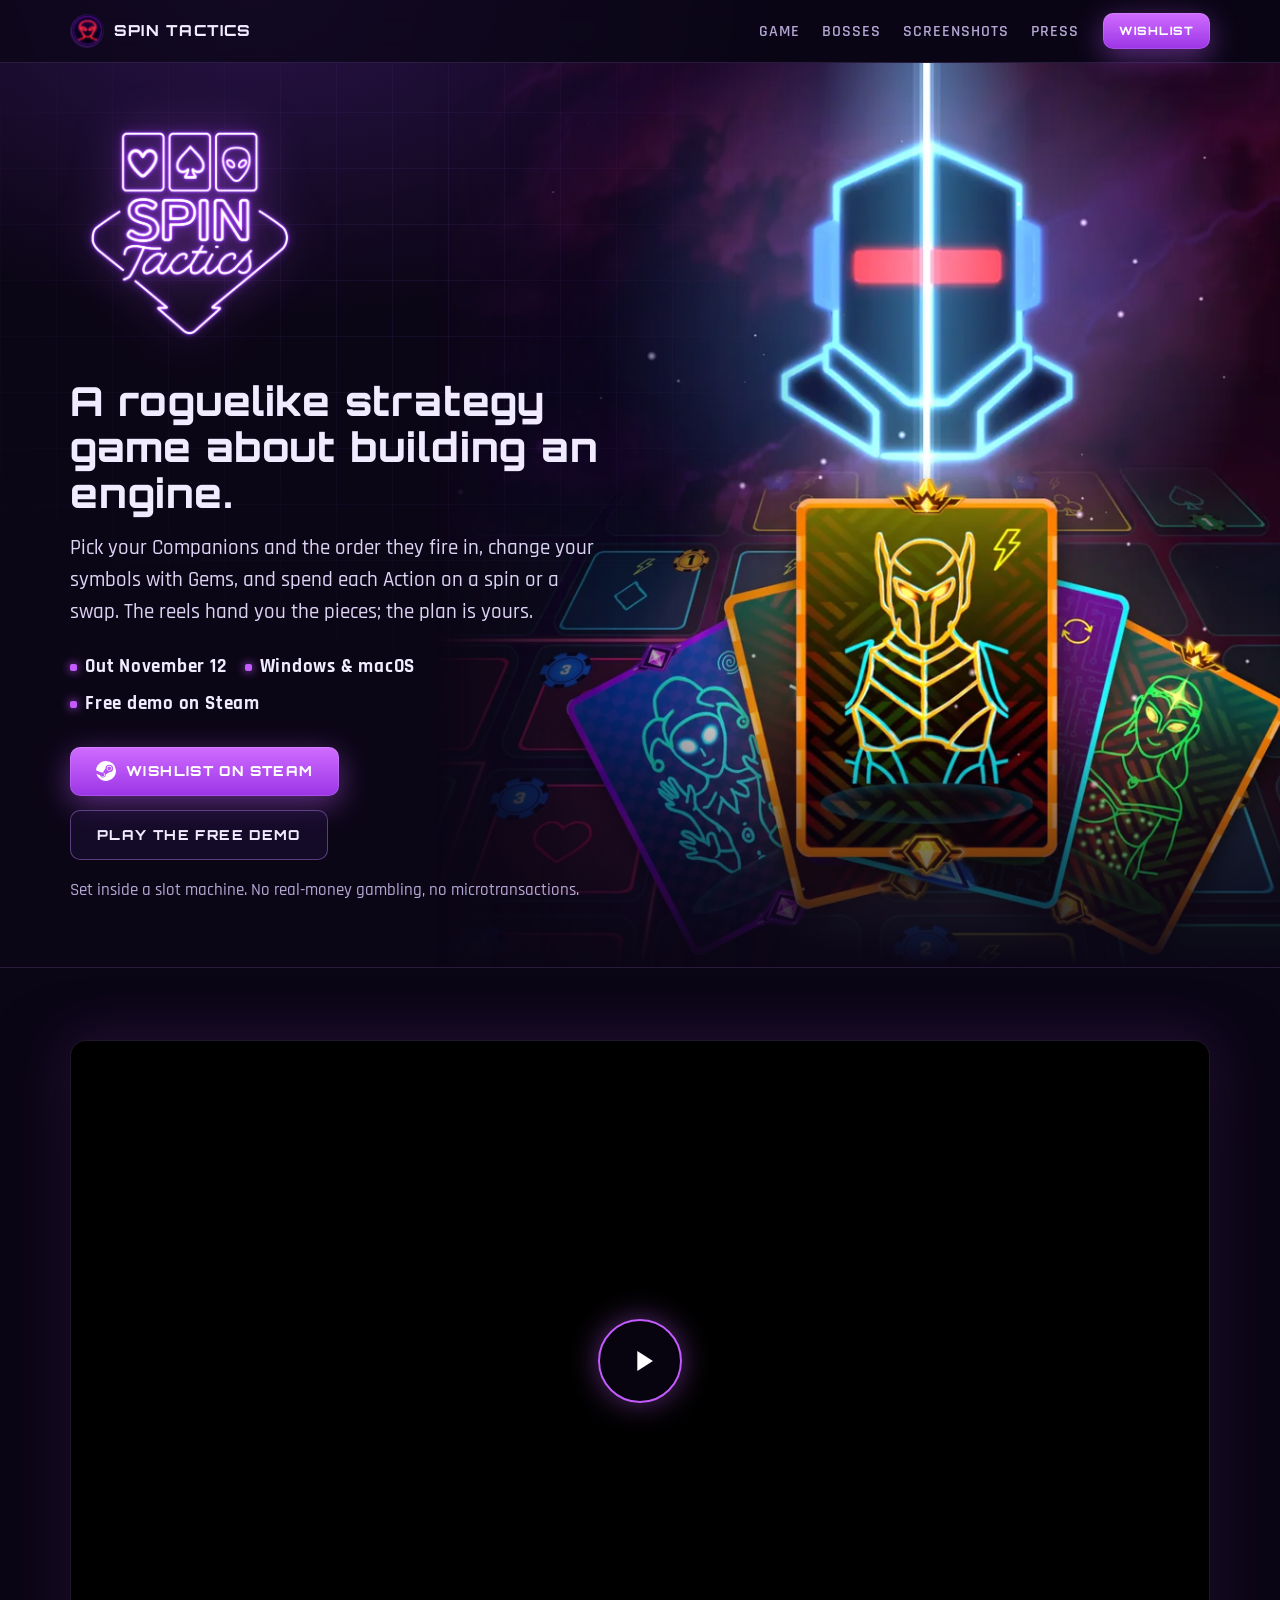
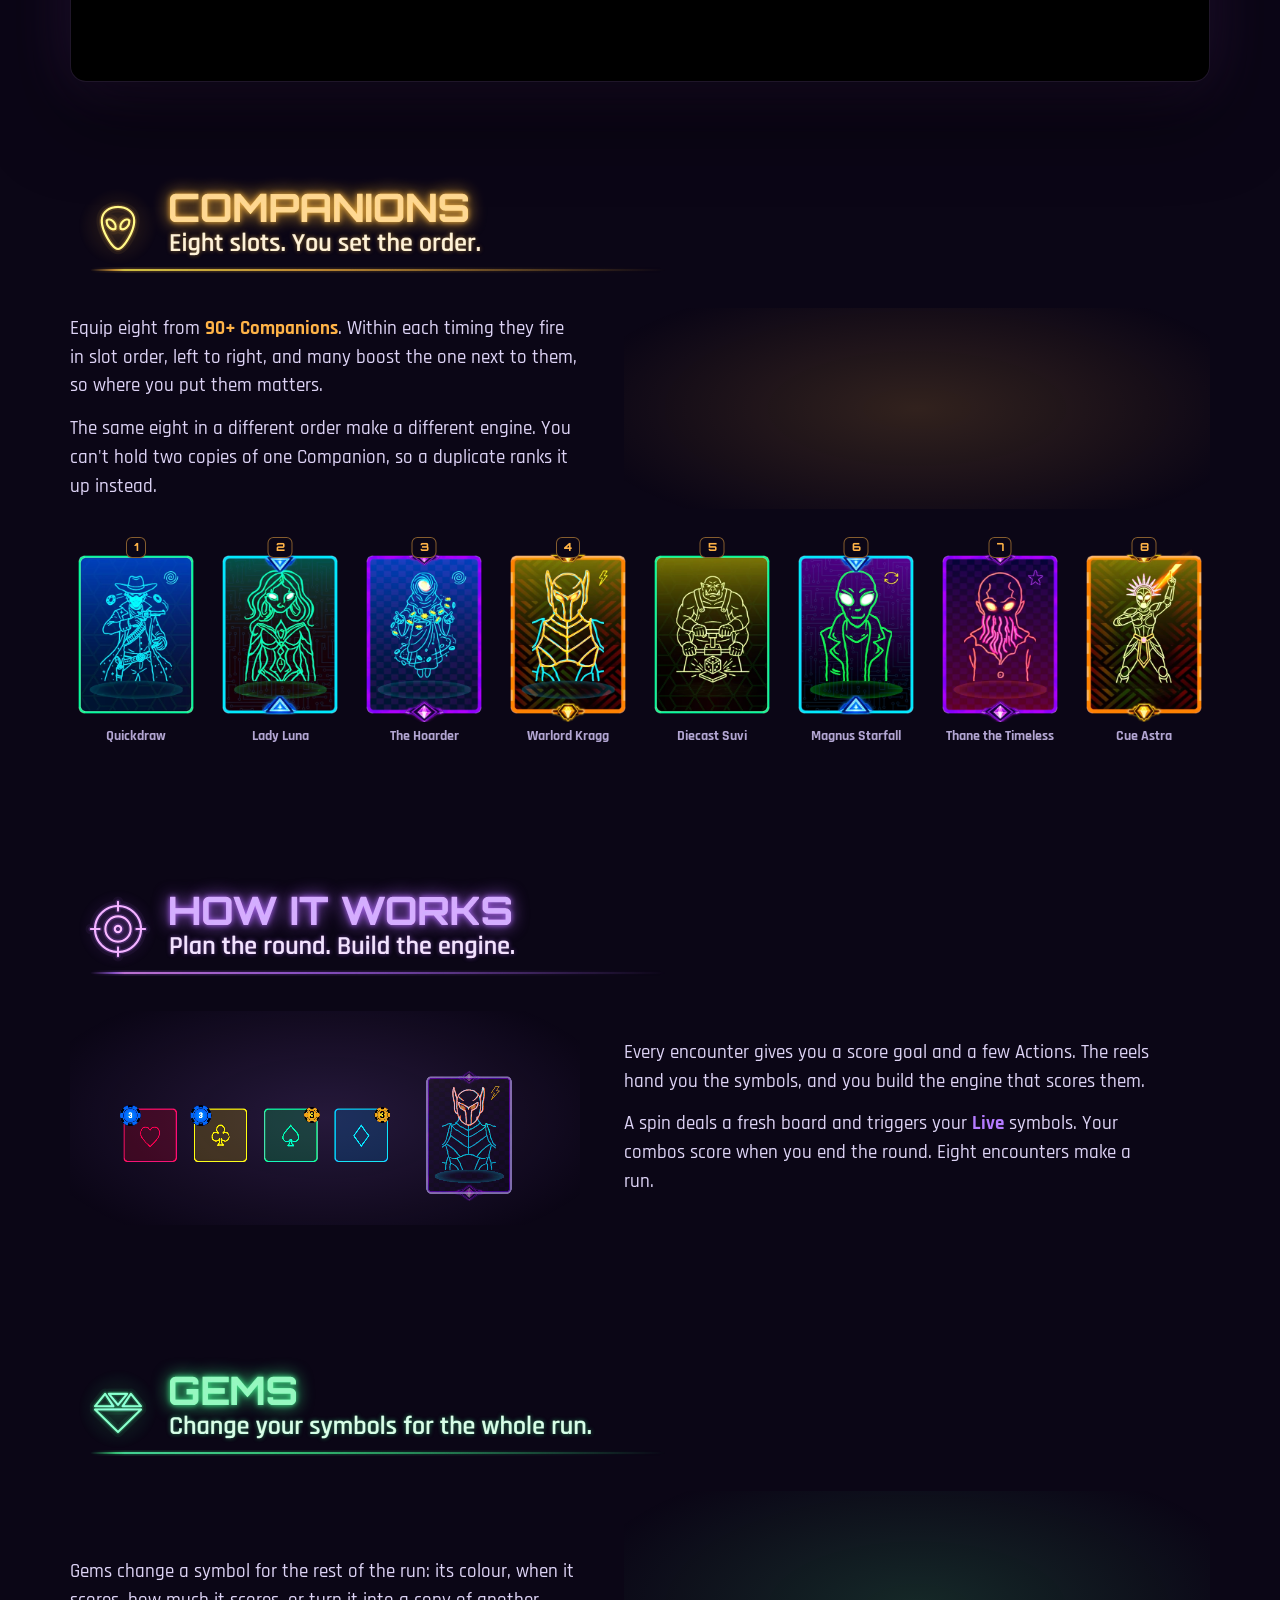
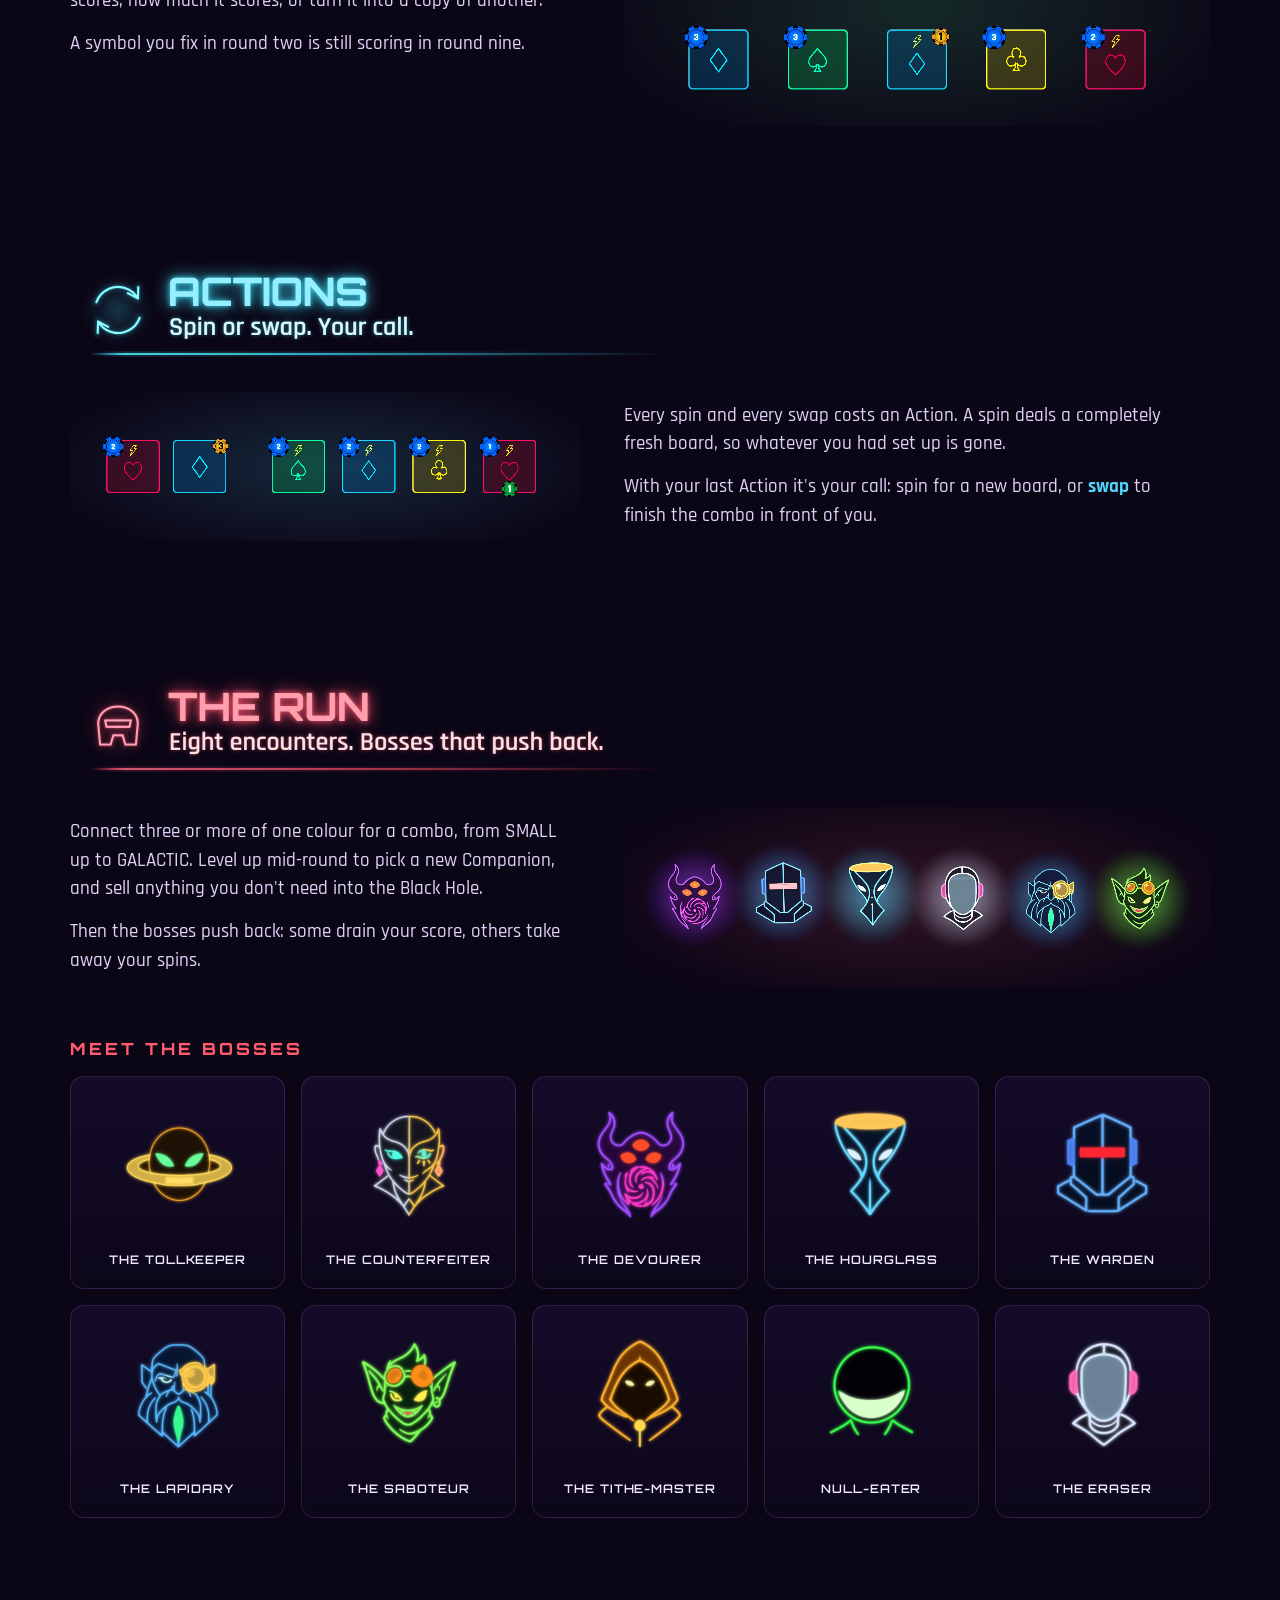
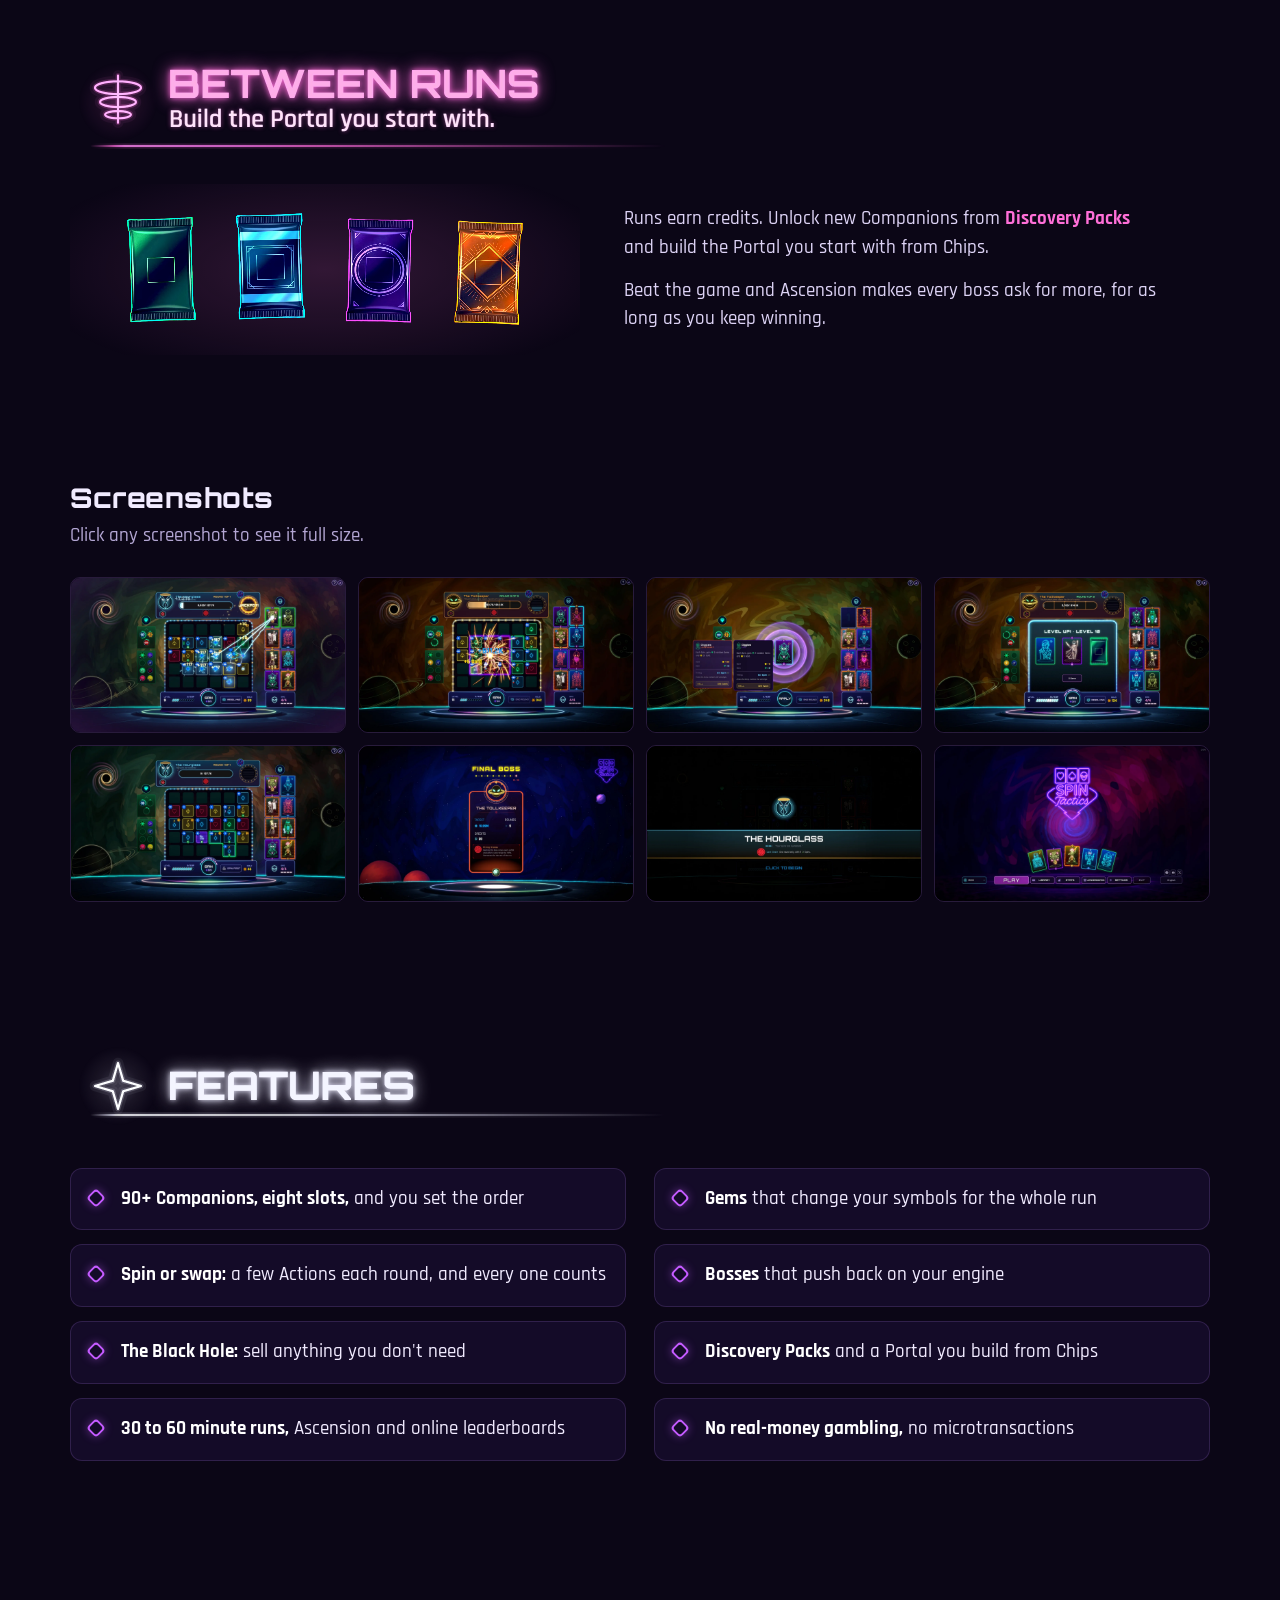
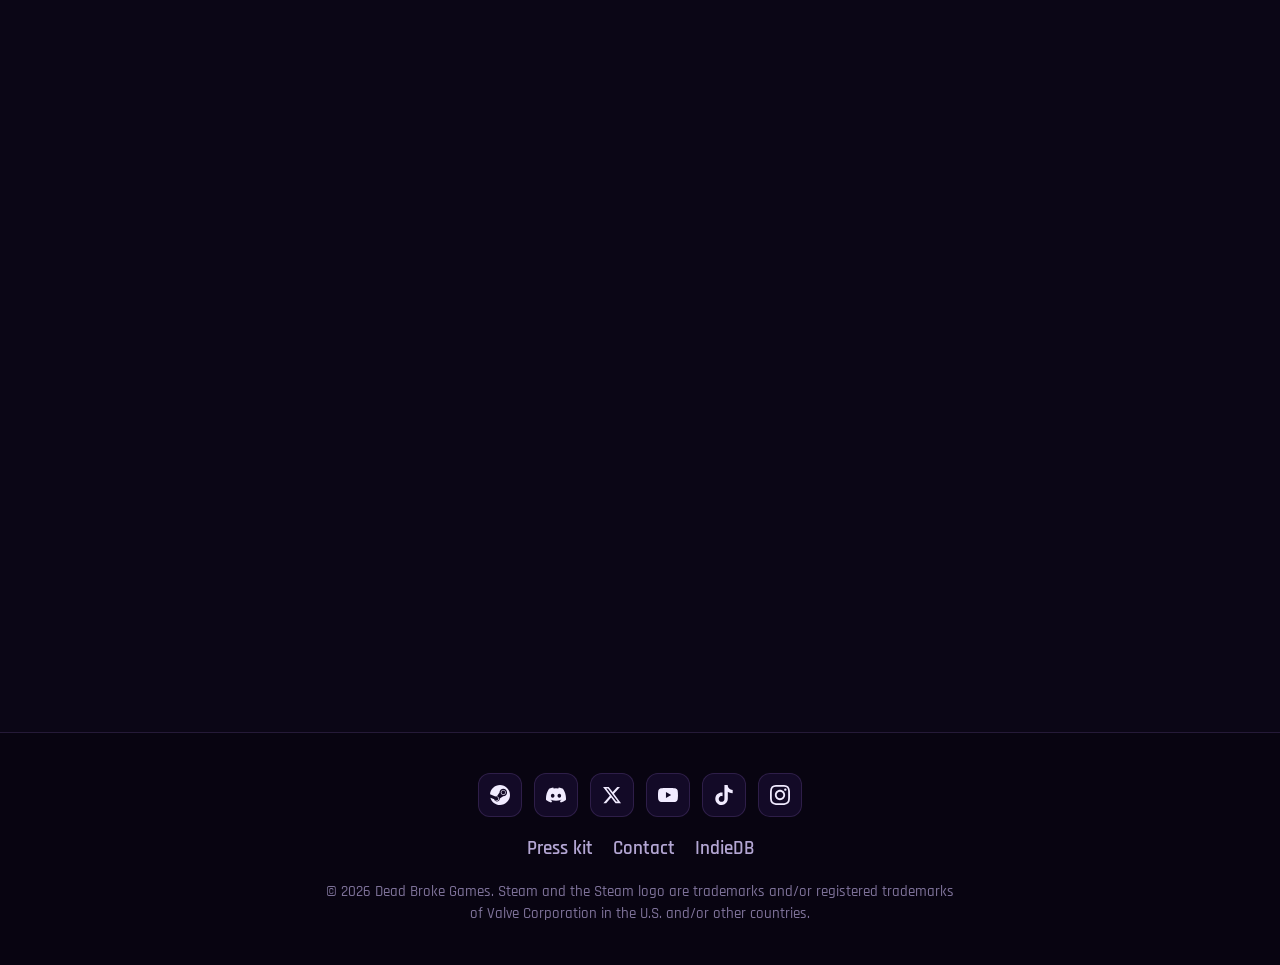
==== index.html @ 2beeb16e "Site v2: strategy-first copy, new art, boss gallery, rebuilt press kit - Home: new copy from the pub" ====
<!DOCTYPE html>
<html lang="en">
<head>
  <meta charset="UTF-8">
  <meta name="viewport" content="width=device-width, initial-scale=1.0">
  <title>Spin Tactics | A roguelike strategy game about building an engine</title>
  <meta name="description" content="A roguelike strategy game about building an engine. Pick your Companions and the order they fire in, change your symbols with Gems, and spend each Action on a spin or a swap. Out November 12 on Steam. Free demo now.">
  <meta property="og:title" content="Spin Tactics">
  <meta property="og:description" content="A roguelike strategy game about building an engine. Out November 12 on Steam. Free demo now.">
  <meta property="og:image" content="https://playspintactics.com/assets/og-image.jpg">
  <meta property="og:image:width" content="920">
  <meta property="og:image:height" content="430">
  <meta property="og:url" content="https://playspintactics.com">
  <meta property="og:type" content="website">
  <meta name="twitter:card" content="summary_large_image">
  <meta name="twitter:site" content="@PlaySpinTactics">
  <meta name="twitter:title" content="Spin Tactics">
  <meta name="twitter:description" content="A roguelike strategy game about building an engine. Out November 12 on Steam. Free demo now.">
  <meta name="twitter:image" content="https://playspintactics.com/assets/og-image.jpg">
  <meta name="twitter:image:alt" content="Spin Tactics logo next to Warlord Kragg and other Companion cards on a neon board">
  <meta name="theme-color" content="#0b0616">
  <link rel="icon" href="favicon.ico" sizes="any">
  <link rel="icon" type="image/png" sizes="32x32" href="assets/favicon-32.png">
  <link rel="apple-touch-icon" href="assets/apple-touch-icon.png">
  <link rel="preconnect" href="https://fonts.googleapis.com">
  <link rel="preconnect" href="https://fonts.gstatic.com" crossorigin>
  <link href="https://fonts.googleapis.com/css2?family=Orbitron:wght@600;800;900&family=Rajdhani:wght@500;600;700&display=swap" rel="stylesheet">
  <link rel="preload" as="image" href="assets/keyart/hero-kragg.webp">
  <style>
    *, *::before, *::after { box-sizing: border-box; margin: 0; padding: 0; }

    :root {
      --bg: #0b0616;
      --bg-2: #120a24;
      --panel: rgba(30, 17, 58, 0.55);
      --line: rgba(190, 140, 255, 0.16);
      --text: #f1ebff;
      --muted: #b3a6d3;
      --neon: #c45bff;
      --neon-glow: rgba(196, 91, 255, 0.45);
      --steam: #1b6bd6;
      --maxw: 1140px;
      /* section accents, taken from the store heading art */
      --how: #b47bff;
      --comp: #ffb347;
      --gems: #4ee08a;
      --act: #4fd8ff;
      --run: #ff5a6e;
      --between: #ff6fd8;
      --feat: #e9e4ff;
    }

    html { scroll-behavior: smooth; }
    body {
      background: var(--bg);
      color: var(--text);
      font-family: 'Rajdhani', system-ui, sans-serif;
      font-weight: 500;
      font-size: 1.2rem;
      line-height: 1.5;
      overflow-x: hidden;
      -webkit-font-smoothing: antialiased;
    }
    /* faint grid that fades out, with a soft purple glow on top */
    body::before {
      content: ""; position: fixed; inset: 0; z-index: -2; pointer-events: none;
      background-image:
        linear-gradient(rgba(170, 120, 255, 0.07) 1px, transparent 1px),
        linear-gradient(90deg, rgba(170, 120, 255, 0.07) 1px, transparent 1px);
      background-size: 56px 56px;
      -webkit-mask-image: radial-gradient(ellipse 90% 70% at 50% 30%, #000 20%, transparent 75%);
              mask-image: radial-gradient(ellipse 90% 70% at 50% 30%, #000 20%, transparent 75%);
    }
    body::after {
      content: ""; position: fixed; inset: 0; z-index: -3; pointer-events: none;
      background:
        radial-gradient(60% 50% at 20% 0%, rgba(120, 50, 200, 0.28), transparent 70%),
        radial-gradient(50% 40% at 90% 60%, rgba(90, 40, 170, 0.18), transparent 70%),
        var(--bg);
    }

    img, video { max-width: 100%; height: auto; display: block; }
    a { color: inherit; }
    h1, h2, h3 { font-family: 'Orbitron', sans-serif; font-weight: 800; letter-spacing: 0.02em; line-height: 1.15; }
    .wrap { width: min(var(--maxw), calc(100% - 32px)); margin-inline: auto; }
    .sr { position: absolute; width: 1px; height: 1px; overflow: hidden; clip: rect(0 0 0 0); white-space: nowrap; }

    /* ---------- nav ---------- */
    .nav {
      position: sticky; top: 0; z-index: 50;
      background: rgba(11, 6, 22, 0.72);
      backdrop-filter: blur(12px); -webkit-backdrop-filter: blur(12px);
      border-bottom: 1px solid var(--line);
    }
    .nav .wrap { display: flex; align-items: center; gap: 24px; height: 62px; }
    .nav-logo { display: flex; align-items: center; gap: 10px; text-decoration: none; font-family: 'Orbitron', sans-serif; font-weight: 800; font-size: 0.95rem; letter-spacing: 0.08em; }
    .nav-logo img { width: 34px; height: 34px; }
    .nav-links { display: flex; gap: 22px; margin-left: auto; list-style: none; }
    .nav-links a { text-decoration: none; color: var(--muted); font-weight: 600; font-size: 1.02rem; letter-spacing: 0.06em; text-transform: uppercase; transition: color .2s; }
    .nav-links a:hover { color: var(--text); }

    /* ---------- buttons ---------- */
    .btn {
      display: inline-flex; align-items: center; justify-content: center; gap: 10px;
      padding: 14px 26px; border-radius: 10px; text-decoration: none;
      font-family: 'Orbitron', sans-serif; font-weight: 800; font-size: 0.86rem; letter-spacing: 0.1em; text-transform: uppercase;
      transition: transform .15s, box-shadow .2s, background .2s;
    }
    .btn svg { width: 20px; height: 20px; fill: currentColor; }
    .btn-primary { background: linear-gradient(180deg, #d06cff, #9b35e6); color: #fff; box-shadow: 0 0 0 1px rgba(255,255,255,.12) inset, 0 8px 30px var(--neon-glow); }
    .btn-primary:hover { transform: translateY(-2px); box-shadow: 0 0 0 1px rgba(255,255,255,.2) inset, 0 10px 40px rgba(196, 91, 255, 0.7); }
    .btn-ghost { border: 1px solid rgba(190, 140, 255, 0.4); color: var(--text); background: rgba(30, 17, 58, 0.5); }
    .btn-ghost:hover { border-color: var(--neon); transform: translateY(-2px); }
    .btn-sm { padding: 9px 16px; font-size: 0.72rem; }

    /* ---------- hero ---------- */
    .hero { position: relative; overflow: hidden; border-bottom: 1px solid var(--line); }
    .hero-art {
      position: absolute; top: 0; right: 0; bottom: 0; width: 66%; z-index: -1;
      background: url("assets/keyart/hero-kragg.webp") 50% 40% / cover no-repeat;
      -webkit-mask-image: linear-gradient(90deg, transparent 0%, rgba(0,0,0,.6) 22%, #000 45%);
              mask-image: linear-gradient(90deg, transparent 0%, rgba(0,0,0,.6) 22%, #000 45%);
    }
    .hero-art::after { content: ""; position: absolute; inset: 0; background: linear-gradient(180deg, transparent 72%, var(--bg)); }
    .hero .wrap { min-height: min(82vh, 720px); display: flex; flex-direction: column; justify-content: center; padding-block: 48px 64px; }
    .hero-copy { max-width: 540px; }
    .hero-logo { width: min(240px, 60%); margin-bottom: 22px; filter: drop-shadow(0 0 24px rgba(196, 91, 255, 0.45)); }
    .hero h1 { font-size: clamp(1.7rem, 3.4vw, 2.5rem); margin-bottom: 16px; }
    .hero p.lede { color: #ddd3f5; font-size: 1.32rem; margin-bottom: 26px; }
    .hero-meta { display: flex; flex-wrap: wrap; gap: 8px 18px; margin-bottom: 28px; font-weight: 700; letter-spacing: 0.04em; }
    .hero-meta span { display: inline-flex; align-items: center; gap: 8px; }
    .hero-meta span::before { content: ""; width: 7px; height: 7px; border-radius: 2px; background: var(--neon); box-shadow: 0 0 10px var(--neon); }
    .cta-row { display: flex; flex-wrap: wrap; gap: 14px; }
    .hero-note { margin-top: 18px; color: var(--muted); font-size: 1.05rem; }

    /* ---------- trailer ---------- */
    .trailer { padding-block: 72px 24px; }
    .video-frame {
      position: relative; aspect-ratio: 16 / 9; border-radius: 16px; overflow: hidden;
      border: 1px solid var(--line); background: #000 center / cover no-repeat;
      box-shadow: 0 30px 80px rgba(0,0,0,.55), 0 0 60px rgba(196, 91, 255, 0.18);
    }
    .video-frame button {
      position: absolute; inset: 0; width: 100%; border: 0; cursor: pointer; background: transparent;
      display: grid; place-items: center;
    }
    .video-frame button span {
      width: 84px; height: 84px; border-radius: 50%; display: grid; place-items: center;
      background: rgba(11, 6, 22, 0.7); border: 2px solid var(--neon); box-shadow: 0 0 30px var(--neon-glow);
      transition: transform .2s;
    }
    .video-frame button:hover span { transform: scale(1.08); }
    .video-frame button svg { width: 34px; height: 34px; fill: #fff; margin-left: 5px; }
    .video-frame iframe { position: absolute; inset: 0; width: 100%; height: 100%; border: 0; }

    /* ---------- feature sections ---------- */
    .feature { --accent: var(--neon); padding-block: 64px; }
    .feature .heading { width: min(616px, 100%); height: auto; margin-bottom: 26px; }
    .split { display: grid; grid-template-columns: 1fr 1.15fr; gap: 44px; align-items: center; }
    .split.flip > :first-child { order: 2; }
    .copy p { color: #ddd3f5; margin-bottom: 14px; max-width: 54ch; }
    .copy p:last-child { margin-bottom: 0; }
    .copy strong { color: var(--accent); font-weight: 700; }
    .clip-box {
      position: relative; border-radius: 16px; padding: 18px;
      background: radial-gradient(80% 90% at 50% 50%, color-mix(in srgb, var(--accent) 16%, transparent), transparent 75%);
    }
    .clip-box video, .clip-box img { width: 100%; height: auto; }

    .how { --accent: var(--how); }
    .comp { --accent: var(--comp); }
    .gems { --accent: var(--gems); }
    .act { --accent: var(--act); }
    .run { --accent: var(--run); }
    .between { --accent: var(--between); }
    .feat { --accent: var(--feat); }

    /* companion cards: eight slots, eight cards */
    .cards { display: grid; grid-template-columns: repeat(8, 1fr); gap: 12px; margin-top: 38px; }
    .cards figure { position: relative; }
    .cards img { width: 100%; height: auto; transition: transform .25s, filter .25s; }
    .cards figure:hover img { transform: translateY(-8px) scale(1.04); filter: drop-shadow(0 12px 22px rgba(0,0,0,.5)); }
    .cards figcaption { text-align: center; font-size: 0.9rem; font-weight: 700; color: var(--muted); margin-top: 6px; line-height: 1.2; }
    .slot-no { position: absolute; top: -10px; left: 50%; transform: translateX(-50%); font-family: 'Orbitron', sans-serif; font-size: 0.7rem; font-weight: 800; color: var(--comp); background: var(--bg); border: 1px solid color-mix(in srgb, var(--comp) 50%, transparent); border-radius: 6px; padding: 1px 7px; z-index: 1; }

    /* bosses */
    .bosses-title { font-size: 1.05rem; letter-spacing: 0.18em; text-transform: uppercase; color: var(--run); margin: 52px 0 18px; }
    .bosses { display: grid; grid-template-columns: repeat(5, 1fr); gap: 16px; }
    .boss {
      border: 1px solid var(--line); border-radius: 14px; padding: 18px 12px 14px; text-align: center;
      background: linear-gradient(180deg, rgba(30, 17, 58, 0.55), rgba(15, 8, 30, 0.55));
      transition: border-color .25s, transform .25s;
    }
    .boss:hover { border-color: color-mix(in srgb, var(--run) 55%, transparent); transform: translateY(-4px); }
    .boss img { width: 74%; margin: 0 auto 10px; aspect-ratio: 1; object-fit: contain; }
    .boss span { font-family: 'Orbitron', sans-serif; font-weight: 600; font-size: 0.74rem; letter-spacing: 0.08em; text-transform: uppercase; }

    /* features list */
    .feature-list { list-style: none; display: grid; grid-template-columns: repeat(2, 1fr); gap: 14px 28px; }
    .feature-list li { position: relative; padding: 16px 18px 16px 50px; border: 1px solid var(--line); border-radius: 12px; background: var(--panel); }
    .feature-list li::before {
      content: ""; position: absolute; left: 18px; top: 22px; width: 14px; height: 14px; border-radius: 4px;
      border: 2px solid var(--neon); box-shadow: 0 0 10px var(--neon-glow); transform: rotate(45deg);
    }
    .feature-list b { font-weight: 700; color: #fff; }

    .dev-note {
      margin-top: 40px; display: flex; gap: 22px; align-items: center;
      padding: 24px 26px; border-radius: 16px; border: 1px solid var(--line);
      background: linear-gradient(90deg, rgba(196, 91, 255, 0.12), rgba(30, 17, 58, 0.4));
    }
    .dev-note img { width: 64px; height: 64px; flex: none; }
    .dev-note p { color: #e8e0fb; font-size: 1.25rem; }
    .dev-note p span { display: block; color: var(--muted); font-size: 1.05rem; margin-top: 4px; }

    /* screenshots */
    .shots-section { padding-block: 64px; }
    .section-label { font-family: 'Orbitron', sans-serif; font-size: clamp(1.3rem, 2.4vw, 1.7rem); margin-bottom: 8px; }
    .section-sub { color: var(--muted); margin-bottom: 26px; }
    .shots { display: grid; grid-template-columns: repeat(4, 1fr); gap: 12px; }
    .shots a { border-radius: 10px; overflow: hidden; border: 1px solid var(--line); transition: transform .2s, border-color .2s; }
    .shots a:hover { transform: translateY(-3px); border-color: var(--neon); }
    .shots img { width: 100%; height: 100%; object-fit: cover; aspect-ratio: 16 / 9; }

    .lightbox { position: fixed; inset: 0; z-index: 100; background: rgba(5, 2, 12, 0.92); display: none; place-items: center; padding: 16px; cursor: zoom-out; }
    .lightbox.open { display: grid; }
    .lightbox img { max-height: 90vh; border-radius: 10px; box-shadow: 0 0 60px rgba(196, 91, 255, 0.25); }

    /* closing CTA */
    .closing { text-align: center; padding-block: 80px 90px; }
    .closing img { width: min(300px, 70%); margin: 0 auto 22px; filter: drop-shadow(0 0 24px rgba(196, 91, 255, 0.45)); }
    .closing h2 { font-size: clamp(1.4rem, 3vw, 2rem); margin-bottom: 12px; }
    .closing p { color: var(--muted); margin-bottom: 26px; }
    .closing .cta-row { justify-content: center; }

    /* footer */
    footer { border-top: 1px solid var(--line); padding-block: 40px; background: rgba(8, 4, 16, 0.6); }
    .footer-inner { display: flex; flex-direction: column; align-items: center; gap: 18px; text-align: center; }
    .social-row { display: flex; flex-wrap: wrap; justify-content: center; gap: 12px; }
    .social-icon { width: 44px; height: 44px; border-radius: 12px; display: grid; place-items: center; border: 1px solid var(--line); background: var(--panel); transition: border-color .2s, transform .2s; }
    .social-icon:hover { border-color: var(--neon); transform: translateY(-2px); }
    .social-icon svg { width: 20px; height: 20px; fill: var(--text); }
    .footer-links { display: flex; gap: 20px; font-weight: 600; }
    .footer-links a { color: var(--muted); text-decoration: none; }
    .footer-links a:hover { color: var(--text); }
    .footer-meta { color: #7e7299; font-size: 0.92rem; max-width: 640px; }

    /* reveal on scroll */
    .reveal { opacity: 0; transform: translateY(18px); transition: opacity .7s ease, transform .7s ease; }
    .reveal.in { opacity: 1; transform: none; }
    @media (prefers-reduced-motion: reduce) { .reveal { opacity: 1; transform: none; transition: none; } html { scroll-behavior: auto; } }

    /* ---------- responsive ---------- */
    @media (max-width: 960px) {
      .split { grid-template-columns: 1fr; gap: 22px; }
      .split.flip > :first-child { order: 0; }
      .cards { grid-template-columns: repeat(4, 1fr); gap: 18px 10px; }
      .bosses { grid-template-columns: repeat(3, 1fr); }
      .shots { grid-template-columns: repeat(2, 1fr); }
      .feature-list { grid-template-columns: 1fr; }
    }
    @media (max-width: 720px) {
      .nav-links { display: none; }
      .nav .btn-sm { margin-left: auto; }
      .hero-art { width: 100%; bottom: auto; height: 62vw; background-position: 50% 30%; -webkit-mask-image: linear-gradient(180deg, #000 55%, transparent 100%); mask-image: linear-gradient(180deg, #000 55%, transparent 100%); }
      .hero .wrap { min-height: 0; padding-top: 50vw; }
      .hero-logo { width: 170px; }
      .hero p.lede { font-size: 1.18rem; }
      .feature, .shots-section { padding-block: 44px; }
      .bosses { grid-template-columns: repeat(3, 1fr); gap: 10px; }
      .boss { padding: 12px 6px 10px; }
      .boss span { font-size: 0.56rem; letter-spacing: 0.04em; }
      .dev-note { flex-direction: column; text-align: center; }
      .btn { width: 100%; }
      .nav .btn { width: auto; }
    }
  </style>
</head>
<body>

  <header class="nav">
    <div class="wrap">
      <a class="nav-logo" href="#top"><img src="assets/favicon-32.png" alt="" width="34" height="34">SPIN TACTICS</a>
      <ul class="nav-links">
        <li><a href="#companions">Game</a></li>
        <li><a href="#the-run">Bosses</a></li>
        <li><a href="#screenshots">Screenshots</a></li>
        <li><a href="press/">Press</a></li>
      </ul>
      <a class="btn btn-primary btn-sm" href="https://store.steampowered.com/app/3856990/Spin_Tactics/?utm_source=website&amp;utm_campaign=nav" target="_blank" rel="noopener">Wishlist</a>
    </div>
  </header>

  <main id="top">

    <section class="hero">
      <div class="hero-art" role="img" aria-label="Warlord Kragg and other Companion cards on a neon board, under a boss portrait"></div>
      <div class="wrap">
        <div class="hero-copy">
          <img class="hero-logo" src="assets/logo-glow.webp" alt="Spin Tactics" width="1000" height="1022">
          <h1>A roguelike strategy game about building an engine.</h1>
          <p class="lede">Pick your Companions and the order they fire in, change your symbols with Gems, and spend each Action on a spin or a swap. The reels hand you the pieces; the plan is yours.</p>
          <div class="hero-meta"><span>Out November 12</span><span>Windows &amp; macOS</span><span>Free demo on Steam</span></div>
          <div class="cta-row">
            <a class="btn btn-primary" href="https://store.steampowered.com/app/3856990/Spin_Tactics/?utm_source=website&amp;utm_campaign=hero" target="_blank" rel="noopener">
              <svg viewBox="0 0 24 24" aria-hidden="true"><path d="M11.98 0C5.68 0 .51 4.86.02 11.04l6.43 2.66a3.4 3.4 0 0 1 2.1-.58l2.86-4.14V8.9a4.53 4.53 0 1 1 4.52 4.53h-.1l-4.08 2.91v.16a3.39 3.39 0 0 1-6.72.67L.44 15.27A12 12 0 1 0 11.98 0Zm-4.44 18.2-1.47-.6a2.55 2.55 0 0 0 4.65-.13 2.54 2.54 0 0 0-1.37-3.33 2.53 2.53 0 0 0-1.88-.03l1.52.63a1.87 1.87 0 0 1-1.45 3.46Zm11.42-9.3a3.02 3.02 0 1 0-6.03 0 3.02 3.02 0 0 0 6.03 0Zm-5.28 0a2.27 2.27 0 1 1 4.53 0 2.27 2.27 0 0 1-4.53 0Z"/></svg>
              Wishlist on Steam
            </a>
            <a class="btn btn-ghost" href="https://store.steampowered.com/app/3856990/Spin_Tactics/?utm_source=website&amp;utm_campaign=demo#game_area_purchase" target="_blank" rel="noopener">Play the free demo</a>
          </div>
          <p class="hero-note">Set inside a slot machine. No real-money gambling, no microtransactions.</p>
        </div>
      </div>
    </section>

    <section class="trailer wrap reveal" aria-label="Trailer">
      <div class="video-frame" id="trailer" style="background-image:url('https://i.ytimg.com/vi/ti62crWbHZc/maxresdefault.jpg')">
        <button type="button" aria-label="Play the Spin Tactics trailer"><span><svg viewBox="0 0 24 24" aria-hidden="true"><path d="M8 5v14l11-7z"/></svg></span></button>
      </div>
    </section>

    <section class="feature comp wrap" id="companions">
      <img class="heading reveal" src="assets/headings/02-companions.webp" alt="Companions: eight slots. You set the order." width="1232" height="224" loading="lazy">
      <div class="split">
        <div class="copy reveal">
          <p>Equip eight from <strong>90+ Companions</strong>. Within each timing they fire in slot order, left to right, and many boost the one next to them, so where you put them matters.</p>
          <p>The same eight in a different order make a different engine. You can't hold two copies of one Companion, so a duplicate ranks it up instead.</p>
        </div>
        <div class="clip-box reveal"><video class="clip" muted loop playsinline preload="none" width="1000" height="300" poster="assets/clips/companion_row.webp" data-src="assets/clips/companion_row.webm" aria-label="A row of Companions firing in order"></video></div>
      </div>
      <div class="cards reveal">
        <figure><span class="slot-no">1</span><img src="assets/cards/quickdraw-common.webp" alt="Quickdraw, Common Companion" width="360" height="477" loading="lazy"><figcaption>Quickdraw</figcaption></figure>
        <figure><span class="slot-no">2</span><img src="assets/cards/lady-luna-rare.webp" alt="Lady Luna, Rare Companion" width="360" height="477" loading="lazy"><figcaption>Lady Luna</figcaption></figure>
        <figure><span class="slot-no">3</span><img src="assets/cards/the-hoarder-epic.webp" alt="The Hoarder, Epic Companion" width="360" height="477" loading="lazy"><figcaption>The Hoarder</figcaption></figure>
        <figure><span class="slot-no">4</span><img src="assets/cards/warlord-kragg-legendary.webp" alt="Warlord Kragg, Legendary Companion" width="360" height="477" loading="lazy"><figcaption>Warlord Kragg</figcaption></figure>
        <figure><span class="slot-no">5</span><img src="assets/cards/diecast-suvi-common.webp" alt="Diecast Suvi, Common Companion" width="360" height="477" loading="lazy"><figcaption>Diecast Suvi</figcaption></figure>
        <figure><span class="slot-no">6</span><img src="assets/cards/magnus-starfall-rare.webp" alt="Magnus Starfall, Rare Companion" width="360" height="477" loading="lazy"><figcaption>Magnus Starfall</figcaption></figure>
        <figure><span class="slot-no">7</span><img src="assets/cards/thane-the-timless-epic.webp" alt="Thane the Timeless, Epic Companion" width="360" height="477" loading="lazy"><figcaption>Thane the Timeless</figcaption></figure>
        <figure><span class="slot-no">8</span><img src="assets/cards/cue-astra-legendary.webp" alt="Cue Astra, Legendary Companion" width="360" height="477" loading="lazy"><figcaption>Cue Astra</figcaption></figure>
      </div>
    </section>

    <section class="feature how wrap" id="how-it-works">
      <img class="heading reveal" src="assets/headings/01-how-it-works.webp" alt="How it works: plan the round. Build the engine." width="1232" height="224" loading="lazy">
      <div class="split flip">
        <div class="copy reveal">
          <p>Every encounter gives you a score goal and a few Actions. The reels hand you the symbols, and you build the engine that scores them.</p>
          <p>A spin deals a fresh board and triggers your <strong>Live</strong> symbols. Your combos score when you end the round. Eight encounters make a run.</p>
        </div>
        <div class="clip-box reveal"><video class="clip" muted loop playsinline preload="none" width="1000" height="438" poster="assets/clips/kragg_live.webp" data-src="assets/clips/kragg_live.webm" aria-label="Warlord Kragg triggering on Live symbols during a spin"></video></div>
      </div>
    </section>

    <section class="feature gems wrap" id="gems">
      <img class="heading reveal" src="assets/headings/03-gems.webp" alt="Gems: change your symbols for the whole run." width="1232" height="224" loading="lazy">
      <div class="split">
        <div class="copy reveal">
          <p>Gems change a symbol for the rest of the run: its colour, when it scores, how much it scores, or turn it into a copy of another.</p>
          <p>A symbol you fix in round two is still scoring in round nine.</p>
        </div>
        <div class="clip-box reveal"><video class="clip" muted loop playsinline preload="none" width="1000" height="362" poster="assets/clips/gems.webp" data-src="assets/clips/gems.webm" aria-label="Gems changing symbols on the board"></video></div>
      </div>
    </section>

    <section class="feature act wrap" id="actions">
      <img class="heading reveal" src="assets/headings/04-actions.webp" alt="Actions: spin or swap. Your call." width="1232" height="224" loading="lazy">
      <div class="split flip">
        <div class="copy reveal">
          <p>Every spin and every swap costs an Action. A spin deals a completely fresh board, so whatever you had set up is gone.</p>
          <p>With your last Action it's your call: spin for a new board, or <strong>swap</strong> to finish the combo in front of you.</p>
        </div>
        <div class="clip-box reveal"><video class="clip" muted loop playsinline preload="none" width="1000" height="238" poster="assets/clips/spin_swap.webp" data-src="assets/clips/spin_swap.webm" aria-label="Choosing between spin and swap"></video></div>
      </div>
    </section>

    <section class="feature run wrap" id="the-run">
      <img class="heading reveal" src="assets/headings/05-the-run.webp" alt="The run: eight encounters. Bosses that push back." width="1232" height="224" loading="lazy">
      <div class="split">
        <div class="copy reveal">
          <p>Connect three or more of one colour for a combo, from SMALL up to GALACTIC. Level up mid-round to pick a new Companion, and sell anything you don't need into the Black Hole.</p>
          <p>Then the bosses push back: some drain your score, others take away your spins.</p>
        </div>
        <div class="clip-box reveal"><video class="clip" muted loop playsinline preload="none" width="1000" height="262" poster="assets/clips/boss_row.webp" data-src="assets/clips/boss_row.webm" aria-label="Boss portraits lighting up one by one"></video></div>
      </div>
      <h3 class="bosses-title reveal">Meet the bosses</h3>
      <div class="bosses reveal">
        <div class="boss"><img src="assets/bosses/the-tollkeeper.webp" alt="" width="420" height="420" loading="lazy"><span>The Tollkeeper</span></div>
        <div class="boss"><img src="assets/bosses/the-counterfeiter.webp" alt="" width="420" height="420" loading="lazy"><span>The Counterfeiter</span></div>
        <div class="boss"><img src="assets/bosses/the-devourer.webp" alt="" width="420" height="420" loading="lazy"><span>The Devourer</span></div>
        <div class="boss"><img src="assets/bosses/the-hourglass.webp" alt="" width="420" height="420" loading="lazy"><span>The Hourglass</span></div>
        <div class="boss"><img src="assets/bosses/the-warden.webp" alt="" width="420" height="420" loading="lazy"><span>The Warden</span></div>
        <div class="boss"><img src="assets/bosses/the-lapidary.webp" alt="" width="420" height="420" loading="lazy"><span>The Lapidary</span></div>
        <div class="boss"><img src="assets/bosses/the-saboteur.webp" alt="" width="420" height="420" loading="lazy"><span>The Saboteur</span></div>
        <div class="boss"><img src="assets/bosses/the-tithe-master.webp" alt="" width="420" height="420" loading="lazy"><span>The Tithe-Master</span></div>
        <div class="boss"><img src="assets/bosses/null-eater.webp" alt="" width="420" height="420" loading="lazy"><span>Null-Eater</span></div>
        <div class="boss"><img src="assets/bosses/the-eraser.webp" alt="" width="420" height="420" loading="lazy"><span>The Eraser</span></div>
      </div>
    </section>

    <section class="feature between wrap" id="between-runs">
      <img class="heading reveal" src="assets/headings/06-between-runs.webp" alt="Between runs: build the Portal you start with." width="1232" height="224" loading="lazy">
      <div class="split flip">
        <div class="copy reveal">
          <p>Runs earn credits. Unlock new Companions from <strong>Discovery Packs</strong> and build the Portal you start with from Chips.</p>
          <p>Beat the game and Ascension makes every boss ask for more, for as long as you keep winning.</p>
        </div>
        <div class="clip-box reveal"><video class="clip" muted loop playsinline preload="none" width="1000" height="400" poster="assets/clips/pack_row.webp" data-src="assets/clips/pack_row.webm" aria-label="Discovery Packs opening"></video></div>
      </div>
    </section>

    <section class="shots-section wrap" id="screenshots">
      <h2 class="section-label reveal">Screenshots</h2>
      <p class="section-sub reveal">Click any screenshot to see it full size.</p>
      <div class="shots reveal">
        <a href="assets/press/screenshots/01-spin.jpg"><img src="assets/shots/01-spin.webp" alt="A combo firing across the board while Companions trigger" width="1600" height="900" loading="lazy"></a>
        <a href="assets/press/screenshots/02-combo.jpg"><img src="assets/shots/02-combo.webp" alt="A big combo exploding on the board" width="1600" height="900" loading="lazy"></a>
        <a href="assets/press/screenshots/03-rankup.jpg"><img src="assets/shots/03-rankup.webp" alt="A Companion ranking up" width="1600" height="900" loading="lazy"></a>
        <a href="assets/press/screenshots/04-levelup.jpg"><img src="assets/shots/04-levelup.webp" alt="Level up: choose a new Companion" width="1600" height="900" loading="lazy"></a>
        <a href="assets/press/screenshots/05-slotmachine.jpg"><img src="assets/shots/05-slotmachine.webp" alt="A fresh board after a spin" width="1600" height="900" loading="lazy"></a>
        <a href="assets/press/screenshots/06-boss.jpg"><img src="assets/shots/06-boss.webp" alt="The final boss, The Tollkeeper" width="1600" height="900" loading="lazy"></a>
        <a href="assets/press/screenshots/07-encounter.jpg"><img src="assets/shots/07-encounter.webp" alt="The Hourglass encounter screen" width="1600" height="900" loading="lazy"></a>
        <a href="assets/press/screenshots/08-mainmenu.jpg"><img src="assets/shots/08-mainmenu.webp" alt="The Spin Tactics main menu" width="1600" height="900" loading="lazy"></a>
      </div>
    </section>

    <section class="feature feat wrap" id="features">
      <img class="heading reveal" src="assets/headings/07-features.webp" alt="Features" width="1232" height="224" loading="lazy">
      <ul class="feature-list reveal">
        <li><b>90+ Companions, eight slots,</b> and you set the order</li>
        <li><b>Gems</b> that change your symbols for the whole run</li>
        <li><b>Spin or swap:</b> a few Actions each round, and every one counts</li>
        <li><b>Bosses</b> that push back on your engine</li>
        <li><b>The Black Hole:</b> sell anything you don't need</li>
        <li><b>Discovery Packs</b> and a Portal you build from Chips</li>
        <li><b>30 to 60 minute runs,</b> Ascension and online leaderboards</li>
        <li><b>No real-money gambling,</b> no microtransactions</li>
      </ul>
      <div class="dev-note reveal">
        <img src="assets/icon-transparent.png" alt="" width="64" height="64" loading="lazy">
        <p>I've made Spin Tactics on my own over almost two years. If you try the demo, I'd love to hear what you think.<span>Ammon, Dead Broke Games · <a href="https://discord.gg/7kXTGyWjWc" target="_blank" rel="noopener">Come say hi on Discord</a></span></p>
      </div>
    </section>

    <section class="closing wrap reveal">
      <img src="assets/logo-glow.webp" alt="" width="1000" height="1022" loading="lazy">
      <h2>Out November 12 on Steam</h2>
      <p>Wishlist now and play the free demo today.</p>
      <div class="cta-row">
        <a class="btn btn-primary" href="https://store.steampowered.com/app/3856990/Spin_Tactics/?utm_source=website&amp;utm_campaign=bottom" target="_blank" rel="noopener">Wishlist on Steam</a>
        <a class="btn btn-ghost" href="press/">Press kit</a>
      </div>
    </section>
  </main>

  <footer>
    <div class="footer-inner wrap">
      <div class="social-row">
        <a href="https://store.steampowered.com/app/3856990/Spin_Tactics/" target="_blank" rel="noopener" class="social-icon" aria-label="Steam" title="Steam">
          <svg viewBox="0 0 24 24" xmlns="http://www.w3.org/2000/svg"><path d="M11.979 0C5.678 0 .511 4.86.022 11.037l6.432 2.658c.545-.371 1.203-.59 1.912-.59.063 0 .125.004.188.006l2.861-4.142V8.91c0-2.495 2.028-4.524 4.524-4.524 2.494 0 4.524 2.029 4.524 4.524s-2.03 4.525-4.524 4.525h-.105l-4.076 2.911c0 .052.004.105.004.159 0 1.875-1.515 3.396-3.39 3.396-1.635 0-3.016-1.173-3.331-2.727L.436 15.27C1.862 20.307 6.486 24 11.979 24c6.627 0 11.999-5.373 11.999-12S18.605 0 11.979 0zM7.54 18.21l-1.473-.61c.262.543.714.999 1.314 1.25 1.297.539 2.793-.076 3.332-1.375.263-.63.264-1.319.005-1.949s-.75-1.121-1.377-1.383c-.624-.26-1.29-.249-1.878-.03l1.523.63c.956.4 1.409 1.5 1.009 2.455-.397.957-1.497 1.41-2.454 1.012H7.54zm11.415-9.303c0-1.662-1.353-3.015-3.015-3.015-1.665 0-3.015 1.353-3.015 3.015 0 1.665 1.35 3.015 3.015 3.015 1.663 0 3.015-1.35 3.015-3.015zm-5.273-.005c0-1.252 1.013-2.266 2.265-2.266 1.249 0 2.266 1.014 2.266 2.266 0 1.251-1.017 2.265-2.266 2.265-1.252 0-2.265-1.014-2.265-2.265z"/></svg>
        </a>
        <a href="https://discord.gg/7kXTGyWjWc" target="_blank" rel="noopener" class="social-icon" aria-label="Discord" title="Discord">
          <svg viewBox="0 0 24 24" xmlns="http://www.w3.org/2000/svg"><path d="M20.317 4.37a19.791 19.791 0 0 0-4.885-1.515.074.074 0 0 0-.079.037c-.21.375-.444.864-.608 1.25a18.27 18.27 0 0 0-5.487 0 12.64 12.64 0 0 0-.617-1.25.077.077 0 0 0-.079-.037A19.736 19.736 0 0 0 3.677 4.37a.07.07 0 0 0-.032.027C.533 9.046-.32 13.58.099 18.057a.082.082 0 0 0 .031.057 19.9 19.9 0 0 0 5.993 3.03.078.078 0 0 0 .084-.028c.462-.63.874-1.295 1.226-1.994a.076.076 0 0 0-.041-.106 13.107 13.107 0 0 1-1.872-.892.077.077 0 0 1-.008-.128 10.2 10.2 0 0 0 .372-.292.074.074 0 0 1 .077-.01c3.928 1.793 8.18 1.793 12.062 0a.074.074 0 0 1 .078.01c.12.098.246.198.373.292a.077.077 0 0 1-.006.127 12.299 12.299 0 0 1-1.873.892.077.077 0 0 0-.041.107c.36.698.772 1.362 1.225 1.993a.076.076 0 0 0 .084.028 19.839 19.839 0 0 0 6.002-3.03.077.077 0 0 0 .032-.054c.5-5.177-.838-9.674-3.549-13.66a.061.061 0 0 0-.031-.03zM8.02 15.33c-1.183 0-2.157-1.085-2.157-2.419 0-1.333.956-2.419 2.157-2.419 1.21 0 2.176 1.096 2.157 2.42 0 1.333-.956 2.418-2.157 2.418zm7.975 0c-1.183 0-2.157-1.085-2.157-2.419 0-1.333.955-2.419 2.157-2.419 1.21 0 2.176 1.096 2.157 2.42 0 1.333-.946 2.418-2.157 2.418z"/></svg>
        </a>
        <a href="https://x.com/PlaySpinTactics" target="_blank" rel="noopener" class="social-icon" aria-label="X (Twitter)" title="X">
          <svg viewBox="0 0 24 24" xmlns="http://www.w3.org/2000/svg"><path d="M18.244 2.25h3.308l-7.227 8.26 8.502 11.24H16.17l-5.214-6.817L4.99 21.75H1.68l7.73-8.835L1.254 2.25H8.08l4.713 6.231 5.451-6.231zm-1.161 17.52h1.833L7.084 4.126H5.117l11.966 15.644z"/></svg>
        </a>
        <a href="https://www.youtube.com/channel/UC9TVGazYX4suPV6o6mBnn6w" target="_blank" rel="noopener" class="social-icon" aria-label="YouTube" title="YouTube">
          <svg viewBox="0 0 24 24" xmlns="http://www.w3.org/2000/svg"><path d="M23.498 6.186a3.016 3.016 0 0 0-2.122-2.136C19.505 3.545 12 3.545 12 3.545s-7.505 0-9.377.505A3.017 3.017 0 0 0 .502 6.186C0 8.07 0 12 0 12s0 3.93.502 5.814a3.016 3.016 0 0 0 2.122 2.136c1.871.505 9.376.505 9.376.505s7.505 0 9.377-.505a3.015 3.015 0 0 0 2.122-2.136C24 15.93 24 12 24 12s0-3.93-.502-5.814zM9.545 15.568V8.432L15.818 12l-6.273 3.568z"/></svg>
        </a>
        <a href="https://www.tiktok.com/@spin.tactics" target="_blank" rel="noopener" class="social-icon" aria-label="TikTok" title="TikTok">
          <svg viewBox="0 0 24 24" xmlns="http://www.w3.org/2000/svg"><path d="M12.525.02c1.31-.02 2.61-.01 3.91-.02.08 1.53.63 3.09 1.75 4.17 1.12 1.11 2.7 1.62 4.24 1.79v4.03c-1.44-.05-2.89-.35-4.2-.97-.57-.26-1.1-.59-1.62-.93-.01 2.92.01 5.84-.02 8.75-.08 1.4-.54 2.79-1.35 3.94-1.31 1.92-3.58 3.17-5.91 3.21-1.43.08-2.86-.31-4.08-1.03-2.02-1.19-3.44-3.37-3.65-5.71-.02-.5-.03-1-.01-1.49.18-1.9 1.12-3.72 2.58-4.96 1.66-1.44 3.98-2.13 6.15-1.72.02 1.48-.04 2.96-.04 4.44-.99-.32-2.15-.23-3.02.37-.63.41-1.11 1.04-1.36 1.75-.21.51-.15 1.07-.14 1.61.24 1.64 1.82 3.02 3.5 2.87 1.12-.01 2.19-.66 2.77-1.61.19-.33.4-.67.41-1.06.1-1.79.06-3.57.07-5.36.01-4.03-.01-8.05.02-12.07z"/></svg>
        </a>
        <a href="https://www.instagram.com/spin.tactics" target="_blank" rel="noopener" class="social-icon" aria-label="Instagram" title="Instagram">
          <svg viewBox="0 0 24 24" xmlns="http://www.w3.org/2000/svg"><path d="M12 2.163c3.204 0 3.584.012 4.85.07 3.252.148 4.771 1.691 4.919 4.919.058 1.265.069 1.645.069 4.849 0 3.205-.012 3.584-.069 4.849-.149 3.225-1.664 4.771-4.919 4.919-1.266.058-1.644.07-4.85.07-3.204 0-3.584-.012-4.849-.07-3.26-.149-4.771-1.699-4.919-4.92-.058-1.265-.07-1.644-.07-4.849 0-3.204.013-3.583.07-4.849.149-3.227 1.664-4.771 4.919-4.919 1.266-.057 1.645-.069 4.849-.069zm0-2.163c-3.259 0-3.667.014-4.947.072-4.358.2-6.78 2.618-6.98 6.98-.059 1.281-.073 1.689-.073 4.948 0 3.259.014 3.668.072 4.948.2 4.358 2.618 6.78 6.98 6.98 1.281.058 1.689.072 4.948.072 3.259 0 3.668-.014 4.948-.072 4.354-.2 6.782-2.618 6.979-6.98.059-1.28.073-1.689.073-4.948 0-3.259-.014-3.667-.072-4.947-.196-4.354-2.617-6.78-6.979-6.98-1.281-.059-1.69-.073-4.949-.073zm0 5.838c-3.403 0-6.162 2.759-6.162 6.162s2.759 6.163 6.162 6.163 6.162-2.759 6.162-6.163c0-3.403-2.759-6.162-6.162-6.162zm0 10.162c-2.209 0-4-1.79-4-4 0-2.209 1.791-4 4-4s4 1.791 4 4c0 2.21-1.791 4-4 4zm6.406-11.845c-.796 0-1.441.645-1.441 1.44s.645 1.44 1.441 1.44c.795 0 1.439-.645 1.439-1.44s-.644-1.44-1.439-1.44z"/></svg>
        </a>
      </div>
      <div class="footer-links"><a href="press/">Press kit</a><a href="mailto:spintactics2d@gmail.com">Contact</a><a href="https://www.indiedb.com/games/spin-tactics" target="_blank" rel="noopener">IndieDB</a></div>
      <p class="footer-meta">© 2026 Dead Broke Games. Steam and the Steam logo are trademarks and/or registered trademarks of Valve Corporation in the U.S. and/or other countries.</p>
    </div>
  </footer>

  <div class="lightbox" id="lightbox" aria-hidden="true"><img alt=""></div>

  <script>
    // Trailer: load YouTube only when asked
    document.querySelector('#trailer button').addEventListener('click', function () {
      const f = document.createElement('iframe');
      f.src = 'https://www.youtube-nocookie.com/embed/ti62crWbHZc?autoplay=1&rel=0';
      f.title = 'Spin Tactics trailer';
      f.allow = 'autoplay; encrypted-media; picture-in-picture; fullscreen';
      f.allowFullscreen = true;
      this.parentElement.appendChild(f);
      this.remove();
    });

    // Clips: transparent WebM. Safari can't show WebM transparency, so it keeps the still frame.
    const isSafari = /^((?!chrome|android|crios|fxios).)*safari/i.test(navigator.userAgent);
    const reduce = window.matchMedia('(prefers-reduced-motion: reduce)').matches;
    document.querySelectorAll('video.clip').forEach(function (v) {
      if (isSafari || reduce) {
        const img = document.createElement('img');
        img.src = v.poster; img.alt = v.getAttribute('aria-label') || ''; img.loading = 'lazy';
        v.replaceWith(img);
      }
    });
    const clipObs = new IntersectionObserver(function (entries) {
      entries.forEach(function (e) {
        const v = e.target;
        if (e.isIntersecting) {
          if (!v.src) v.src = v.dataset.src;
          v.play().catch(function () {});
        } else if (v.src) {
          v.pause();
        }
      });
    }, { rootMargin: '200px 0px' });
    document.querySelectorAll('video.clip').forEach(function (v) { clipObs.observe(v); });

    // Reveal on scroll
    const revObs = new IntersectionObserver(function (entries) {
      entries.forEach(function (e) { if (e.isIntersecting) { e.target.classList.add('in'); revObs.unobserve(e.target); } });
    }, { threshold: 0.12 });
    document.querySelectorAll('.reveal').forEach(function (el) { revObs.observe(el); });

    // Screenshot lightbox
    const lb = document.getElementById('lightbox');
    document.querySelectorAll('.shots a').forEach(function (a) {
      a.addEventListener('click', function (ev) {
        ev.preventDefault();
        lb.querySelector('img').src = a.href;
        lb.querySelector('img').alt = a.querySelector('img').alt;
        lb.classList.add('open'); lb.setAttribute('aria-hidden', 'false');
      });
    });
    lb.addEventListener('click', function () { lb.classList.remove('open'); lb.setAttribute('aria-hidden', 'true'); });
    document.addEventListener('keydown', function (e) { if (e.key === 'Escape') lb.click(); });
  </script>
</body>
</html>
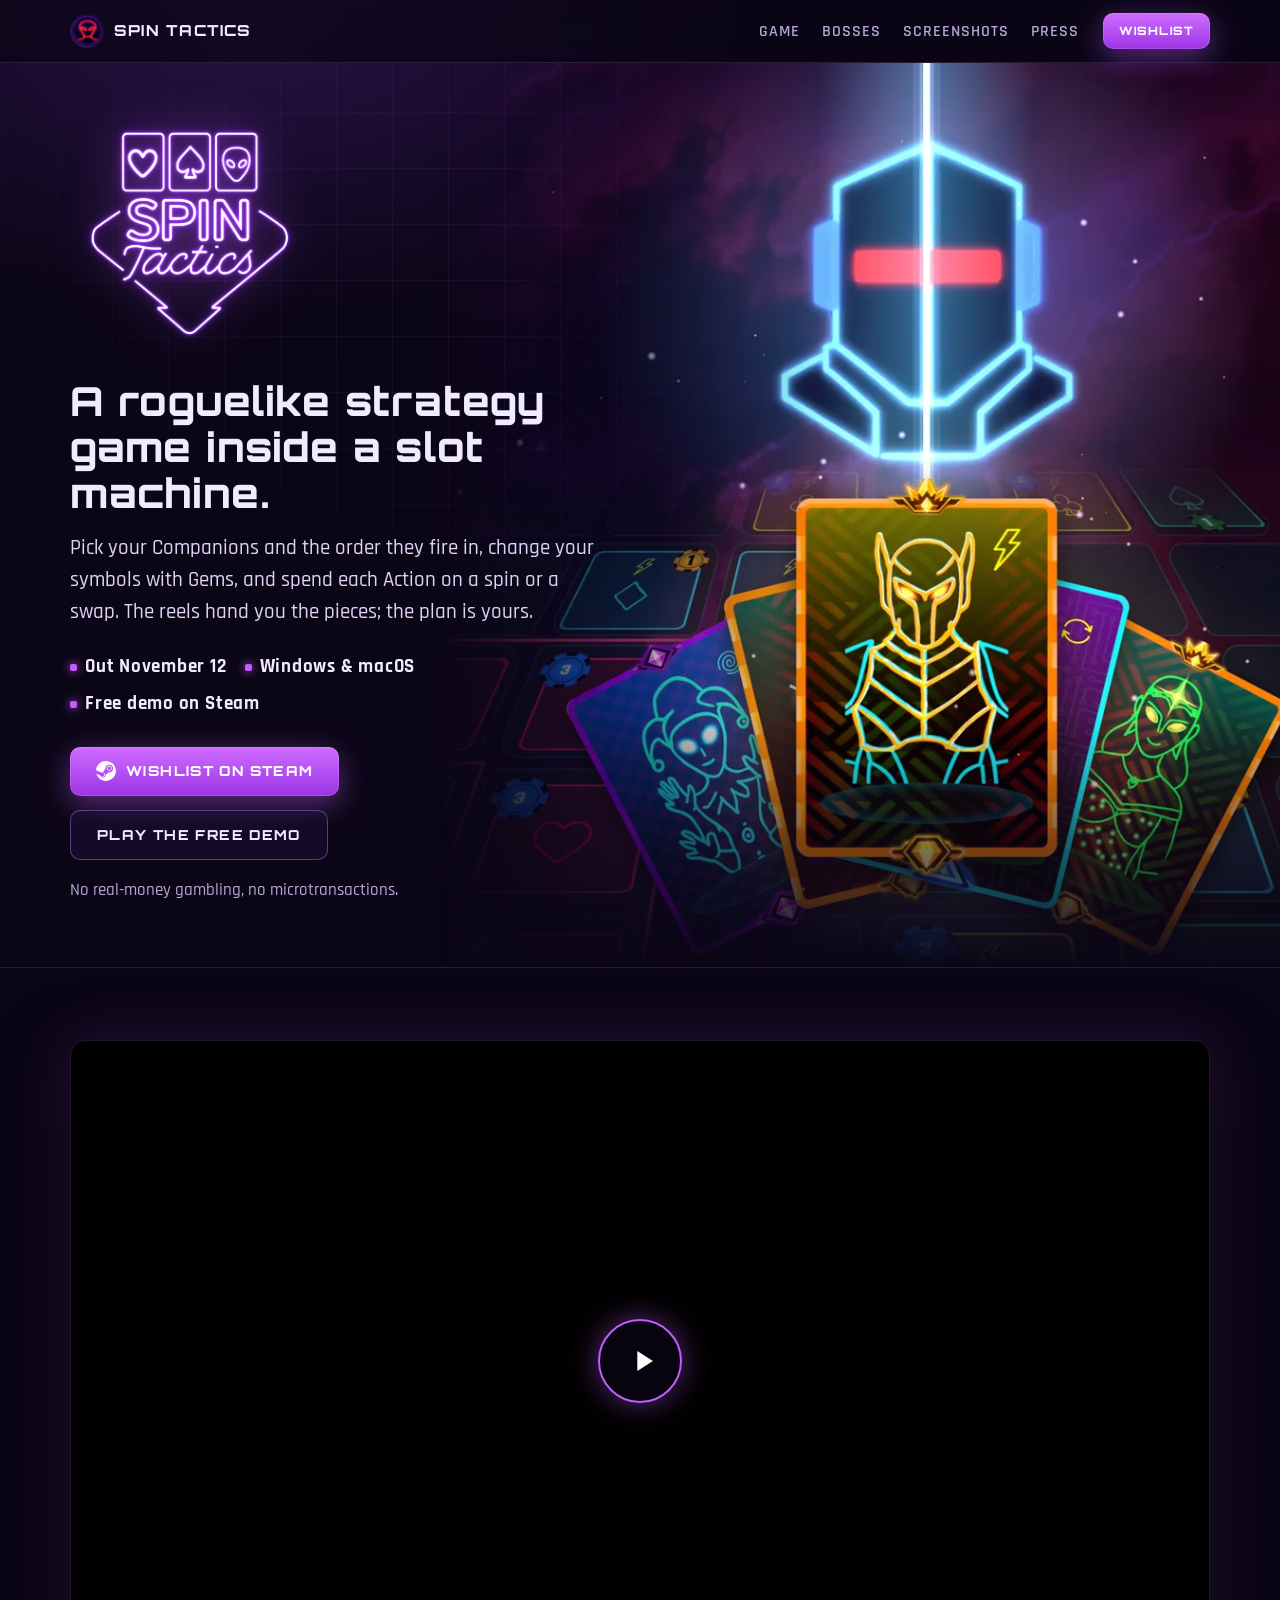
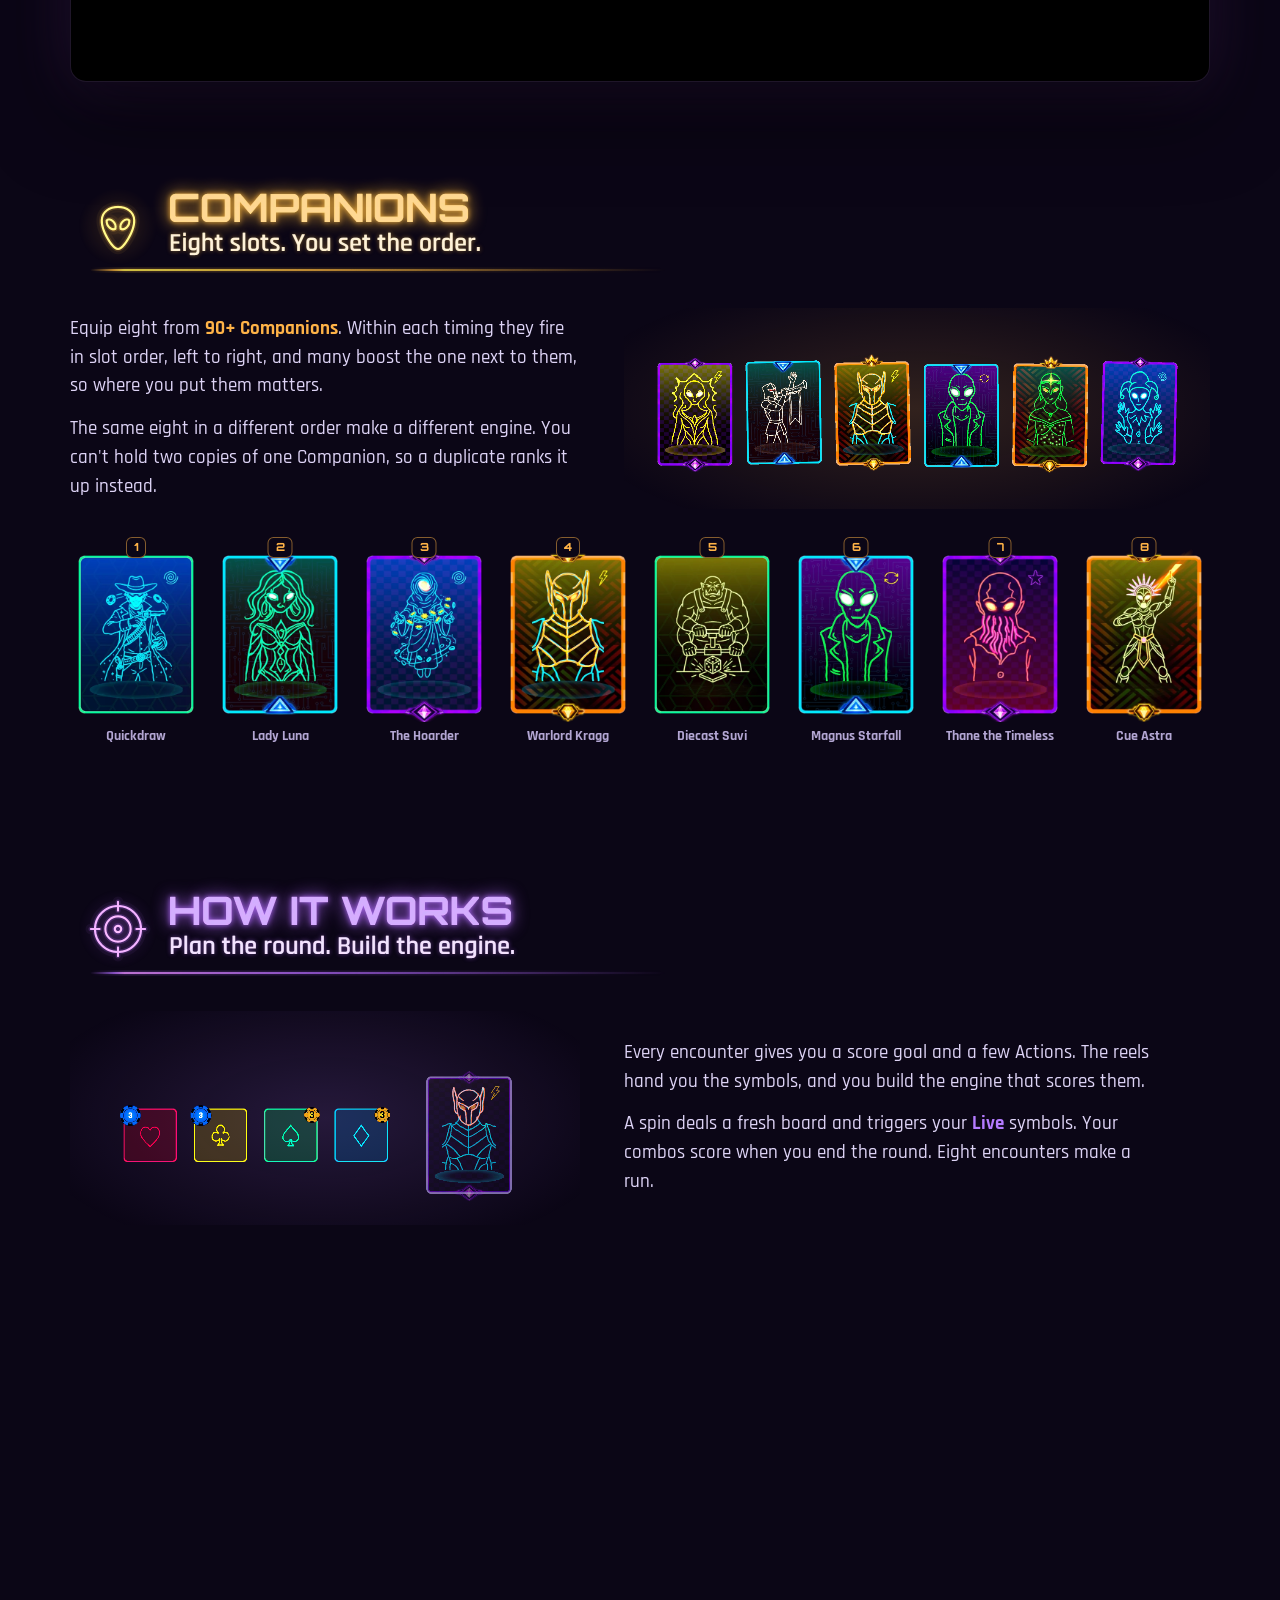
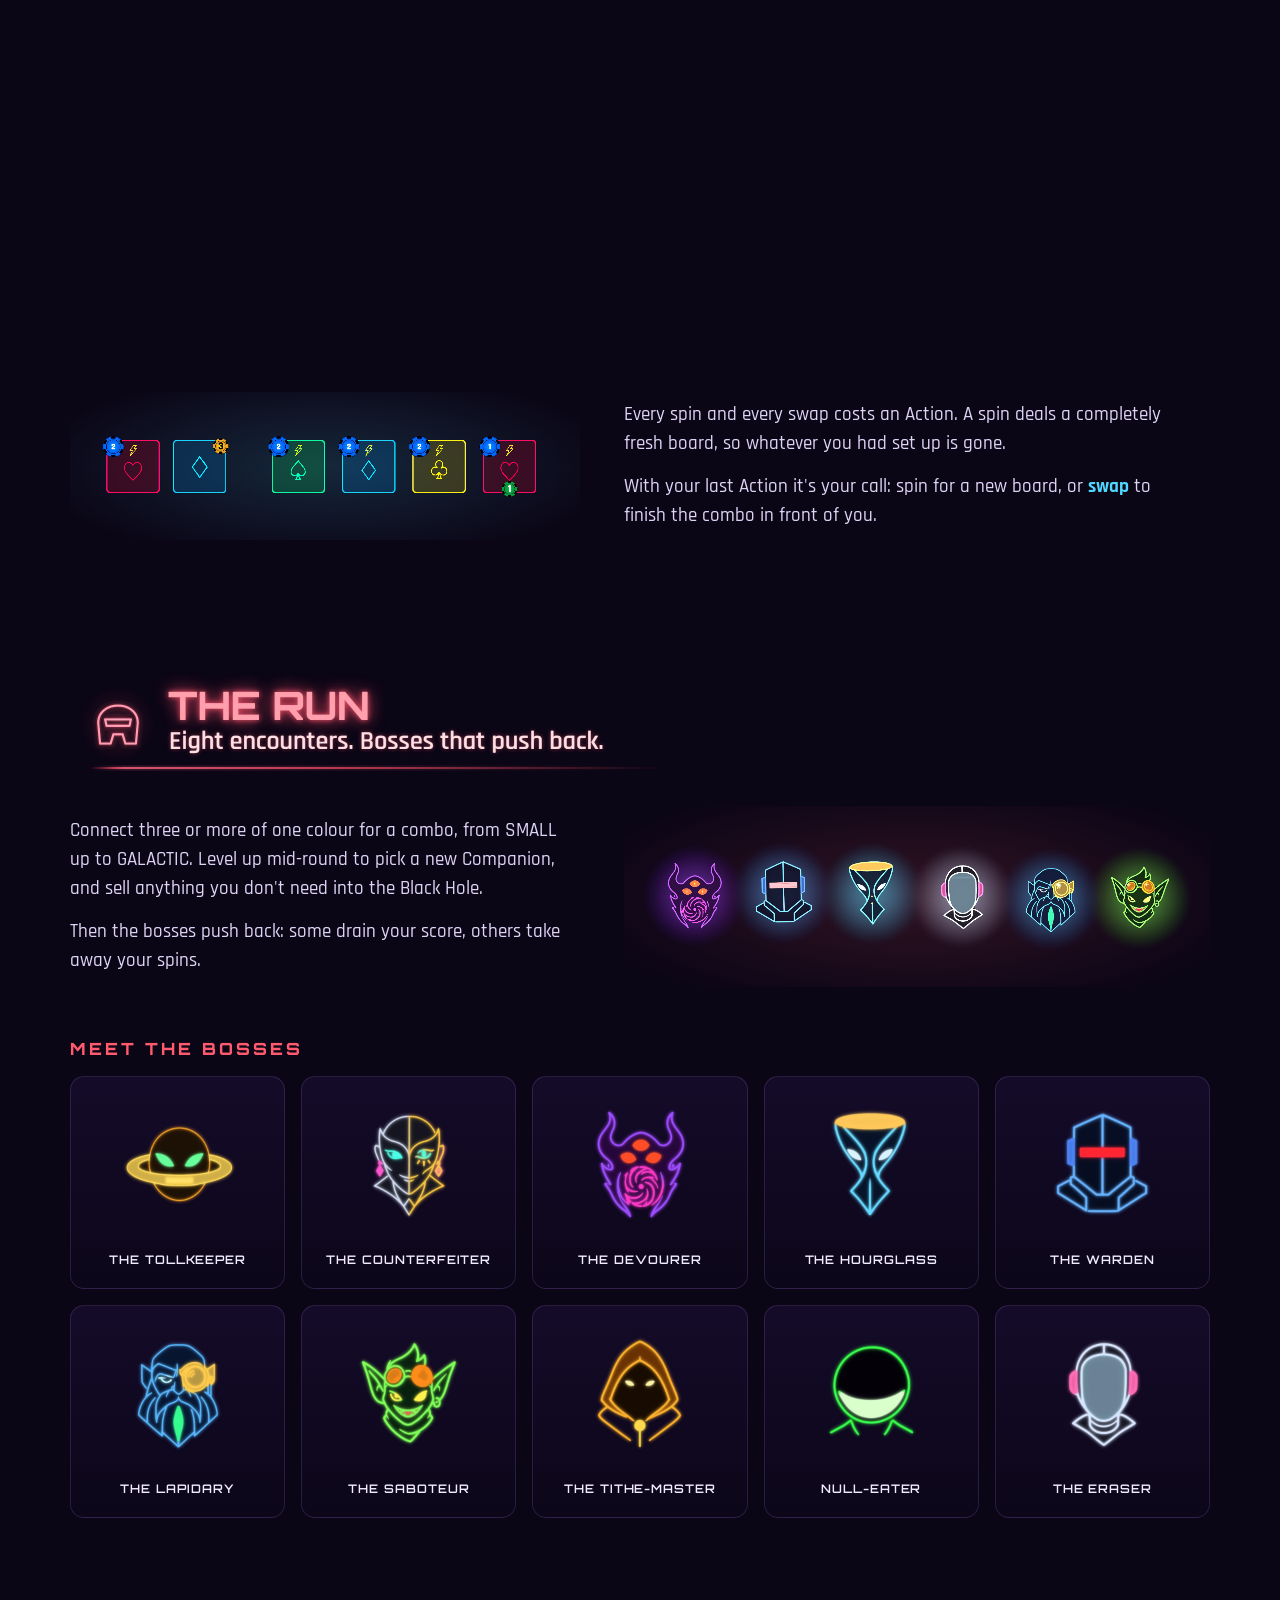
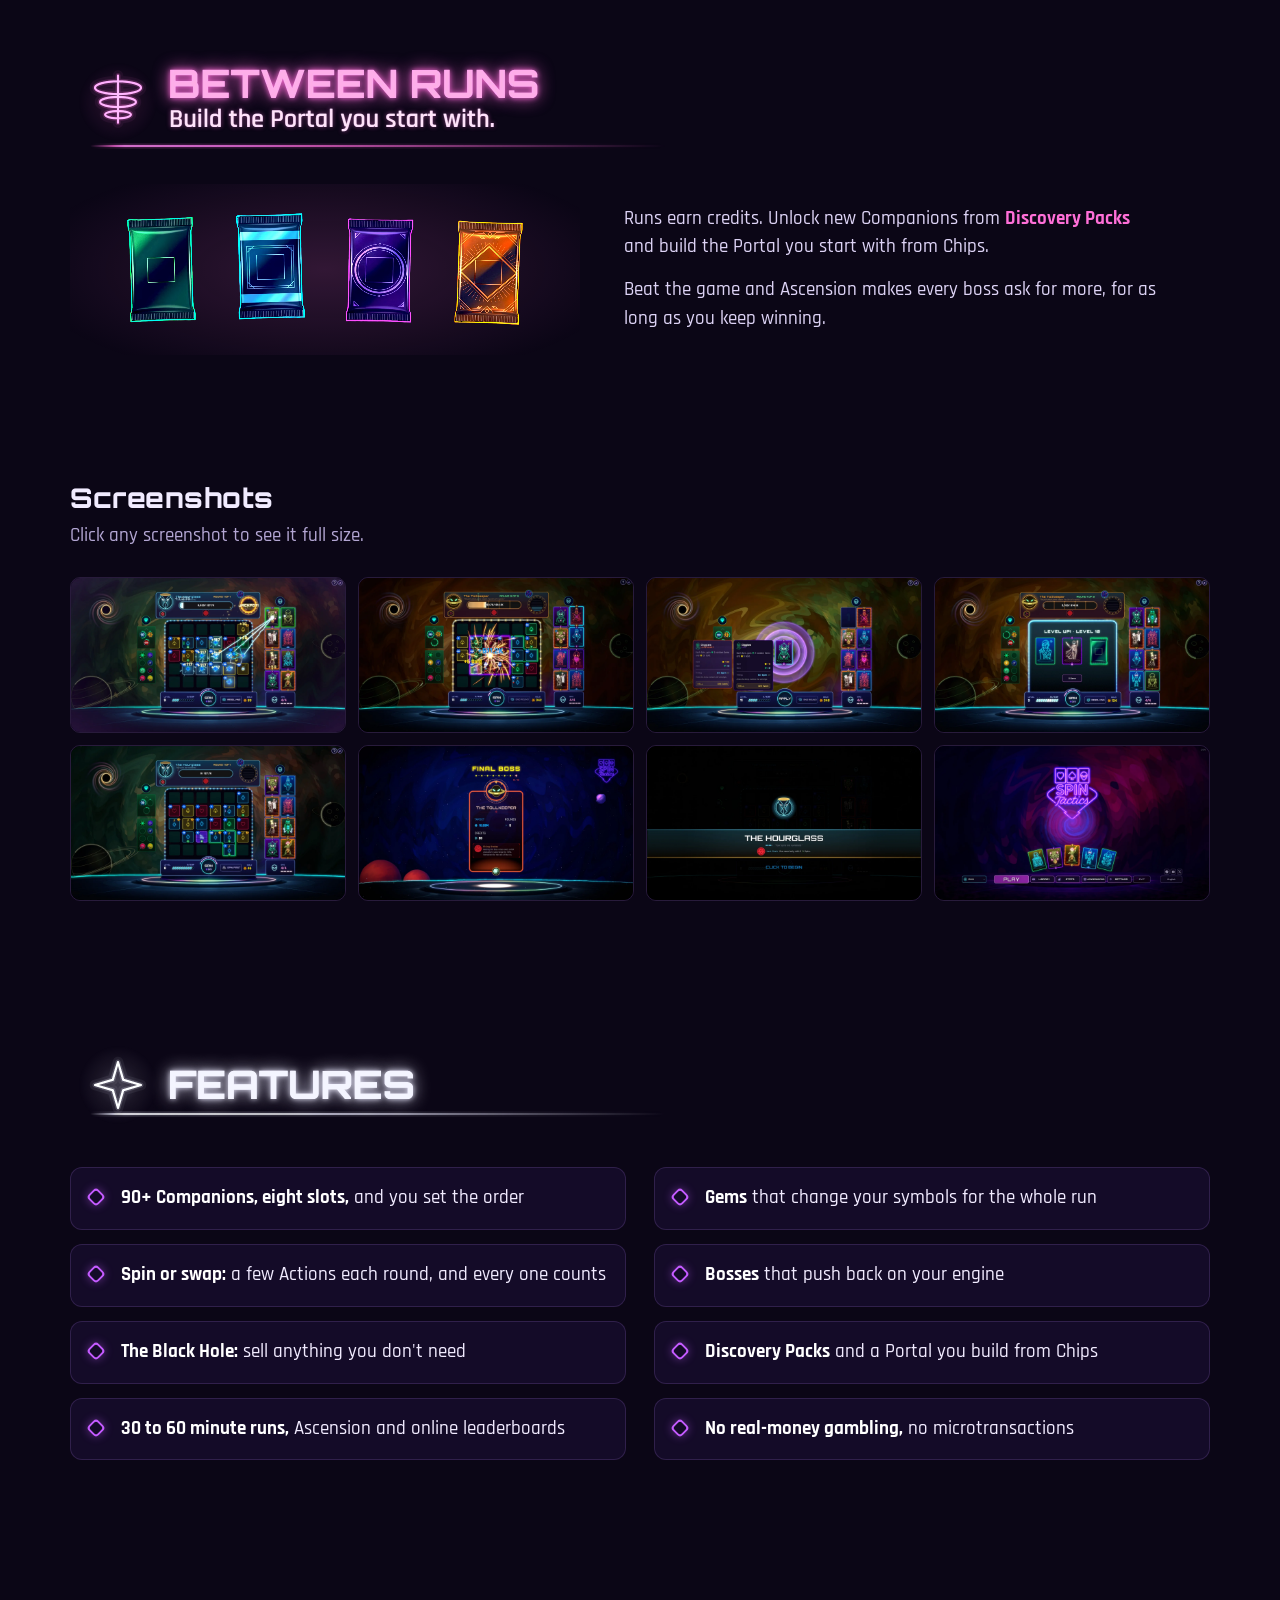
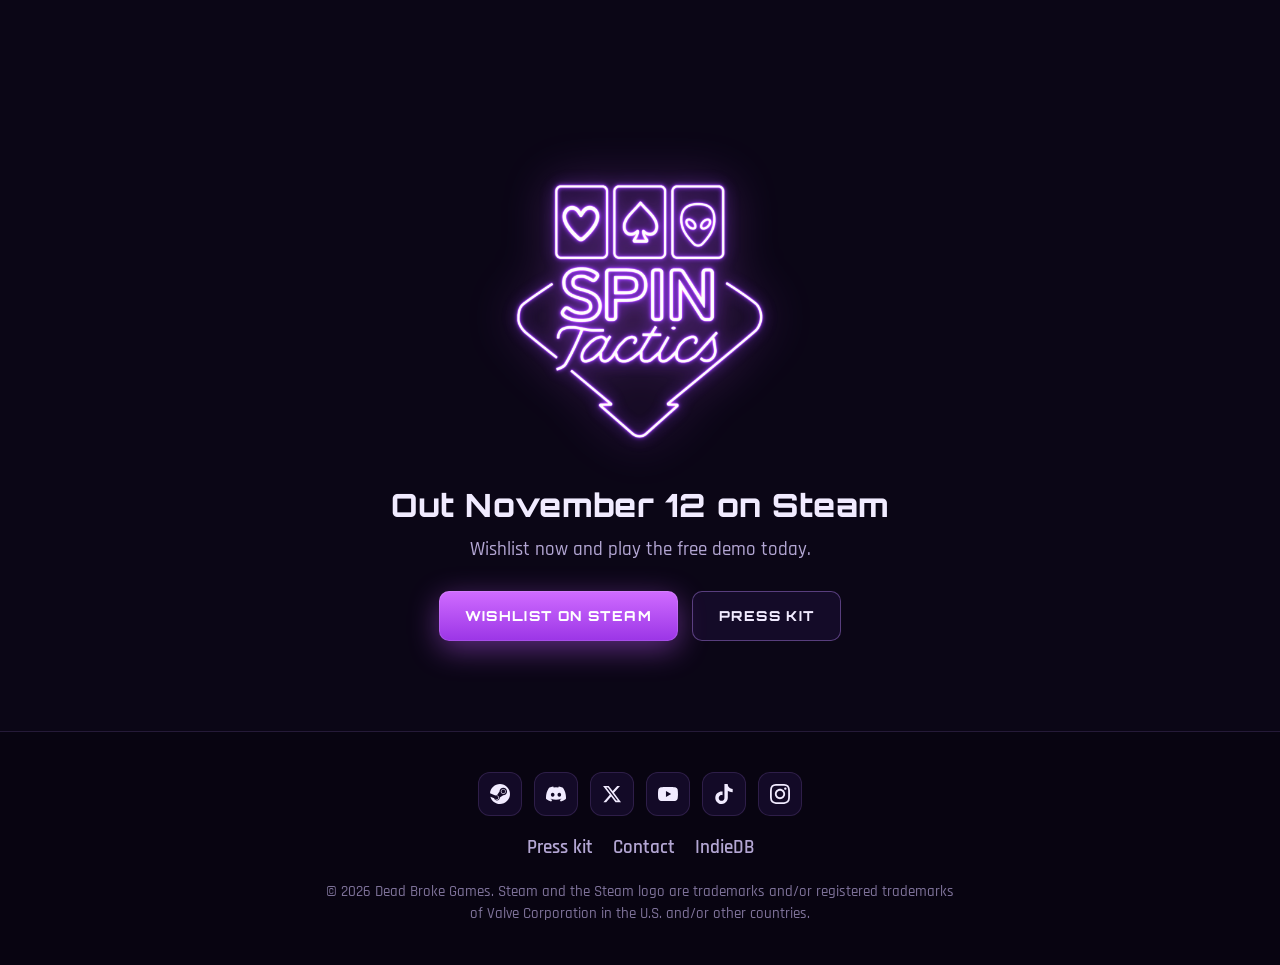
==== commit ffb3ad0f: "Homepage: lead with the slot machine in the headline and previews Co-Authored-By: Claude Opus 5.5 <n" ====
--- a/index.html
+++ b/index.html
@@ -3,10 +3,10 @@
 <head>
   <meta charset="UTF-8">
   <meta name="viewport" content="width=device-width, initial-scale=1.0">
-  <title>Spin Tactics | A roguelike strategy game about building an engine</title>
-  <meta name="description" content="A roguelike strategy game about building an engine. Pick your Companions and the order they fire in, change your symbols with Gems, and spend each Action on a spin or a swap. Out November 12 on Steam. Free demo now.">
+  <title>Spin Tactics | A roguelike strategy game inside a slot machine</title>
+  <meta name="description" content="A roguelike strategy game inside a slot machine. Pick your Companions and the order they fire in, change your symbols with Gems, and spend each Action on a spin or a swap. Out November 12 on Steam. Free demo now.">
   <meta property="og:title" content="Spin Tactics">
-  <meta property="og:description" content="A roguelike strategy game about building an engine. Out November 12 on Steam. Free demo now.">
+  <meta property="og:description" content="A roguelike strategy game inside a slot machine. Out November 12 on Steam. Free demo now.">
   <meta property="og:image" content="https://playspintactics.com/assets/og-image.jpg">
   <meta property="og:image:width" content="920">
   <meta property="og:image:height" content="430">
@@ -15,7 +15,7 @@
   <meta name="twitter:card" content="summary_large_image">
   <meta name="twitter:site" content="@PlaySpinTactics">
   <meta name="twitter:title" content="Spin Tactics">
-  <meta name="twitter:description" content="A roguelike strategy game about building an engine. Out November 12 on Steam. Free demo now.">
+  <meta name="twitter:description" content="A roguelike strategy game inside a slot machine. Out November 12 on Steam. Free demo now.">
   <meta name="twitter:image" content="https://playspintactics.com/assets/og-image.jpg">
   <meta name="twitter:image:alt" content="Spin Tactics logo next to Warlord Kragg and other Companion cards on a neon board">
   <meta name="theme-color" content="#0b0616">
@@ -298,7 +298,7 @@
       <div class="wrap">
         <div class="hero-copy">
           <img class="hero-logo" src="assets/logo-glow.webp" alt="Spin Tactics" width="1000" height="1022">
-          <h1>A roguelike strategy game about building an engine.</h1>
+          <h1>A roguelike strategy game inside a slot machine.</h1>
           <p class="lede">Pick your Companions and the order they fire in, change your symbols with Gems, and spend each Action on a spin or a swap. The reels hand you the pieces; the plan is yours.</p>
           <div class="hero-meta"><span>Out November 12</span><span>Windows &amp; macOS</span><span>Free demo on Steam</span></div>
           <div class="cta-row">
@@ -308,7 +308,7 @@
             </a>
             <a class="btn btn-ghost" href="https://store.steampowered.com/app/3856990/Spin_Tactics/?utm_source=website&amp;utm_campaign=demo#game_area_purchase" target="_blank" rel="noopener">Play the free demo</a>
           </div>
-          <p class="hero-note">Set inside a slot machine. No real-money gambling, no microtransactions.</p>
+          <p class="hero-note">No real-money gambling, no microtransactions.</p>
         </div>
       </div>
     </section>
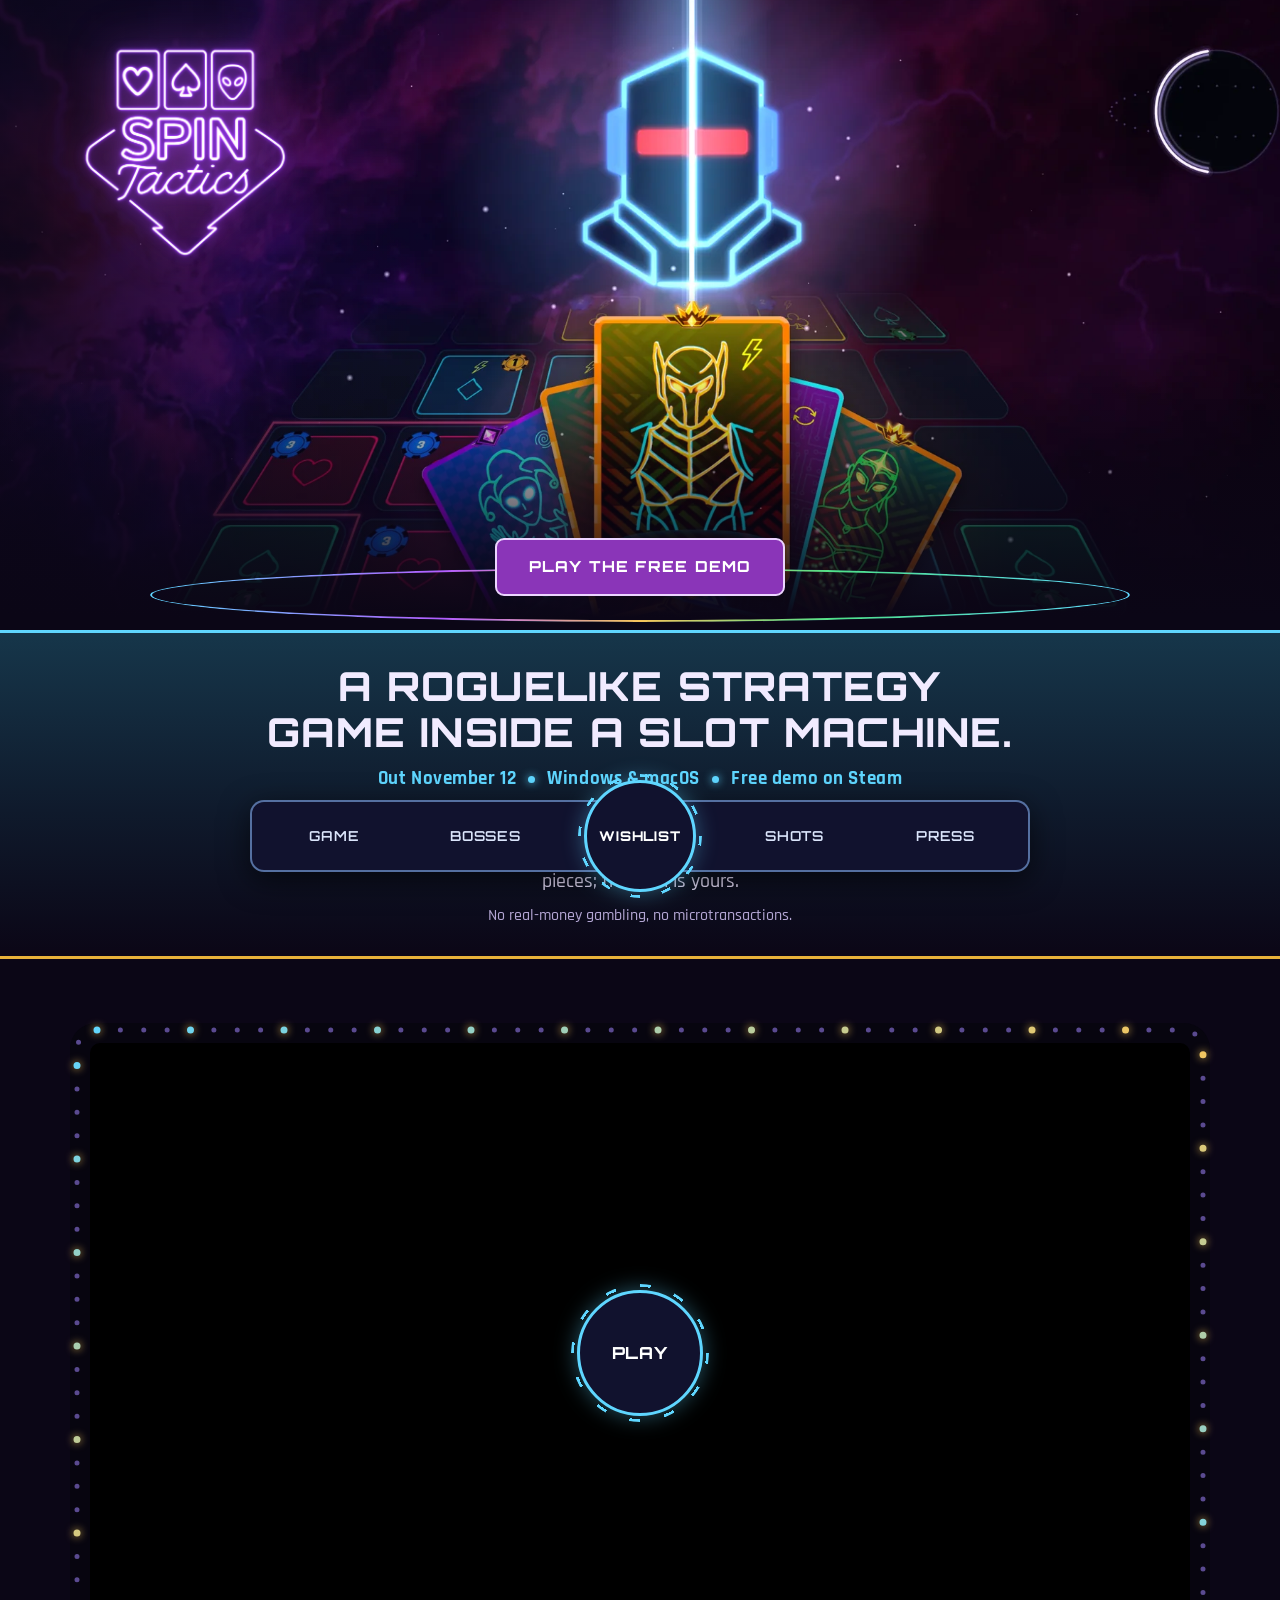
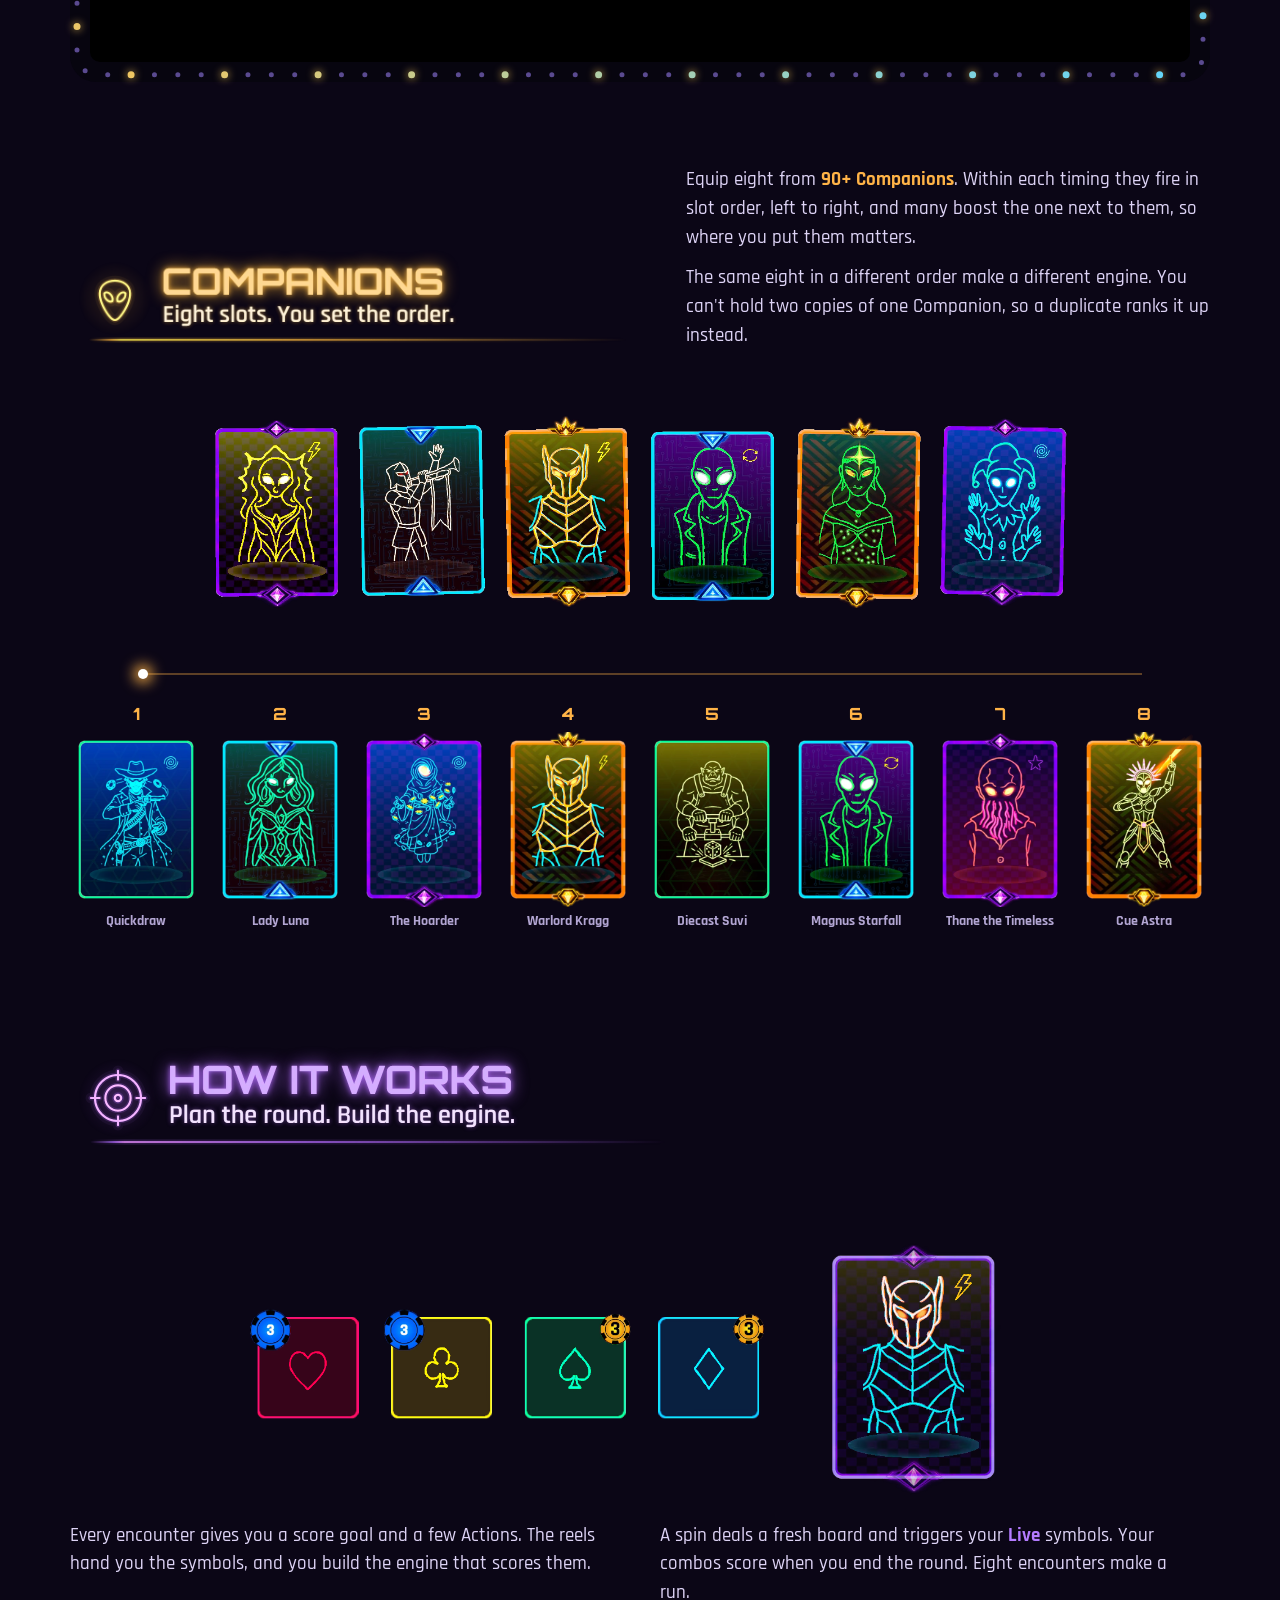
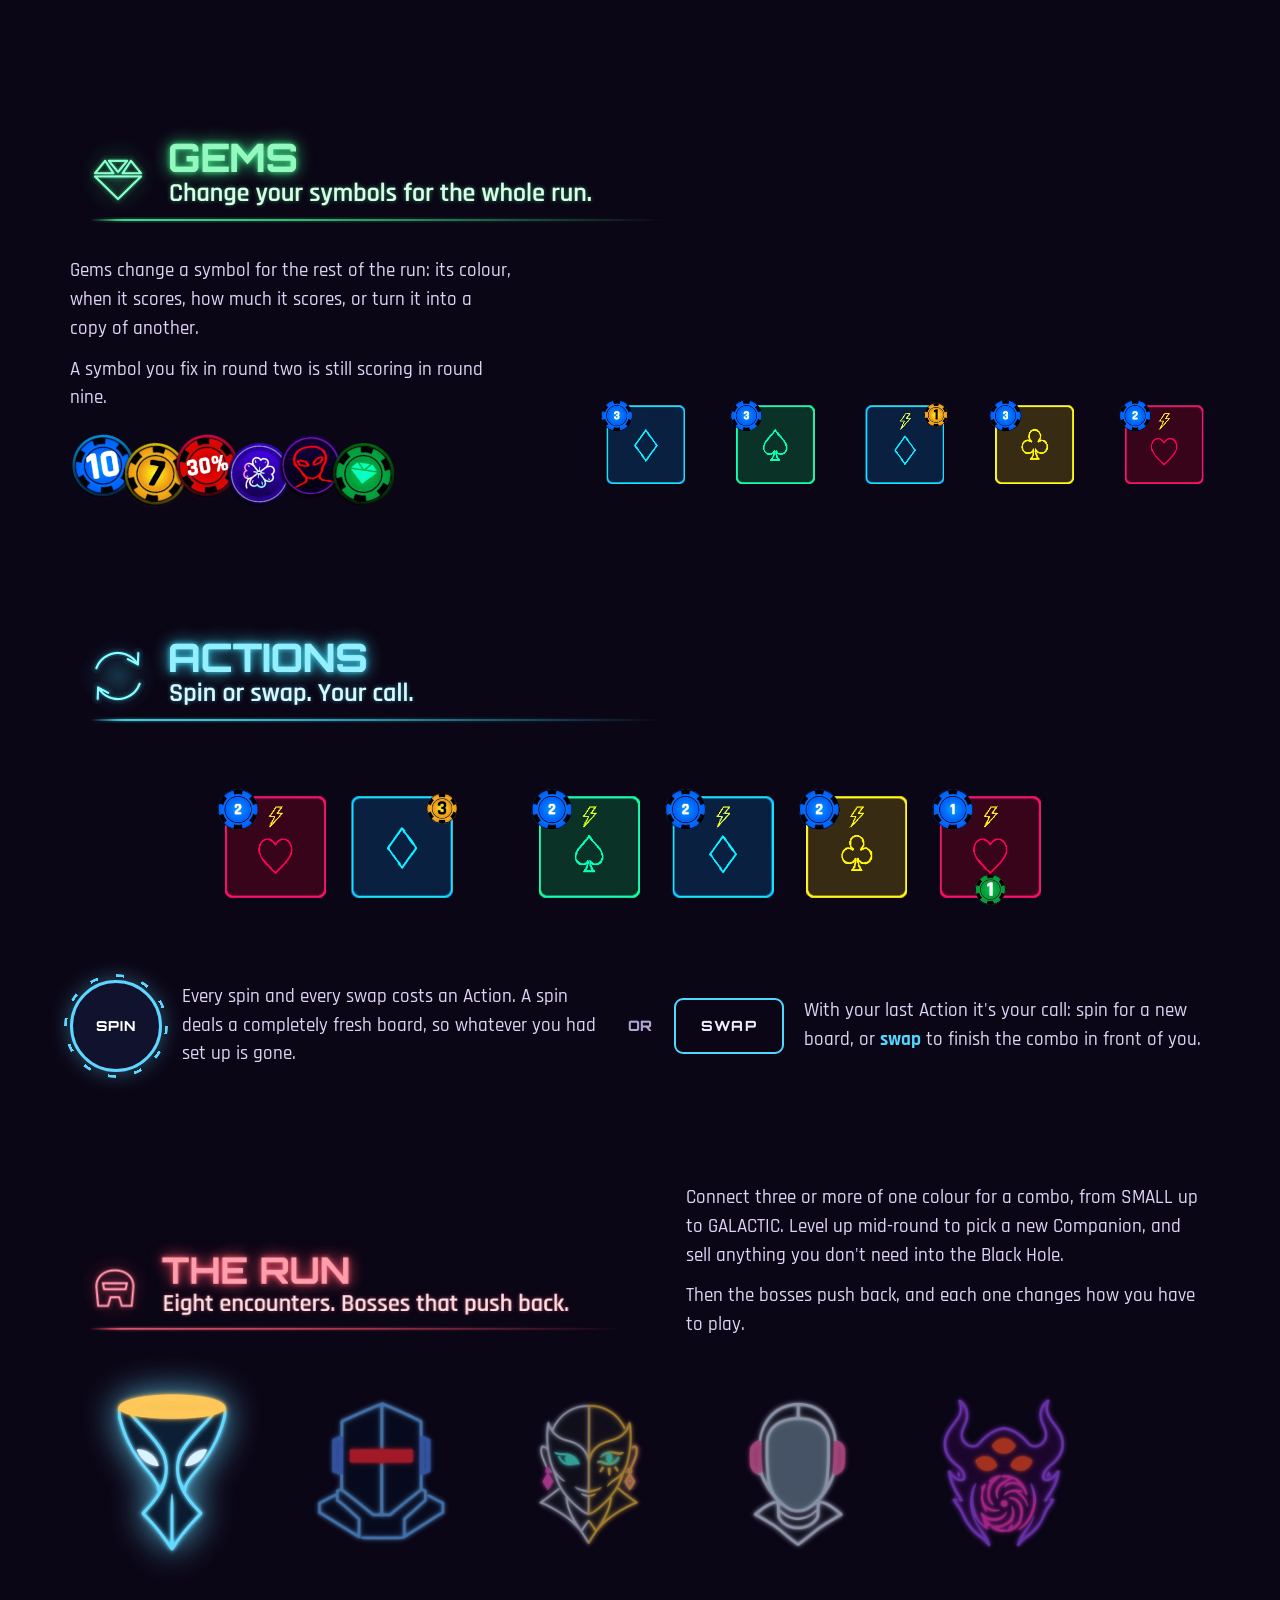
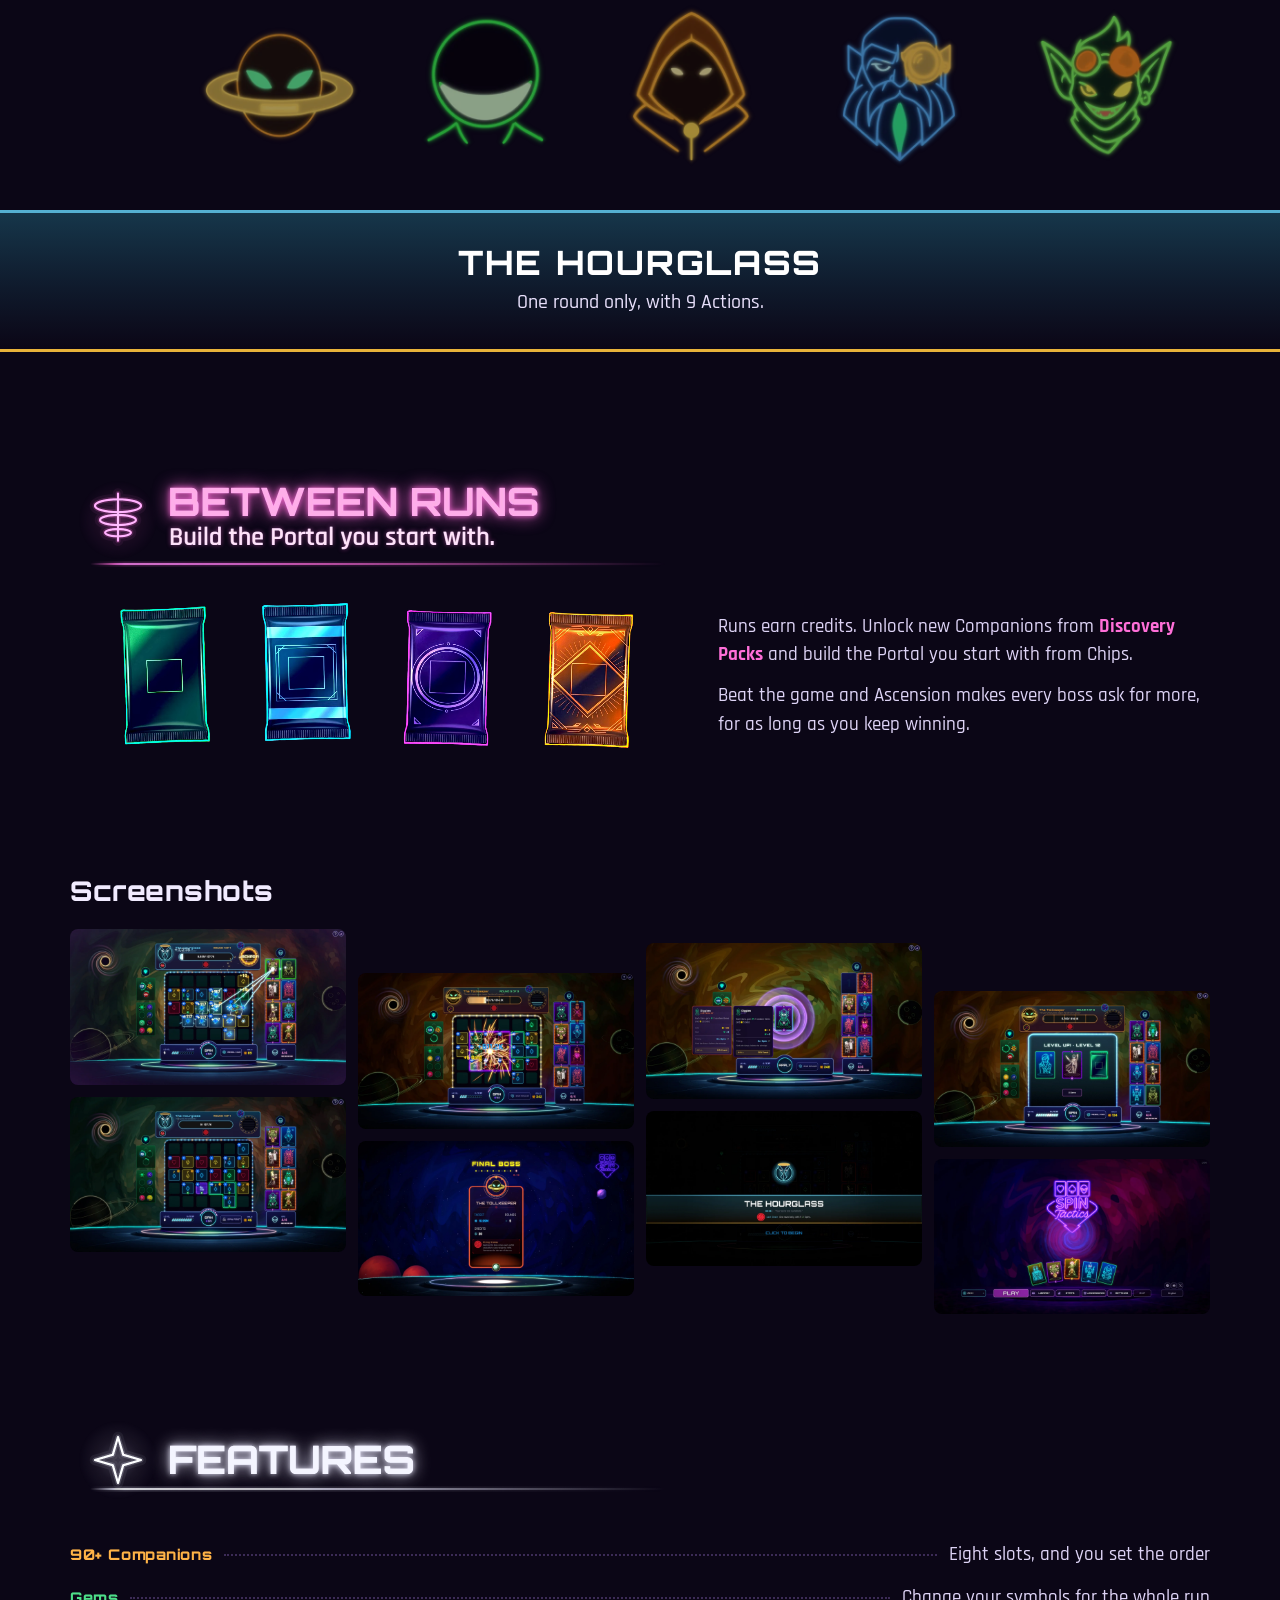
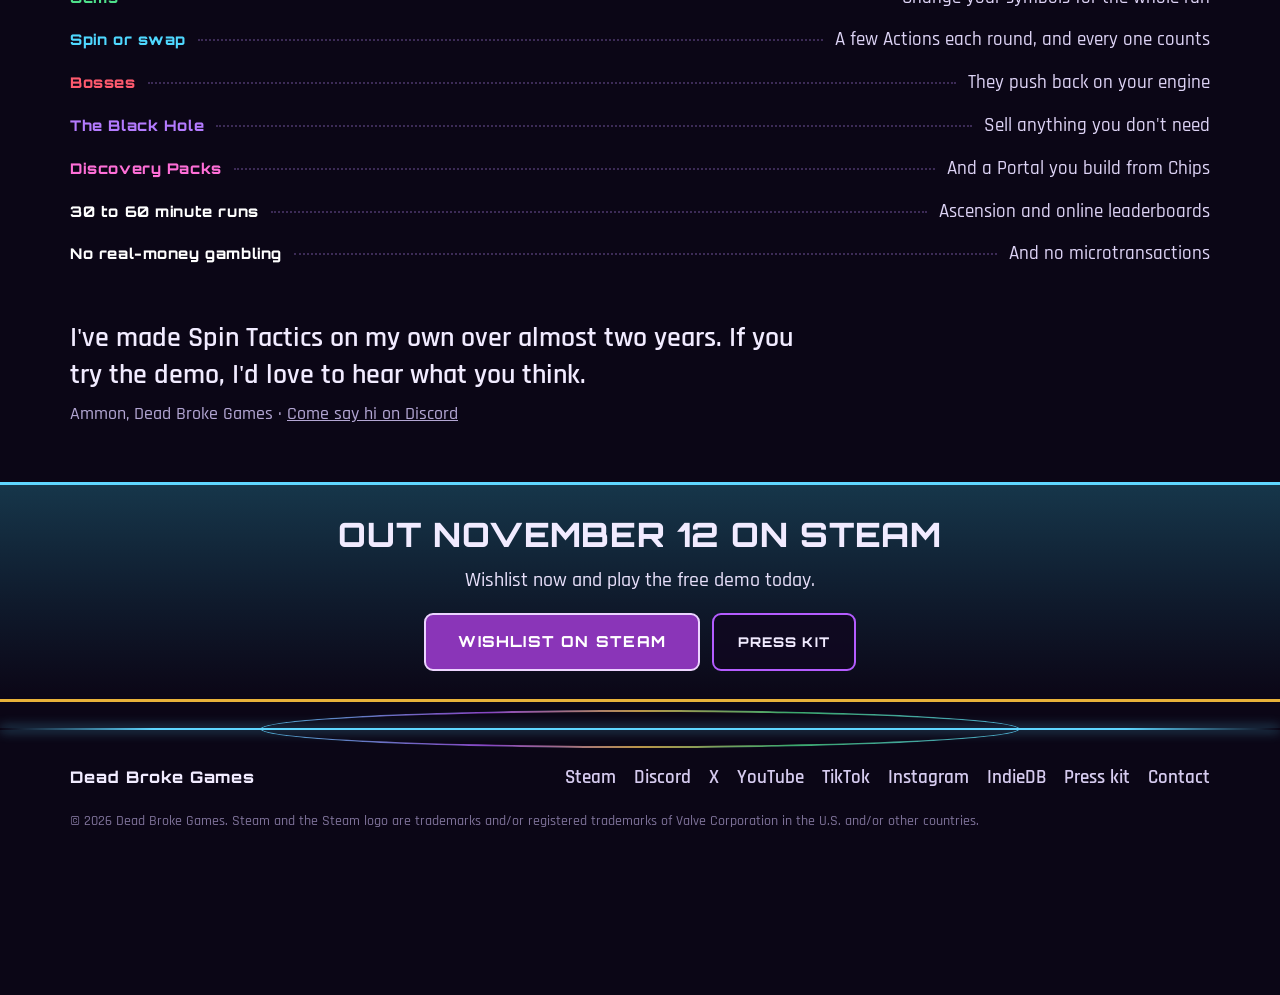
==== commit ee0a84cf: "Redesign around the game's own UI: spin bar, boss banners, chasing bulbs Replaces the sticky top bar" ====
--- a/index.html
+++ b/index.html
@@ -26,309 +26,190 @@
   <link rel="preconnect" href="https://fonts.gstatic.com" crossorigin>
   <link href="https://fonts.googleapis.com/css2?family=Orbitron:wght@600;800;900&family=Rajdhani:wght@500;600;700&display=swap" rel="stylesheet">
   <link rel="preload" as="image" href="assets/keyart/hero-kragg.webp">
+  <link rel="stylesheet" href="assets/machine.css">
   <style>
-    *, *::before, *::after { box-sizing: border-box; margin: 0; padding: 0; }
-
-    :root {
-      --bg: #0b0616;
-      --bg-2: #120a24;
-      --panel: rgba(30, 17, 58, 0.55);
-      --line: rgba(190, 140, 255, 0.16);
-      --text: #f1ebff;
-      --muted: #b3a6d3;
-      --neon: #c45bff;
-      --neon-glow: rgba(196, 91, 255, 0.45);
-      --steam: #1b6bd6;
-      --maxw: 1140px;
-      /* section accents, taken from the store heading art */
-      --how: #b47bff;
-      --comp: #ffb347;
-      --gems: #4ee08a;
-      --act: #4fd8ff;
-      --run: #ff5a6e;
-      --between: #ff6fd8;
-      --feat: #e9e4ff;
-    }
-
-    html { scroll-behavior: smooth; }
-    body {
-      background: var(--bg);
-      color: var(--text);
-      font-family: 'Rajdhani', system-ui, sans-serif;
-      font-weight: 500;
-      font-size: 1.2rem;
-      line-height: 1.5;
-      overflow-x: hidden;
-      -webkit-font-smoothing: antialiased;
-    }
-    /* faint grid that fades out, with a soft purple glow on top */
-    body::before {
-      content: ""; position: fixed; inset: 0; z-index: -2; pointer-events: none;
-      background-image:
-        linear-gradient(rgba(170, 120, 255, 0.07) 1px, transparent 1px),
-        linear-gradient(90deg, rgba(170, 120, 255, 0.07) 1px, transparent 1px);
-      background-size: 56px 56px;
-      -webkit-mask-image: radial-gradient(ellipse 90% 70% at 50% 30%, #000 20%, transparent 75%);
-              mask-image: radial-gradient(ellipse 90% 70% at 50% 30%, #000 20%, transparent 75%);
-    }
-    body::after {
-      content: ""; position: fixed; inset: 0; z-index: -3; pointer-events: none;
-      background:
-        radial-gradient(60% 50% at 20% 0%, rgba(120, 50, 200, 0.28), transparent 70%),
-        radial-gradient(50% 40% at 90% 60%, rgba(90, 40, 170, 0.18), transparent 70%),
-        var(--bg);
-    }
-
-    img, video { max-width: 100%; height: auto; display: block; }
-    a { color: inherit; }
-    h1, h2, h3 { font-family: 'Orbitron', sans-serif; font-weight: 800; letter-spacing: 0.02em; line-height: 1.15; }
-    .wrap { width: min(var(--maxw), calc(100% - 32px)); margin-inline: auto; }
-    .sr { position: absolute; width: 1px; height: 1px; overflow: hidden; clip: rect(0 0 0 0); white-space: nowrap; }
-
-    /* ---------- nav ---------- */
-    .nav {
-      position: sticky; top: 0; z-index: 50;
-      background: rgba(11, 6, 22, 0.72);
-      backdrop-filter: blur(12px); -webkit-backdrop-filter: blur(12px);
-      border-bottom: 1px solid var(--line);
-    }
-    .nav .wrap { display: flex; align-items: center; gap: 24px; height: 62px; }
-    .nav-logo { display: flex; align-items: center; gap: 10px; text-decoration: none; font-family: 'Orbitron', sans-serif; font-weight: 800; font-size: 0.95rem; letter-spacing: 0.08em; }
-    .nav-logo img { width: 34px; height: 34px; }
-    .nav-links { display: flex; gap: 22px; margin-left: auto; list-style: none; }
-    .nav-links a { text-decoration: none; color: var(--muted); font-weight: 600; font-size: 1.02rem; letter-spacing: 0.06em; text-transform: uppercase; transition: color .2s; }
-    .nav-links a:hover { color: var(--text); }
-
-    /* ---------- buttons ---------- */
-    .btn {
-      display: inline-flex; align-items: center; justify-content: center; gap: 10px;
-      padding: 14px 26px; border-radius: 10px; text-decoration: none;
-      font-family: 'Orbitron', sans-serif; font-weight: 800; font-size: 0.86rem; letter-spacing: 0.1em; text-transform: uppercase;
-      transition: transform .15s, box-shadow .2s, background .2s;
-    }
-    .btn svg { width: 20px; height: 20px; fill: currentColor; }
-    .btn-primary { background: linear-gradient(180deg, #d06cff, #9b35e6); color: #fff; box-shadow: 0 0 0 1px rgba(255,255,255,.12) inset, 0 8px 30px var(--neon-glow); }
-    .btn-primary:hover { transform: translateY(-2px); box-shadow: 0 0 0 1px rgba(255,255,255,.2) inset, 0 10px 40px rgba(196, 91, 255, 0.7); }
-    .btn-ghost { border: 1px solid rgba(190, 140, 255, 0.4); color: var(--text); background: rgba(30, 17, 58, 0.5); }
-    .btn-ghost:hover { border-color: var(--neon); transform: translateY(-2px); }
-    .btn-sm { padding: 9px 16px; font-size: 0.72rem; }
-
-    /* ---------- hero ---------- */
-    .hero { position: relative; overflow: hidden; border-bottom: 1px solid var(--line); }
-    .hero-art {
-      position: absolute; top: 0; right: 0; bottom: 0; width: 66%; z-index: -1;
-      background: url("assets/keyart/hero-kragg.webp") 50% 40% / cover no-repeat;
-      -webkit-mask-image: linear-gradient(90deg, transparent 0%, rgba(0,0,0,.6) 22%, #000 45%);
-              mask-image: linear-gradient(90deg, transparent 0%, rgba(0,0,0,.6) 22%, #000 45%);
-    }
-    .hero-art::after { content: ""; position: absolute; inset: 0; background: linear-gradient(180deg, transparent 72%, var(--bg)); }
-    .hero .wrap { min-height: min(82vh, 720px); display: flex; flex-direction: column; justify-content: center; padding-block: 48px 64px; }
-    .hero-copy { max-width: 540px; }
-    .hero-logo { width: min(240px, 60%); margin-bottom: 22px; filter: drop-shadow(0 0 24px rgba(196, 91, 255, 0.45)); }
-    .hero h1 { font-size: clamp(1.7rem, 3.4vw, 2.5rem); margin-bottom: 16px; }
-    .hero p.lede { color: #ddd3f5; font-size: 1.32rem; margin-bottom: 26px; }
-    .hero-meta { display: flex; flex-wrap: wrap; gap: 8px 18px; margin-bottom: 28px; font-weight: 700; letter-spacing: 0.04em; }
-    .hero-meta span { display: inline-flex; align-items: center; gap: 8px; }
-    .hero-meta span::before { content: ""; width: 7px; height: 7px; border-radius: 2px; background: var(--neon); box-shadow: 0 0 10px var(--neon); }
-    .cta-row { display: flex; flex-wrap: wrap; gap: 14px; }
-    .hero-note { margin-top: 18px; color: var(--muted); font-size: 1.05rem; }
-
-    /* ---------- trailer ---------- */
-    .trailer { padding-block: 72px 24px; }
-    .video-frame {
-      position: relative; aspect-ratio: 16 / 9; border-radius: 16px; overflow: hidden;
-      border: 1px solid var(--line); background: #000 center / cover no-repeat;
-      box-shadow: 0 30px 80px rgba(0,0,0,.55), 0 0 60px rgba(196, 91, 255, 0.18);
-    }
-    .video-frame button {
-      position: absolute; inset: 0; width: 100%; border: 0; cursor: pointer; background: transparent;
-      display: grid; place-items: center;
-    }
-    .video-frame button span {
-      width: 84px; height: 84px; border-radius: 50%; display: grid; place-items: center;
-      background: rgba(11, 6, 22, 0.7); border: 2px solid var(--neon); box-shadow: 0 0 30px var(--neon-glow);
-      transition: transform .2s;
-    }
-    .video-frame button:hover span { transform: scale(1.08); }
-    .video-frame button svg { width: 34px; height: 34px; fill: #fff; margin-left: 5px; }
+    /* ---------- the screen: key art, logo, stage, menu plaques ---------- */
+    .screen { position: relative; min-height: min(70vh, 680px); display: flex; flex-direction: column; justify-content: flex-end; overflow: hidden; }
+    .screen-art { position: absolute; inset: 0; background: url("assets/keyart/hero-kragg.webp") 50% 22% / cover no-repeat; }
+    .screen-art::after { content: ""; position: absolute; inset: 0; background: linear-gradient(180deg, transparent 58%, var(--bg) 98%), linear-gradient(90deg, rgba(11, 6, 22, .72), transparent 34%); }
+    .screen-logo { position: absolute; left: max(24px, 5vw); top: 28px; width: clamp(150px, 19vw, 280px); filter: drop-shadow(0 0 22px rgba(196, 91, 255, .5)); }
+    .screen-menu { position: relative; display: flex; flex-wrap: wrap; justify-content: center; gap: 12px; padding: 0 16px 34px; }
+    .screen .stage { position: absolute; left: 50%; bottom: 8px; width: min(980px, 92%); }
+
+    /* ---------- trailer: the board's chasing bulbs ---------- */
+    .trailer { padding-block: 64px 28px; }
+    .board { position: relative; padding: 20px; border-radius: 26px; background: #07050f; }
+    .bulbs { position: absolute; inset: 0; width: 100%; height: 100%; pointer-events: none; overflow: visible; }
+    .bulbs rect { x: 7px; y: 7px; width: calc(100% - 14px); height: calc(100% - 14px); fill: none; stroke-linecap: round; }
+    .bulbs .dim { stroke: #5a4a90; stroke-width: 5; stroke-dasharray: 0 1; }
+    .bulbs .lit { stroke: url(#bulbGlow); stroke-width: 7; stroke-dasharray: 0 4; animation: chase 2.4s linear infinite; filter: drop-shadow(0 0 4px rgba(246, 198, 91, .9)); }
+    @keyframes chase { to { stroke-dashoffset: -4; } }
+    .video-frame { position: relative; aspect-ratio: 16 / 9; border-radius: 10px; overflow: hidden; background: #000 center / cover no-repeat; }
+    .video-frame button { position: absolute; inset: 0; width: 100%; border: 0; cursor: pointer; background: transparent; display: grid; place-items: center; }
+    .video-frame .dial { --size: clamp(84px, 11vw, 126px); font-size: clamp(.78rem, 1.3vw, 1.05rem); }
     .video-frame iframe { position: absolute; inset: 0; width: 100%; height: 100%; border: 0; }
 
-    /* ---------- feature sections ---------- */
-    .feature { --accent: var(--neon); padding-block: 64px; }
-    .feature .heading { width: min(616px, 100%); height: auto; margin-bottom: 26px; }
-    .split { display: grid; grid-template-columns: 1fr 1.15fr; gap: 44px; align-items: center; }
-    .split.flip > :first-child { order: 2; }
-    .copy p { color: #ddd3f5; margin-bottom: 14px; max-width: 54ch; }
+    /* ---------- companions: fire in order, left to right ---------- */
+    .feature { --accent: var(--neon); padding-block: 56px; }
+    .heading { width: min(616px, 100%); height: auto; }
+    .copy p { color: #ddd3f5; margin-bottom: 12px; max-width: 54ch; }
     .copy p:last-child { margin-bottom: 0; }
     .copy strong { color: var(--accent); font-weight: 700; }
-    .clip-box {
-      position: relative; border-radius: 16px; padding: 18px;
-      background: radial-gradient(80% 90% at 50% 50%, color-mix(in srgb, var(--accent) 16%, transparent), transparent 75%);
-    }
-    .clip-box video, .clip-box img { width: 100%; height: auto; }
-
-    .how { --accent: var(--how); }
-    .comp { --accent: var(--comp); }
-    .gems { --accent: var(--gems); }
-    .act { --accent: var(--act); }
-    .run { --accent: var(--run); }
-    .between { --accent: var(--between); }
-    .feat { --accent: var(--feat); }
-
-    /* companion cards: eight slots, eight cards */
-    .cards { display: grid; grid-template-columns: repeat(8, 1fr); gap: 12px; margin-top: 38px; }
+    .how { --accent: var(--how); } .comp { --accent: var(--comp); } .gems { --accent: var(--gems); }
+    .act { --accent: var(--act); } .run { --accent: var(--run); } .between { --accent: var(--between); }
+
+    .comp-head { display: grid; grid-template-columns: 1.1fr 1fr; gap: 12px 40px; align-items: end; margin-bottom: 18px; }
+    .comp-clip { width: min(900px, 100%); margin-inline: auto; }
+    .fire-line { position: relative; height: 2px; margin: 34px 6% 26px; background: color-mix(in srgb, var(--comp) 34%, transparent); }
+    .fire-line::after { content: ""; position: absolute; top: -4px; left: 0; width: 10px; height: 10px; border-radius: 50%; background: #fff; box-shadow: 0 0 14px 4px var(--comp); animation: fire 4.8s steps(8, jump-none) infinite; }
+    @keyframes fire { to { left: calc(100% - 10px); } }
+    .cards { display: grid; grid-template-columns: repeat(8, 1fr); gap: 12px; }
     .cards figure { position: relative; }
-    .cards img { width: 100%; height: auto; transition: transform .25s, filter .25s; }
-    .cards figure:hover img { transform: translateY(-8px) scale(1.04); filter: drop-shadow(0 12px 22px rgba(0,0,0,.5)); }
-    .cards figcaption { text-align: center; font-size: 0.9rem; font-weight: 700; color: var(--muted); margin-top: 6px; line-height: 1.2; }
-    .slot-no { position: absolute; top: -10px; left: 50%; transform: translateX(-50%); font-family: 'Orbitron', sans-serif; font-size: 0.7rem; font-weight: 800; color: var(--comp); background: var(--bg); border: 1px solid color-mix(in srgb, var(--comp) 50%, transparent); border-radius: 6px; padding: 1px 7px; z-index: 1; }
-
-    /* bosses */
-    .bosses-title { font-size: 1.05rem; letter-spacing: 0.18em; text-transform: uppercase; color: var(--run); margin: 52px 0 18px; }
-    .bosses { display: grid; grid-template-columns: repeat(5, 1fr); gap: 16px; }
-    .boss {
-      border: 1px solid var(--line); border-radius: 14px; padding: 18px 12px 14px; text-align: center;
-      background: linear-gradient(180deg, rgba(30, 17, 58, 0.55), rgba(15, 8, 30, 0.55));
-      transition: border-color .25s, transform .25s;
-    }
-    .boss:hover { border-color: color-mix(in srgb, var(--run) 55%, transparent); transform: translateY(-4px); }
-    .boss img { width: 74%; margin: 0 auto 10px; aspect-ratio: 1; object-fit: contain; }
-    .boss span { font-family: 'Orbitron', sans-serif; font-weight: 600; font-size: 0.74rem; letter-spacing: 0.08em; text-transform: uppercase; }
-
-    /* features list */
-    .feature-list { list-style: none; display: grid; grid-template-columns: repeat(2, 1fr); gap: 14px 28px; }
-    .feature-list li { position: relative; padding: 16px 18px 16px 50px; border: 1px solid var(--line); border-radius: 12px; background: var(--panel); }
-    .feature-list li::before {
-      content: ""; position: absolute; left: 18px; top: 22px; width: 14px; height: 14px; border-radius: 4px;
-      border: 2px solid var(--neon); box-shadow: 0 0 10px var(--neon-glow); transform: rotate(45deg);
-    }
-    .feature-list b { font-weight: 700; color: #fff; }
-
-    .dev-note {
-      margin-top: 40px; display: flex; gap: 22px; align-items: center;
-      padding: 24px 26px; border-radius: 16px; border: 1px solid var(--line);
-      background: linear-gradient(90deg, rgba(196, 91, 255, 0.12), rgba(30, 17, 58, 0.4));
-    }
-    .dev-note img { width: 64px; height: 64px; flex: none; }
-    .dev-note p { color: #e8e0fb; font-size: 1.25rem; }
-    .dev-note p span { display: block; color: var(--muted); font-size: 1.05rem; margin-top: 4px; }
-
-    /* screenshots */
-    .shots-section { padding-block: 64px; }
-    .section-label { font-family: 'Orbitron', sans-serif; font-size: clamp(1.3rem, 2.4vw, 1.7rem); margin-bottom: 8px; }
-    .section-sub { color: var(--muted); margin-bottom: 26px; }
-    .shots { display: grid; grid-template-columns: repeat(4, 1fr); gap: 12px; }
-    .shots a { border-radius: 10px; overflow: hidden; border: 1px solid var(--line); transition: transform .2s, border-color .2s; }
-    .shots a:hover { transform: translateY(-3px); border-color: var(--neon); }
-    .shots img { width: 100%; height: 100%; object-fit: cover; aspect-ratio: 16 / 9; }
-
-    .lightbox { position: fixed; inset: 0; z-index: 100; background: rgba(5, 2, 12, 0.92); display: none; place-items: center; padding: 16px; cursor: zoom-out; }
+    .cards img { width: 100%; height: auto; transition: transform .2s; }
+    .cards figure:hover img { transform: translateY(-8px); }
+    .cards figcaption { text-align: center; font-size: .9rem; font-weight: 700; color: var(--muted); margin-top: 6px; line-height: 1.2; }
+    .slot-no { display: block; text-align: center; font-family: 'Orbitron', sans-serif; font-weight: 800; font-size: 1.05rem; color: var(--comp); margin-bottom: 6px; }
+
+    /* ---------- how it works: one wide clip, the words underneath ---------- */
+    .how-clip { width: min(900px, 100%); margin: 12px auto 18px; }
+    .how-copy { display: grid; grid-template-columns: 1fr 1fr; gap: 12px 40px; }
+
+    /* ---------- gems: chips scattered, clip runs off the page ---------- */
+    .gem-row { display: grid; grid-template-columns: minmax(0, 1fr) minmax(0, 1.5fr); gap: 34px; align-items: center; margin-top: 16px; }
+    .gem-clip { margin-right: calc((min(var(--maxw), 100vw - 32px) - 100vw) / 2 + 16px); }
+    .chips { display: flex; margin-top: 22px; }
+    .chips img { width: 64px; height: 64px; margin-right: -12px; }
+    .chips img:nth-child(odd) { transform: rotate(-9deg); }
+    .chips img:nth-child(even) { transform: translateY(8px) rotate(8deg); }
+
+    /* ---------- actions: the two buttons you choose between ---------- */
+    .act-clip { width: min(900px, 100%); margin: 8px auto 26px; }
+    .choice { display: grid; grid-template-columns: 1fr auto 1fr; gap: 22px; align-items: center; }
+    .choice > div { display: flex; gap: 20px; align-items: center; }
+    .choice .dial { --size: 92px; flex: none; font-size: .86rem; }
+    .swap-chip { flex: none; display: grid; place-items: center; width: 110px; height: 56px; border: 2px solid var(--act); border-radius: 9px; font-family: 'Orbitron', sans-serif; font-weight: 800; font-size: .88rem; letter-spacing: .08em; }
+    .choice .or { font-family: 'Orbitron', sans-serif; font-weight: 800; color: var(--muted); font-size: .9rem; }
+    .choice p { color: #ddd3f5; }
+    .choice strong { color: var(--act); font-weight: 700; }
+
+    /* ---------- bosses: pick one, its banner tells you what it does ---------- */
+    .run-head { display: grid; grid-template-columns: 1.1fr 1fr; gap: 12px 40px; align-items: end; }
+    .boss-row { display: grid; grid-template-columns: repeat(11, 1fr); row-gap: 6px; margin-top: 30px; }
+    .boss { grid-column: span 2; border: 0; background: none; cursor: pointer; padding: 6px; border-radius: 50%; opacity: .62; transition: opacity .15s, transform .15s, filter .15s; }
+    .boss:nth-child(6) { grid-column: 2 / span 2; }
+    .boss img { width: 100%; height: auto; aspect-ratio: 1; object-fit: contain; }
+    .boss:hover, .boss:focus-visible { opacity: 1; outline: none; }
+    .boss[aria-pressed="true"] { opacity: 1; transform: scale(1.1); filter: drop-shadow(0 0 16px var(--c)); }
+    .boss-band { --c: #55b0d2; margin-top: 20px; border-top-color: var(--c); }
+    .boss-band h3 { color: #fff; font-size: clamp(1.3rem, 3.2vw, 2.1rem); text-transform: uppercase; letter-spacing: .05em; margin-bottom: 6px; }
+    .boss-band p { color: #e8e0fb; font-size: 1.22rem; }
+    .boss-band .wrap { min-height: 78px; }
+
+    /* ---------- between runs ---------- */
+    .between-row { display: grid; grid-template-columns: minmax(0, 1.25fr) minmax(0, 1fr); gap: 34px; align-items: center; margin-top: 12px; }
+
+    /* ---------- screenshots: four reels stopped mid spin ---------- */
+    .shots-section { padding-block: 56px 96px; }
+    .section-label { font-size: clamp(1.3rem, 2.4vw, 1.7rem); margin-bottom: 22px; }
+    .reels { display: grid; grid-template-columns: repeat(4, 1fr); gap: 12px; }
+    .reel { display: grid; gap: 12px; align-content: start; }
+    .reel:nth-child(2) { transform: translateY(44px); } .reel:nth-child(3) { transform: translateY(14px); } .reel:nth-child(4) { transform: translateY(62px); }
+    .reel a { display: block; border-radius: 8px; overflow: hidden; }
+    .reel img { width: 100%; aspect-ratio: 16 / 9; object-fit: cover; transition: filter .15s; }
+    .reel a:hover img { filter: brightness(1.2); }
+    .lightbox { position: fixed; inset: 0; z-index: 100; background: rgba(5, 2, 12, .94); display: none; place-items: center; padding: 16px; cursor: zoom-out; }
     .lightbox.open { display: grid; }
-    .lightbox img { max-height: 90vh; border-radius: 10px; box-shadow: 0 0 60px rgba(196, 91, 255, 0.25); }
-
-    /* closing CTA */
-    .closing { text-align: center; padding-block: 80px 90px; }
-    .closing img { width: min(300px, 70%); margin: 0 auto 22px; filter: drop-shadow(0 0 24px rgba(196, 91, 255, 0.45)); }
-    .closing h2 { font-size: clamp(1.4rem, 3vw, 2rem); margin-bottom: 12px; }
-    .closing p { color: var(--muted); margin-bottom: 26px; }
-    .closing .cta-row { justify-content: center; }
-
-    /* footer */
-    footer { border-top: 1px solid var(--line); padding-block: 40px; background: rgba(8, 4, 16, 0.6); }
-    .footer-inner { display: flex; flex-direction: column; align-items: center; gap: 18px; text-align: center; }
-    .social-row { display: flex; flex-wrap: wrap; justify-content: center; gap: 12px; }
-    .social-icon { width: 44px; height: 44px; border-radius: 12px; display: grid; place-items: center; border: 1px solid var(--line); background: var(--panel); transition: border-color .2s, transform .2s; }
-    .social-icon:hover { border-color: var(--neon); transform: translateY(-2px); }
-    .social-icon svg { width: 20px; height: 20px; fill: var(--text); }
-    .footer-links { display: flex; gap: 20px; font-weight: 600; }
-    .footer-links a { color: var(--muted); text-decoration: none; }
-    .footer-links a:hover { color: var(--text); }
-    .footer-meta { color: #7e7299; font-size: 0.92rem; max-width: 640px; }
-
-    /* reveal on scroll */
-    .reveal { opacity: 0; transform: translateY(18px); transition: opacity .7s ease, transform .7s ease; }
-    .reveal.in { opacity: 1; transform: none; }
-    @media (prefers-reduced-motion: reduce) { .reveal { opacity: 1; transform: none; transition: none; } html { scroll-behavior: auto; } }
-
-    /* ---------- responsive ---------- */
+    .lightbox img { max-height: 92vh; border-radius: 8px; }
+
+    /* ---------- features: a plain readout, no boxes ---------- */
+    .readout { margin-top: 18px; }
+    .readout div { display: flex; align-items: baseline; gap: 12px; padding: 7px 0; }
+    .readout dt { font-family: 'Orbitron', sans-serif; font-weight: 800; font-size: .92rem; letter-spacing: .04em; white-space: nowrap; color: var(--c, #fff); }
+    .readout .dots { flex: 1; min-width: 20px; border-bottom: 2px dotted rgba(190, 140, 255, .28); transform: translateY(-4px); }
+    .readout dd { color: #ddd3f5; text-align: right; }
+    .dev-note { margin-top: 44px; font-size: clamp(1.3rem, 2.4vw, 1.75rem); line-height: 1.3; max-width: 26em; font-weight: 600; }
+    .dev-note span { display: block; margin-top: 10px; color: var(--muted); font-size: 1.1rem; font-weight: 500; }
+
     @media (max-width: 960px) {
-      .split { grid-template-columns: 1fr; gap: 22px; }
-      .split.flip > :first-child { order: 0; }
+      .comp-head, .run-head, .how-copy, .gem-row, .between-row { grid-template-columns: minmax(0, 1fr); gap: 16px; }
+      .gem-clip { margin-right: 0; }
       .cards { grid-template-columns: repeat(4, 1fr); gap: 18px 10px; }
-      .bosses { grid-template-columns: repeat(3, 1fr); }
-      .shots { grid-template-columns: repeat(2, 1fr); }
-      .feature-list { grid-template-columns: 1fr; }
+      .fire-line { display: none; }
+      .choice { grid-template-columns: 1fr; }
+      .choice .or { text-align: center; }
+      .boss-row { grid-template-columns: repeat(5, 1fr); }
+      .boss, .boss:nth-child(6) { grid-column: auto; }
+      .reels { grid-template-columns: repeat(2, 1fr); }
+      .reel:nth-child(3) { transform: none; } .reel:nth-child(2), .reel:nth-child(4) { transform: translateY(24px); }
+      .shots-section { padding-bottom: 72px; }
     }
     @media (max-width: 720px) {
-      .nav-links { display: none; }
-      .nav .btn-sm { margin-left: auto; }
-      .hero-art { width: 100%; bottom: auto; height: 62vw; background-position: 50% 30%; -webkit-mask-image: linear-gradient(180deg, #000 55%, transparent 100%); mask-image: linear-gradient(180deg, #000 55%, transparent 100%); }
-      .hero .wrap { min-height: 0; padding-top: 50vw; }
-      .hero-logo { width: 170px; }
-      .hero p.lede { font-size: 1.18rem; }
-      .feature, .shots-section { padding-block: 44px; }
-      .bosses { grid-template-columns: repeat(3, 1fr); gap: 10px; }
-      .boss { padding: 12px 6px 10px; }
-      .boss span { font-size: 0.56rem; letter-spacing: 0.04em; }
-      .dev-note { flex-direction: column; text-align: center; }
-      .btn { width: 100%; }
-      .nav .btn { width: auto; }
+      .screen { min-height: 0; padding-top: 60vw; background: var(--bg); }
+      .screen-art { bottom: auto; height: 72vw; background-position: 50% 0; }
+      .screen-art::after { background: linear-gradient(180deg, transparent 62%, var(--bg)); }
+      .screen-logo { width: 110px; left: 14px; top: 14px; }
+      .screen-menu { padding-top: 22px; }
+      .screen .stage { display: none; }
+      .screen-menu .plaque { width: 100%; }
+      .readout div { display: block; padding: 10px 0; }
+      .readout .dots { display: none; }
+      .readout dd { text-align: left; }
+      .feature { padding-block: 40px; }
+      .board { padding: 15px; border-radius: 20px; }
+      .bulbs .lit { stroke-width: 4; } .bulbs .dim { stroke-width: 3; }
+      .bulbs rect { x: 5px; y: 5px; width: calc(100% - 10px); height: calc(100% - 10px); }
+    }
+    @media (prefers-reduced-motion: reduce) {
+      .bulbs .lit, .fire-line::after { animation: none; }
     }
   </style>
 </head>
-<body>
-
-  <header class="nav">
-    <div class="wrap">
-      <a class="nav-logo" href="#top"><img src="assets/favicon-32.png" alt="" width="34" height="34">SPIN TACTICS</a>
-      <ul class="nav-links">
-        <li><a href="#companions">Game</a></li>
-        <li><a href="#the-run">Bosses</a></li>
-        <li><a href="#screenshots">Screenshots</a></li>
-        <li><a href="press/">Press</a></li>
-      </ul>
-      <a class="btn btn-primary btn-sm" href="https://store.steampowered.com/app/3856990/Spin_Tactics/?utm_source=website&amp;utm_campaign=nav" target="_blank" rel="noopener">Wishlist</a>
-    </div>
-  </header>
+<body class="has-deck">
 
   <main id="top">
 
-    <section class="hero">
-      <div class="hero-art" role="img" aria-label="Warlord Kragg and other Companion cards on a neon board, under a boss portrait"></div>
+    <section class="screen">
+      <div class="screen-art" role="img" aria-label="Warlord Kragg and other Companion cards on a neon board, under a boss portrait"></div>
+      <img class="screen-logo" src="assets/logo-glow.webp" alt="Spin Tactics" width="1000" height="1022">
+      <div class="stage" aria-hidden="true"></div>
+      <div class="screen-menu">
+        <a class="plaque plaque-go" href="https://store.steampowered.com/app/3856990/Spin_Tactics/?utm_source=website&amp;utm_campaign=demo#game_area_purchase" target="_blank" rel="noopener">Play the free demo</a>
+      </div>
+    </section>
+
+    <section class="band">
       <div class="wrap">
-        <div class="hero-copy">
-          <img class="hero-logo" src="assets/logo-glow.webp" alt="Spin Tactics" width="1000" height="1022">
-          <h1>A roguelike strategy game inside a slot machine.</h1>
-          <p class="lede">Pick your Companions and the order they fire in, change your symbols with Gems, and spend each Action on a spin or a swap. The reels hand you the pieces; the plan is yours.</p>
-          <div class="hero-meta"><span>Out November 12</span><span>Windows &amp; macOS</span><span>Free demo on Steam</span></div>
-          <div class="cta-row">
-            <a class="btn btn-primary" href="https://store.steampowered.com/app/3856990/Spin_Tactics/?utm_source=website&amp;utm_campaign=hero" target="_blank" rel="noopener">
-              <svg viewBox="0 0 24 24" aria-hidden="true"><path d="M11.98 0C5.68 0 .51 4.86.02 11.04l6.43 2.66a3.4 3.4 0 0 1 2.1-.58l2.86-4.14V8.9a4.53 4.53 0 1 1 4.52 4.53h-.1l-4.08 2.91v.16a3.39 3.39 0 0 1-6.72.67L.44 15.27A12 12 0 1 0 11.98 0Zm-4.44 18.2-1.47-.6a2.55 2.55 0 0 0 4.65-.13 2.54 2.54 0 0 0-1.37-3.33 2.53 2.53 0 0 0-1.88-.03l1.52.63a1.87 1.87 0 0 1-1.45 3.46Zm11.42-9.3a3.02 3.02 0 1 0-6.03 0 3.02 3.02 0 0 0 6.03 0Zm-5.28 0a2.27 2.27 0 1 1 4.53 0 2.27 2.27 0 0 1-4.53 0Z"/></svg>
-              Wishlist on Steam
-            </a>
-            <a class="btn btn-ghost" href="https://store.steampowered.com/app/3856990/Spin_Tactics/?utm_source=website&amp;utm_campaign=demo#game_area_purchase" target="_blank" rel="noopener">Play the free demo</a>
-          </div>
-          <p class="hero-note">No real-money gambling, no microtransactions.</p>
-        </div>
-      </div>
-    </section>
-
-    <section class="trailer wrap reveal" aria-label="Trailer">
-      <div class="video-frame" id="trailer" style="background-image:url('https://i.ytimg.com/vi/ti62crWbHZc/maxresdefault.jpg')">
-        <button type="button" aria-label="Play the Spin Tactics trailer"><span><svg viewBox="0 0 24 24" aria-hidden="true"><path d="M8 5v14l11-7z"/></svg></span></button>
+        <h1>A roguelike strategy game inside a slot machine.</h1>
+        <p class="band-meta"><span>Out November 12</span><i></i><span>Windows &amp; macOS</span><i></i><span>Free demo on Steam</span></p>
+        <p class="band-lede">Pick your Companions and the order they fire in, change your symbols with Gems, and spend each Action on a spin or a swap. The reels hand you the pieces; the plan is yours.</p>
+        <p class="band-note">No real-money gambling, no microtransactions.</p>
+      </div>
+    </section>
+
+    <section class="trailer wrap" aria-label="Trailer">
+      <div class="board">
+        <svg class="bulbs" aria-hidden="true">
+          <defs><linearGradient id="bulbGlow" x1="0" y1="0" x2="1" y2="1"><stop offset="0" stop-color="#5fd6ff"/><stop offset=".5" stop-color="#f6c65b"/><stop offset="1" stop-color="#5fd6ff"/></linearGradient></defs>
+          <rect class="dim" rx="20" pathLength="150"/>
+          <rect class="lit" rx="20" pathLength="150"/>
+        </svg>
+        <div class="video-frame" id="trailer" style="background-image:url('https://i.ytimg.com/vi/ti62crWbHZc/maxresdefault.jpg')">
+          <button type="button" aria-label="Play the Spin Tactics trailer"><span class="dial">PLAY</span></button>
+        </div>
       </div>
     </section>
 
     <section class="feature comp wrap" id="companions">
-      <img class="heading reveal" src="assets/headings/02-companions.webp" alt="Companions: eight slots. You set the order." width="1232" height="224" loading="lazy">
-      <div class="split">
-        <div class="copy reveal">
+      <div class="comp-head">
+        <img class="heading" src="assets/headings/02-companions.webp" alt="Companions: eight slots. You set the order." width="1232" height="224" loading="lazy">
+        <div class="copy">
           <p>Equip eight from <strong>90+ Companions</strong>. Within each timing they fire in slot order, left to right, and many boost the one next to them, so where you put them matters.</p>
           <p>The same eight in a different order make a different engine. You can't hold two copies of one Companion, so a duplicate ranks it up instead.</p>
         </div>
-        <div class="clip-box reveal"><video class="clip" muted loop playsinline preload="none" width="1000" height="300" poster="assets/clips/companion_row.webp" data-src="assets/clips/companion_row.webm" aria-label="A row of Companions firing in order"></video></div>
-      </div>
-      <div class="cards reveal">
+      </div>
+      <div class="comp-clip"><video class="clip" muted loop playsinline preload="none" width="1000" height="300" poster="assets/clips/companion_row.webp" data-src="assets/clips/companion_row.webm" aria-label="A row of Companions firing in order"></video></div>
+      <div class="fire-line" aria-hidden="true"></div>
+      <div class="cards">
         <figure><span class="slot-no">1</span><img src="assets/cards/quickdraw-common.webp" alt="Quickdraw, Common Companion" width="360" height="477" loading="lazy"><figcaption>Quickdraw</figcaption></figure>
         <figure><span class="slot-no">2</span><img src="assets/cards/lady-luna-rare.webp" alt="Lady Luna, Rare Companion" width="360" height="477" loading="lazy"><figcaption>Lady Luna</figcaption></figure>
         <figure><span class="slot-no">3</span><img src="assets/cards/the-hoarder-epic.webp" alt="The Hoarder, Epic Companion" width="360" height="477" loading="lazy"><figcaption>The Hoarder</figcaption></figure>
@@ -341,143 +222,159 @@
     </section>
 
     <section class="feature how wrap" id="how-it-works">
-      <img class="heading reveal" src="assets/headings/01-how-it-works.webp" alt="How it works: plan the round. Build the engine." width="1232" height="224" loading="lazy">
-      <div class="split flip">
-        <div class="copy reveal">
-          <p>Every encounter gives you a score goal and a few Actions. The reels hand you the symbols, and you build the engine that scores them.</p>
-          <p>A spin deals a fresh board and triggers your <strong>Live</strong> symbols. Your combos score when you end the round. Eight encounters make a run.</p>
-        </div>
-        <div class="clip-box reveal"><video class="clip" muted loop playsinline preload="none" width="1000" height="438" poster="assets/clips/kragg_live.webp" data-src="assets/clips/kragg_live.webm" aria-label="Warlord Kragg triggering on Live symbols during a spin"></video></div>
+      <img class="heading" src="assets/headings/01-how-it-works.webp" alt="How it works: plan the round. Build the engine." width="1232" height="224" loading="lazy">
+      <div class="how-clip"><video class="clip" muted loop playsinline preload="none" width="1000" height="438" poster="assets/clips/kragg_live.webp" data-src="assets/clips/kragg_live.webm" aria-label="Warlord Kragg triggering on Live symbols during a spin"></video></div>
+      <div class="copy how-copy">
+        <p>Every encounter gives you a score goal and a few Actions. The reels hand you the symbols, and you build the engine that scores them.</p>
+        <p>A spin deals a fresh board and triggers your <strong>Live</strong> symbols. Your combos score when you end the round. Eight encounters make a run.</p>
       </div>
     </section>
 
     <section class="feature gems wrap" id="gems">
-      <img class="heading reveal" src="assets/headings/03-gems.webp" alt="Gems: change your symbols for the whole run." width="1232" height="224" loading="lazy">
-      <div class="split">
-        <div class="copy reveal">
+      <img class="heading" src="assets/headings/03-gems.webp" alt="Gems: change your symbols for the whole run." width="1232" height="224" loading="lazy">
+      <div class="gem-row">
+        <div class="copy">
           <p>Gems change a symbol for the rest of the run: its colour, when it scores, how much it scores, or turn it into a copy of another.</p>
           <p>A symbol you fix in round two is still scoring in round nine.</p>
-        </div>
-        <div class="clip-box reveal"><video class="clip" muted loop playsinline preload="none" width="1000" height="362" poster="assets/clips/gems.webp" data-src="assets/clips/gems.webm" aria-label="Gems changing symbols on the board"></video></div>
+          <div class="chips" aria-hidden="true">
+            <img src="assets/hero/chip-stamp.webp" alt="" width="64" height="64" loading="lazy">
+            <img src="assets/hero/chip-gold.webp" alt="" width="64" height="64" loading="lazy">
+            <img src="assets/hero/chip-multiplier.webp" alt="" width="64" height="64" loading="lazy">
+            <img src="assets/hero/chip-color.webp" alt="" width="64" height="64" loading="lazy">
+            <img src="assets/hero/chip-copy.webp" alt="" width="64" height="64" loading="lazy">
+            <img src="assets/hero/chip-gem.webp" alt="" width="64" height="64" loading="lazy">
+          </div>
+        </div>
+        <div class="gem-clip"><video class="clip" muted loop playsinline preload="none" width="1000" height="362" poster="assets/clips/gems.webp" data-src="assets/clips/gems.webm" aria-label="Gems changing symbols on the board"></video></div>
       </div>
     </section>
 
     <section class="feature act wrap" id="actions">
-      <img class="heading reveal" src="assets/headings/04-actions.webp" alt="Actions: spin or swap. Your call." width="1232" height="224" loading="lazy">
-      <div class="split flip">
-        <div class="copy reveal">
-          <p>Every spin and every swap costs an Action. A spin deals a completely fresh board, so whatever you had set up is gone.</p>
-          <p>With your last Action it's your call: spin for a new board, or <strong>swap</strong> to finish the combo in front of you.</p>
-        </div>
-        <div class="clip-box reveal"><video class="clip" muted loop playsinline preload="none" width="1000" height="238" poster="assets/clips/spin_swap.webp" data-src="assets/clips/spin_swap.webm" aria-label="Choosing between spin and swap"></video></div>
-      </div>
-    </section>
-
-    <section class="feature run wrap" id="the-run">
-      <img class="heading reveal" src="assets/headings/05-the-run.webp" alt="The run: eight encounters. Bosses that push back." width="1232" height="224" loading="lazy">
-      <div class="split">
-        <div class="copy reveal">
-          <p>Connect three or more of one colour for a combo, from SMALL up to GALACTIC. Level up mid-round to pick a new Companion, and sell anything you don't need into the Black Hole.</p>
-          <p>Then the bosses push back: some drain your score, others take away your spins.</p>
-        </div>
-        <div class="clip-box reveal"><video class="clip" muted loop playsinline preload="none" width="1000" height="262" poster="assets/clips/boss_row.webp" data-src="assets/clips/boss_row.webm" aria-label="Boss portraits lighting up one by one"></video></div>
-      </div>
-      <h3 class="bosses-title reveal">Meet the bosses</h3>
-      <div class="bosses reveal">
-        <div class="boss"><img src="assets/bosses/the-tollkeeper.webp" alt="" width="420" height="420" loading="lazy"><span>The Tollkeeper</span></div>
-        <div class="boss"><img src="assets/bosses/the-counterfeiter.webp" alt="" width="420" height="420" loading="lazy"><span>The Counterfeiter</span></div>
-        <div class="boss"><img src="assets/bosses/the-devourer.webp" alt="" width="420" height="420" loading="lazy"><span>The Devourer</span></div>
-        <div class="boss"><img src="assets/bosses/the-hourglass.webp" alt="" width="420" height="420" loading="lazy"><span>The Hourglass</span></div>
-        <div class="boss"><img src="assets/bosses/the-warden.webp" alt="" width="420" height="420" loading="lazy"><span>The Warden</span></div>
-        <div class="boss"><img src="assets/bosses/the-lapidary.webp" alt="" width="420" height="420" loading="lazy"><span>The Lapidary</span></div>
-        <div class="boss"><img src="assets/bosses/the-saboteur.webp" alt="" width="420" height="420" loading="lazy"><span>The Saboteur</span></div>
-        <div class="boss"><img src="assets/bosses/the-tithe-master.webp" alt="" width="420" height="420" loading="lazy"><span>The Tithe-Master</span></div>
-        <div class="boss"><img src="assets/bosses/null-eater.webp" alt="" width="420" height="420" loading="lazy"><span>Null-Eater</span></div>
-        <div class="boss"><img src="assets/bosses/the-eraser.webp" alt="" width="420" height="420" loading="lazy"><span>The Eraser</span></div>
+      <img class="heading" src="assets/headings/04-actions.webp" alt="Actions: spin or swap. Your call." width="1232" height="224" loading="lazy">
+      <div class="act-clip"><video class="clip" muted loop playsinline preload="none" width="1000" height="238" poster="assets/clips/spin_swap.webp" data-src="assets/clips/spin_swap.webm" aria-label="Choosing between spin and swap"></video></div>
+      <div class="choice">
+        <div><span class="dial" aria-hidden="true">SPIN</span><p>Every spin and every swap costs an Action. A spin deals a completely fresh board, so whatever you had set up is gone.</p></div>
+        <span class="or" aria-hidden="true">OR</span>
+        <div><span class="swap-chip" aria-hidden="true">SWAP</span><p>With your last Action it's your call: spin for a new board, or <strong>swap</strong> to finish the combo in front of you.</p></div>
+      </div>
+    </section>
+
+    <section class="feature run" id="the-run">
+      <div class="wrap">
+        <div class="run-head">
+          <img class="heading" src="assets/headings/05-the-run.webp" alt="The run: eight encounters. Bosses that push back." width="1232" height="224" loading="lazy">
+          <div class="copy">
+            <p>Connect three or more of one colour for a combo, from SMALL up to GALACTIC. Level up mid-round to pick a new Companion, and sell anything you don't need into the Black Hole.</p>
+            <p>Then the bosses push back, and each one changes how you have to play.</p>
+          </div>
+        </div>
+        <div class="boss-row" id="bossRow">
+          <button class="boss" type="button" style="--c:#55b0d2" data-name="The Hourglass" data-rule="One round only, with 9 Actions." aria-pressed="true"><img src="assets/bosses/the-hourglass.webp" alt="The Hourglass" width="420" height="420" loading="lazy"></button>
+          <button class="boss" type="button" style="--c:#528edd" data-name="The Warden" data-rule="1 Action per round, but 5 rounds." aria-pressed="false"><img src="assets/bosses/the-warden.webp" alt="The Warden" width="420" height="420" loading="lazy"></button>
+          <button class="boss" type="button" style="--c:#d0a547" data-name="The Counterfeiter" data-rule="6 rounds, but the target is 60% higher. After each Spin, it sockets Duds into up to 3 of your symbols." aria-pressed="false"><img src="assets/bosses/the-counterfeiter.webp" alt="The Counterfeiter" width="420" height="420" loading="lazy"></button>
+          <button class="boss" type="button" style="--c:#f46bb2" data-name="The Eraser" data-rule="The target is 30% lower, but your score resets to 0 at the start of every round. Beat it within one round." aria-pressed="false"><img src="assets/bosses/the-eraser.webp" alt="The Eraser" width="420" height="420" loading="lazy"></button>
+          <button class="boss" type="button" style="--c:#8d43e3" data-name="The Devourer" data-rule="Each Spin raises the score you need by 4%, and the increase compounds." aria-pressed="false"><img src="assets/bosses/the-devourer.webp" alt="The Devourer" width="420" height="420" loading="lazy"></button>
+          <button class="boss" type="button" style="--c:#e5c350" data-name="The Tollkeeper" data-rule="A higher target, but you get 1 extra Action each round." aria-pressed="false"><img src="assets/bosses/the-tollkeeper.webp" alt="The Tollkeeper" width="420" height="420" loading="lazy"></button>
+          <button class="boss" type="button" style="--c:#35e648" data-name="Null-Eater" data-rule="Every symbol scores 25% less." aria-pressed="false"><img src="assets/bosses/null-eater.webp" alt="Null-Eater" width="420" height="420" loading="lazy"></button>
+          <button class="boss" type="button" style="--c:#e19b27" data-name="The Tithe-Master" data-rule="Each Spin takes 5% of your Gold." aria-pressed="false"><img src="assets/bosses/the-tithe-master.webp" alt="The Tithe-Master" width="420" height="420" loading="lazy"></button>
+          <button class="boss" type="button" style="--c:#4895d1" data-name="The Lapidary" data-rule="After each Spin, it lasers up to 3 symbols with Gems and destroys one Gem on each." aria-pressed="false"><img src="assets/bosses/the-lapidary.webp" alt="The Lapidary" width="420" height="420" loading="lazy"></button>
+          <button class="boss" type="button" style="--c:#6fde4f" data-name="The Saboteur" data-rule="After each Spin, it swaps one of your symbols with a neighbour, aiming at your combos." aria-pressed="false"><img src="assets/bosses/the-saboteur.webp" alt="The Saboteur" width="420" height="420" loading="lazy"></button>
+        </div>
+      </div>
+      <div class="band boss-band" id="bossBand" aria-live="polite">
+        <div class="wrap">
+          <h3 id="bossName">The Hourglass</h3>
+          <p id="bossRule">One round only, with 9 Actions.</p>
+        </div>
       </div>
     </section>
 
     <section class="feature between wrap" id="between-runs">
-      <img class="heading reveal" src="assets/headings/06-between-runs.webp" alt="Between runs: build the Portal you start with." width="1232" height="224" loading="lazy">
-      <div class="split flip">
-        <div class="copy reveal">
+      <img class="heading" src="assets/headings/06-between-runs.webp" alt="Between runs: build the Portal you start with." width="1232" height="224" loading="lazy">
+      <div class="between-row">
+        <div><video class="clip" muted loop playsinline preload="none" width="1000" height="400" poster="assets/clips/pack_row.webp" data-src="assets/clips/pack_row.webm" aria-label="Discovery Packs opening"></video></div>
+        <div class="copy">
           <p>Runs earn credits. Unlock new Companions from <strong>Discovery Packs</strong> and build the Portal you start with from Chips.</p>
           <p>Beat the game and Ascension makes every boss ask for more, for as long as you keep winning.</p>
         </div>
-        <div class="clip-box reveal"><video class="clip" muted loop playsinline preload="none" width="1000" height="400" poster="assets/clips/pack_row.webp" data-src="assets/clips/pack_row.webm" aria-label="Discovery Packs opening"></video></div>
       </div>
     </section>
 
     <section class="shots-section wrap" id="screenshots">
-      <h2 class="section-label reveal">Screenshots</h2>
-      <p class="section-sub reveal">Click any screenshot to see it full size.</p>
-      <div class="shots reveal">
-        <a href="assets/press/screenshots/01-spin.jpg"><img src="assets/shots/01-spin.webp" alt="A combo firing across the board while Companions trigger" width="1600" height="900" loading="lazy"></a>
-        <a href="assets/press/screenshots/02-combo.jpg"><img src="assets/shots/02-combo.webp" alt="A big combo exploding on the board" width="1600" height="900" loading="lazy"></a>
-        <a href="assets/press/screenshots/03-rankup.jpg"><img src="assets/shots/03-rankup.webp" alt="A Companion ranking up" width="1600" height="900" loading="lazy"></a>
-        <a href="assets/press/screenshots/04-levelup.jpg"><img src="assets/shots/04-levelup.webp" alt="Level up: choose a new Companion" width="1600" height="900" loading="lazy"></a>
-        <a href="assets/press/screenshots/05-slotmachine.jpg"><img src="assets/shots/05-slotmachine.webp" alt="A fresh board after a spin" width="1600" height="900" loading="lazy"></a>
-        <a href="assets/press/screenshots/06-boss.jpg"><img src="assets/shots/06-boss.webp" alt="The final boss, The Tollkeeper" width="1600" height="900" loading="lazy"></a>
-        <a href="assets/press/screenshots/07-encounter.jpg"><img src="assets/shots/07-encounter.webp" alt="The Hourglass encounter screen" width="1600" height="900" loading="lazy"></a>
-        <a href="assets/press/screenshots/08-mainmenu.jpg"><img src="assets/shots/08-mainmenu.webp" alt="The Spin Tactics main menu" width="1600" height="900" loading="lazy"></a>
-      </div>
-    </section>
-
-    <section class="feature feat wrap" id="features">
-      <img class="heading reveal" src="assets/headings/07-features.webp" alt="Features" width="1232" height="224" loading="lazy">
-      <ul class="feature-list reveal">
-        <li><b>90+ Companions, eight slots,</b> and you set the order</li>
-        <li><b>Gems</b> that change your symbols for the whole run</li>
-        <li><b>Spin or swap:</b> a few Actions each round, and every one counts</li>
-        <li><b>Bosses</b> that push back on your engine</li>
-        <li><b>The Black Hole:</b> sell anything you don't need</li>
-        <li><b>Discovery Packs</b> and a Portal you build from Chips</li>
-        <li><b>30 to 60 minute runs,</b> Ascension and online leaderboards</li>
-        <li><b>No real-money gambling,</b> no microtransactions</li>
-      </ul>
-      <div class="dev-note reveal">
-        <img src="assets/icon-transparent.png" alt="" width="64" height="64" loading="lazy">
-        <p>I've made Spin Tactics on my own over almost two years. If you try the demo, I'd love to hear what you think.<span>Ammon, Dead Broke Games · <a href="https://discord.gg/7kXTGyWjWc" target="_blank" rel="noopener">Come say hi on Discord</a></span></p>
-      </div>
-    </section>
-
-    <section class="closing wrap reveal">
-      <img src="assets/logo-glow.webp" alt="" width="1000" height="1022" loading="lazy">
-      <h2>Out November 12 on Steam</h2>
-      <p>Wishlist now and play the free demo today.</p>
-      <div class="cta-row">
-        <a class="btn btn-primary" href="https://store.steampowered.com/app/3856990/Spin_Tactics/?utm_source=website&amp;utm_campaign=bottom" target="_blank" rel="noopener">Wishlist on Steam</a>
-        <a class="btn btn-ghost" href="press/">Press kit</a>
+      <h2 class="section-label">Screenshots</h2>
+      <div class="reels">
+        <div class="reel">
+          <a href="assets/press/screenshots/01-spin.jpg"><img src="assets/shots/01-spin.webp" alt="A combo firing across the board while Companions trigger" width="1600" height="900" loading="lazy"></a>
+          <a href="assets/press/screenshots/05-slotmachine.jpg"><img src="assets/shots/05-slotmachine.webp" alt="A fresh board after a spin" width="1600" height="900" loading="lazy"></a>
+        </div>
+        <div class="reel">
+          <a href="assets/press/screenshots/02-combo.jpg"><img src="assets/shots/02-combo.webp" alt="A big combo exploding on the board" width="1600" height="900" loading="lazy"></a>
+          <a href="assets/press/screenshots/06-boss.jpg"><img src="assets/shots/06-boss.webp" alt="The final boss, The Tollkeeper" width="1600" height="900" loading="lazy"></a>
+        </div>
+        <div class="reel">
+          <a href="assets/press/screenshots/03-rankup.jpg"><img src="assets/shots/03-rankup.webp" alt="A Companion ranking up" width="1600" height="900" loading="lazy"></a>
+          <a href="assets/press/screenshots/07-encounter.jpg"><img src="assets/shots/07-encounter.webp" alt="The Hourglass encounter screen" width="1600" height="900" loading="lazy"></a>
+        </div>
+        <div class="reel">
+          <a href="assets/press/screenshots/04-levelup.jpg"><img src="assets/shots/04-levelup.webp" alt="Level up: choose a new Companion" width="1600" height="900" loading="lazy"></a>
+          <a href="assets/press/screenshots/08-mainmenu.jpg"><img src="assets/shots/08-mainmenu.webp" alt="The Spin Tactics main menu" width="1600" height="900" loading="lazy"></a>
+        </div>
+      </div>
+    </section>
+
+    <section class="feature wrap" id="features">
+      <img class="heading" src="assets/headings/07-features.webp" alt="Features" width="1232" height="224" loading="lazy">
+      <dl class="readout">
+        <div style="--c:var(--comp)"><dt>90+ Companions</dt><span class="dots"></span><dd>Eight slots, and you set the order</dd></div>
+        <div style="--c:var(--gems)"><dt>Gems</dt><span class="dots"></span><dd>Change your symbols for the whole run</dd></div>
+        <div style="--c:var(--act)"><dt>Spin or swap</dt><span class="dots"></span><dd>A few Actions each round, and every one counts</dd></div>
+        <div style="--c:var(--run)"><dt>Bosses</dt><span class="dots"></span><dd>They push back on your engine</dd></div>
+        <div style="--c:var(--how)"><dt>The Black Hole</dt><span class="dots"></span><dd>Sell anything you don't need</dd></div>
+        <div style="--c:var(--between)"><dt>Discovery Packs</dt><span class="dots"></span><dd>And a Portal you build from Chips</dd></div>
+        <div><dt>30 to 60 minute runs</dt><span class="dots"></span><dd>Ascension and online leaderboards</dd></div>
+        <div><dt>No real-money gambling</dt><span class="dots"></span><dd>And no microtransactions</dd></div>
+      </dl>
+      <p class="dev-note">I've made Spin Tactics on my own over almost two years. If you try the demo, I'd love to hear what you think.<span>Ammon, Dead Broke Games · <a href="https://discord.gg/7kXTGyWjWc" target="_blank" rel="noopener">Come say hi on Discord</a></span></p>
+    </section>
+
+    <section class="band band-end">
+      <div class="wrap">
+        <h2>Out November 12 on Steam</h2>
+        <p class="band-lede">Wishlist now and play the free demo today.</p>
+        <div class="band-actions">
+          <a class="plaque plaque-go" href="https://store.steampowered.com/app/3856990/Spin_Tactics/?utm_source=website&amp;utm_campaign=bottom" target="_blank" rel="noopener">Wishlist on Steam</a>
+          <a class="plaque" href="press/">Press kit</a>
+        </div>
       </div>
     </section>
   </main>
 
-  <footer>
-    <div class="footer-inner wrap">
-      <div class="social-row">
-        <a href="https://store.steampowered.com/app/3856990/Spin_Tactics/" target="_blank" rel="noopener" class="social-icon" aria-label="Steam" title="Steam">
-          <svg viewBox="0 0 24 24" xmlns="http://www.w3.org/2000/svg"><path d="M11.979 0C5.678 0 .511 4.86.022 11.037l6.432 2.658c.545-.371 1.203-.59 1.912-.59.063 0 .125.004.188.006l2.861-4.142V8.91c0-2.495 2.028-4.524 4.524-4.524 2.494 0 4.524 2.029 4.524 4.524s-2.03 4.525-4.524 4.525h-.105l-4.076 2.911c0 .052.004.105.004.159 0 1.875-1.515 3.396-3.39 3.396-1.635 0-3.016-1.173-3.331-2.727L.436 15.27C1.862 20.307 6.486 24 11.979 24c6.627 0 11.999-5.373 11.999-12S18.605 0 11.979 0zM7.54 18.21l-1.473-.61c.262.543.714.999 1.314 1.25 1.297.539 2.793-.076 3.332-1.375.263-.63.264-1.319.005-1.949s-.75-1.121-1.377-1.383c-.624-.26-1.29-.249-1.878-.03l1.523.63c.956.4 1.409 1.5 1.009 2.455-.397.957-1.497 1.41-2.454 1.012H7.54zm11.415-9.303c0-1.662-1.353-3.015-3.015-3.015-1.665 0-3.015 1.353-3.015 3.015 0 1.665 1.35 3.015 3.015 3.015 1.663 0 3.015-1.35 3.015-3.015zm-5.273-.005c0-1.252 1.013-2.266 2.265-2.266 1.249 0 2.266 1.014 2.266 2.266 0 1.251-1.017 2.265-2.266 2.265-1.252 0-2.265-1.014-2.265-2.265z"/></svg>
-        </a>
-        <a href="https://discord.gg/7kXTGyWjWc" target="_blank" rel="noopener" class="social-icon" aria-label="Discord" title="Discord">
-          <svg viewBox="0 0 24 24" xmlns="http://www.w3.org/2000/svg"><path d="M20.317 4.37a19.791 19.791 0 0 0-4.885-1.515.074.074 0 0 0-.079.037c-.21.375-.444.864-.608 1.25a18.27 18.27 0 0 0-5.487 0 12.64 12.64 0 0 0-.617-1.25.077.077 0 0 0-.079-.037A19.736 19.736 0 0 0 3.677 4.37a.07.07 0 0 0-.032.027C.533 9.046-.32 13.58.099 18.057a.082.082 0 0 0 .031.057 19.9 19.9 0 0 0 5.993 3.03.078.078 0 0 0 .084-.028c.462-.63.874-1.295 1.226-1.994a.076.076 0 0 0-.041-.106 13.107 13.107 0 0 1-1.872-.892.077.077 0 0 1-.008-.128 10.2 10.2 0 0 0 .372-.292.074.074 0 0 1 .077-.01c3.928 1.793 8.18 1.793 12.062 0a.074.074 0 0 1 .078.01c.12.098.246.198.373.292a.077.077 0 0 1-.006.127 12.299 12.299 0 0 1-1.873.892.077.077 0 0 0-.041.107c.36.698.772 1.362 1.225 1.993a.076.076 0 0 0 .084.028 19.839 19.839 0 0 0 6.002-3.03.077.077 0 0 0 .032-.054c.5-5.177-.838-9.674-3.549-13.66a.061.061 0 0 0-.031-.03zM8.02 15.33c-1.183 0-2.157-1.085-2.157-2.419 0-1.333.956-2.419 2.157-2.419 1.21 0 2.176 1.096 2.157 2.42 0 1.333-.956 2.418-2.157 2.418zm7.975 0c-1.183 0-2.157-1.085-2.157-2.419 0-1.333.955-2.419 2.157-2.419 1.21 0 2.176 1.096 2.157 2.42 0 1.333-.946 2.418-2.157 2.418z"/></svg>
-        </a>
-        <a href="https://x.com/PlaySpinTactics" target="_blank" rel="noopener" class="social-icon" aria-label="X (Twitter)" title="X">
-          <svg viewBox="0 0 24 24" xmlns="http://www.w3.org/2000/svg"><path d="M18.244 2.25h3.308l-7.227 8.26 8.502 11.24H16.17l-5.214-6.817L4.99 21.75H1.68l7.73-8.835L1.254 2.25H8.08l4.713 6.231 5.451-6.231zm-1.161 17.52h1.833L7.084 4.126H5.117l11.966 15.644z"/></svg>
-        </a>
-        <a href="https://www.youtube.com/channel/UC9TVGazYX4suPV6o6mBnn6w" target="_blank" rel="noopener" class="social-icon" aria-label="YouTube" title="YouTube">
-          <svg viewBox="0 0 24 24" xmlns="http://www.w3.org/2000/svg"><path d="M23.498 6.186a3.016 3.016 0 0 0-2.122-2.136C19.505 3.545 12 3.545 12 3.545s-7.505 0-9.377.505A3.017 3.017 0 0 0 .502 6.186C0 8.07 0 12 0 12s0 3.93.502 5.814a3.016 3.016 0 0 0 2.122 2.136c1.871.505 9.376.505 9.376.505s7.505 0 9.377-.505a3.015 3.015 0 0 0 2.122-2.136C24 15.93 24 12 24 12s0-3.93-.502-5.814zM9.545 15.568V8.432L15.818 12l-6.273 3.568z"/></svg>
-        </a>
-        <a href="https://www.tiktok.com/@spin.tactics" target="_blank" rel="noopener" class="social-icon" aria-label="TikTok" title="TikTok">
-          <svg viewBox="0 0 24 24" xmlns="http://www.w3.org/2000/svg"><path d="M12.525.02c1.31-.02 2.61-.01 3.91-.02.08 1.53.63 3.09 1.75 4.17 1.12 1.11 2.7 1.62 4.24 1.79v4.03c-1.44-.05-2.89-.35-4.2-.97-.57-.26-1.1-.59-1.62-.93-.01 2.92.01 5.84-.02 8.75-.08 1.4-.54 2.79-1.35 3.94-1.31 1.92-3.58 3.17-5.91 3.21-1.43.08-2.86-.31-4.08-1.03-2.02-1.19-3.44-3.37-3.65-5.71-.02-.5-.03-1-.01-1.49.18-1.9 1.12-3.72 2.58-4.96 1.66-1.44 3.98-2.13 6.15-1.72.02 1.48-.04 2.96-.04 4.44-.99-.32-2.15-.23-3.02.37-.63.41-1.11 1.04-1.36 1.75-.21.51-.15 1.07-.14 1.61.24 1.64 1.82 3.02 3.5 2.87 1.12-.01 2.19-.66 2.77-1.61.19-.33.4-.67.41-1.06.1-1.79.06-3.57.07-5.36.01-4.03-.01-8.05.02-12.07z"/></svg>
-        </a>
-        <a href="https://www.instagram.com/spin.tactics" target="_blank" rel="noopener" class="social-icon" aria-label="Instagram" title="Instagram">
-          <svg viewBox="0 0 24 24" xmlns="http://www.w3.org/2000/svg"><path d="M12 2.163c3.204 0 3.584.012 4.85.07 3.252.148 4.771 1.691 4.919 4.919.058 1.265.069 1.645.069 4.849 0 3.205-.012 3.584-.069 4.849-.149 3.225-1.664 4.771-4.919 4.919-1.266.058-1.644.07-4.85.07-3.204 0-3.584-.012-4.849-.07-3.26-.149-4.771-1.699-4.919-4.92-.058-1.265-.07-1.644-.07-4.849 0-3.204.013-3.583.07-4.849.149-3.227 1.664-4.771 4.919-4.919 1.266-.057 1.645-.069 4.849-.069zm0-2.163c-3.259 0-3.667.014-4.947.072-4.358.2-6.78 2.618-6.98 6.98-.059 1.281-.073 1.689-.073 4.948 0 3.259.014 3.668.072 4.948.2 4.358 2.618 6.78 6.98 6.98 1.281.058 1.689.072 4.948.072 3.259 0 3.668-.014 4.948-.072 4.354-.2 6.782-2.618 6.979-6.98.059-1.28.073-1.689.073-4.948 0-3.259-.014-3.667-.072-4.947-.196-4.354-2.617-6.78-6.979-6.98-1.281-.059-1.69-.073-4.949-.073zm0 5.838c-3.403 0-6.162 2.759-6.162 6.162s2.759 6.163 6.162 6.163 6.162-2.759 6.162-6.163c0-3.403-2.759-6.162-6.162-6.162zm0 10.162c-2.209 0-4-1.79-4-4 0-2.209 1.791-4 4-4s4 1.791 4 4c0 2.21-1.791 4-4 4zm6.406-11.845c-.796 0-1.441.645-1.441 1.44s.645 1.44 1.441 1.44c.795 0 1.439-.645 1.439-1.44s-.644-1.44-1.439-1.44z"/></svg>
-        </a>
-      </div>
-      <div class="footer-links"><a href="press/">Press kit</a><a href="mailto:spintactics2d@gmail.com">Contact</a><a href="https://www.indiedb.com/games/spin-tactics" target="_blank" rel="noopener">IndieDB</a></div>
-      <p class="footer-meta">© 2026 Dead Broke Games. Steam and the Steam logo are trademarks and/or registered trademarks of Valve Corporation in the U.S. and/or other countries.</p>
+  <footer class="floor">
+    <div class="stage" aria-hidden="true"></div>
+    <div class="floor-inner wrap">
+      <p class="floor-studio">Dead Broke Games</p>
+      <p class="floor-links">
+        <a href="https://store.steampowered.com/app/3856990/Spin_Tactics/" target="_blank" rel="noopener">Steam</a>
+        <a href="https://discord.gg/7kXTGyWjWc" target="_blank" rel="noopener">Discord</a>
+        <a href="https://x.com/PlaySpinTactics" target="_blank" rel="noopener">X</a>
+        <a href="https://www.youtube.com/channel/UC9TVGazYX4suPV6o6mBnn6w" target="_blank" rel="noopener">YouTube</a>
+        <a href="https://www.tiktok.com/@spin.tactics" target="_blank" rel="noopener">TikTok</a>
+        <a href="https://www.instagram.com/spin.tactics" target="_blank" rel="noopener">Instagram</a>
+        <a href="https://www.indiedb.com/games/spin-tactics" target="_blank" rel="noopener">IndieDB</a>
+        <a href="press/">Press kit</a>
+        <a href="mailto:spintactics2d@gmail.com">Contact</a>
+      </p>
+      <p class="floor-legal">© 2026 Dead Broke Games. Steam and the Steam logo are trademarks and/or registered trademarks of Valve Corporation in the U.S. and/or other countries.</p>
     </div>
   </footer>
+
+  <nav class="deck" aria-label="Main">
+    <a href="#companions">Game</a>
+    <a href="#the-run">Bosses</a>
+    <a class="dial" href="https://store.steampowered.com/app/3856990/Spin_Tactics/?utm_source=website&amp;utm_campaign=nav" target="_blank" rel="noopener">WISHLIST</a>
+    <a href="#screenshots">Shots</a>
+    <a href="press/">Press</a>
+  </nav>
 
   <div class="lightbox" id="lightbox" aria-hidden="true"><img alt=""></div>
 
@@ -516,15 +413,21 @@
     }, { rootMargin: '200px 0px' });
     document.querySelectorAll('video.clip').forEach(function (v) { clipObs.observe(v); });
 
-    // Reveal on scroll
-    const revObs = new IntersectionObserver(function (entries) {
-      entries.forEach(function (e) { if (e.isIntersecting) { e.target.classList.add('in'); revObs.unobserve(e.target); } });
-    }, { threshold: 0.12 });
-    document.querySelectorAll('.reveal').forEach(function (el) { revObs.observe(el); });
+    // Bosses: pick one, the banner names it and says what it does
+    const band = document.getElementById('bossBand');
+    const pickBoss = function (b) {
+      document.querySelectorAll('#bossRow .boss').forEach(function (o) { o.setAttribute('aria-pressed', o === b ? 'true' : 'false'); });
+      document.getElementById('bossName').textContent = b.dataset.name;
+      document.getElementById('bossRule').textContent = b.dataset.rule;
+      band.style.setProperty('--c', b.style.getPropertyValue('--c'));
+    };
+    document.querySelectorAll('#bossRow .boss').forEach(function (b) {
+      ['mouseenter', 'focus', 'click'].forEach(function (ev) { b.addEventListener(ev, function () { pickBoss(b); }); });
+    });
 
     // Screenshot lightbox
     const lb = document.getElementById('lightbox');
-    document.querySelectorAll('.shots a').forEach(function (a) {
+    document.querySelectorAll('.reel a').forEach(function (a) {
       a.addEventListener('click', function (ev) {
         ev.preventDefault();
         lb.querySelector('img').src = a.href;
--- a/assets/machine.css
+++ b/assets/machine.css
@@ -0,0 +1,156 @@
+/* The parts of the site taken straight from the game's own UI.
+   Shared by the home page and the press kit. */
+*, *::before, *::after { box-sizing: border-box; margin: 0; padding: 0; }
+
+:root {
+  --bg: #0b0616;
+  --line: rgba(190, 140, 255, 0.16);
+  --text: #f1ebff;
+  --muted: #b3a6d3;
+  --neon: #c45bff;
+  --teal: #5fd6ff;
+  --gold: #e8b23a;
+  --deck: #11122e;
+  --deck-line: rgba(140, 190, 255, 0.55);
+  --maxw: 1140px;
+  /* section accents, taken from the store heading art */
+  --how: #b47bff;
+  --comp: #ffb347;
+  --gems: #4ee08a;
+  --act: #4fd8ff;
+  --run: #ff5a6e;
+  --between: #ff6fd8;
+}
+
+html { scroll-behavior: smooth; }
+body {
+  background: var(--bg);
+  color: var(--text);
+  font-family: 'Rajdhani', system-ui, sans-serif;
+  font-weight: 500;
+  font-size: 1.2rem;
+  line-height: 1.5;
+  overflow-x: hidden;
+  -webkit-font-smoothing: antialiased;
+}
+body.has-deck { padding-bottom: 136px; }
+
+/* brand background: faint grid fading out, soft purple glow */
+body::before {
+  content: ""; position: fixed; inset: 0; z-index: -2; pointer-events: none;
+  background-image:
+    linear-gradient(rgba(170, 120, 255, 0.06) 1px, transparent 1px),
+    linear-gradient(90deg, rgba(170, 120, 255, 0.06) 1px, transparent 1px);
+  background-size: 56px 56px;
+  -webkit-mask-image: radial-gradient(ellipse 90% 70% at 50% 30%, #000 20%, transparent 75%);
+          mask-image: radial-gradient(ellipse 90% 70% at 50% 30%, #000 20%, transparent 75%);
+}
+body::after {
+  content: ""; position: fixed; inset: 0; z-index: -3; pointer-events: none;
+  background: radial-gradient(60% 50% at 20% 0%, rgba(120, 50, 200, 0.22), transparent 70%), var(--bg);
+}
+
+img, video { max-width: 100%; height: auto; display: block; }
+a { color: inherit; }
+h1, h2, h3 { font-family: 'Orbitron', sans-serif; font-weight: 800; letter-spacing: 0.02em; line-height: 1.15; }
+.wrap { width: min(var(--maxw), calc(100% - 32px)); margin-inline: auto; }
+
+/* ---------- plaques: the main menu's buttons ---------- */
+.plaque {
+  display: inline-flex; align-items: center; justify-content: center; gap: 10px;
+  min-height: 52px; padding: 10px 24px; border-radius: 9px;
+  border: 2px solid #b45cff; background: rgba(16, 7, 32, .86); color: var(--text);
+  font-family: 'Orbitron', sans-serif; font-weight: 800; font-size: .84rem; letter-spacing: .08em; text-transform: uppercase; text-decoration: none;
+  transition: background .12s, border-color .12s;
+}
+.plaque svg { width: 20px; height: 20px; fill: currentColor; }
+.plaque:hover { background: #3a1760; }
+.plaque-go { background: #8a35b8; border-color: #ecd4ff; color: #fff; font-size: .95rem; min-height: 58px; padding-inline: 32px; }
+.plaque-go:hover { background: #a044d6; }
+.plaque:active { transform: translateY(2px); }
+
+/* ---------- dial: the round SPIN button ---------- */
+.dial {
+  --size: 92px;
+  position: relative; display: inline-grid; place-items: center; width: var(--size); height: var(--size); border-radius: 50%;
+  background: #11122e; border: 3px solid var(--teal); color: #fff; text-decoration: none;
+  font-family: 'Orbitron', sans-serif; font-weight: 800; font-size: .66rem; letter-spacing: .06em;
+  box-shadow: 0 0 22px rgba(95, 214, 255, .4);
+  transition: background .12s;
+}
+.dial::before {
+  content: ""; position: absolute; inset: -9px; border-radius: 50%;
+  background: repeating-conic-gradient(var(--teal) 0 9deg, transparent 9deg 30deg);
+  -webkit-mask: radial-gradient(farthest-side, transparent calc(100% - 3px), #000 calc(100% - 3px));
+          mask: radial-gradient(farthest-side, transparent calc(100% - 3px), #000 calc(100% - 3px));
+  animation: dial 14s linear infinite;
+}
+a.dial:hover, button:hover .dial { background: #1c2a55; }
+@keyframes dial { to { transform: rotate(360deg); } }
+
+/* ---------- deck: the spin bar, fixed at the bottom of the screen ---------- */
+.deck {
+  position: fixed; z-index: 60; left: 50%; bottom: 28px; transform: translateX(-50%);
+  width: min(780px, calc(100% - 20px)); height: 72px; padding-inline: 10px;
+  display: grid; grid-template-columns: 1fr 1fr auto 1fr 1fr; grid-template-rows: 1fr; align-items: center; gap: 6px;
+  background: var(--deck); border: 2px solid var(--deck-line); border-radius: 14px;
+  box-shadow: 0 8px 30px rgba(0, 0, 0, .6);
+}
+.deck > a:not(.dial) {
+  display: grid; place-items: center; height: 50px; border-radius: 8px; text-decoration: none; color: #dbe5fb;
+  font-family: 'Orbitron', sans-serif; font-weight: 600; font-size: .86rem; letter-spacing: .06em; text-transform: uppercase;
+}
+.deck > a:not(.dial):hover { background: rgba(140, 190, 255, .14); color: #fff; }
+/* equal negative margins top and bottom: the dial hangs out evenly and stays on the bar's centre line */
+.deck .dial { --size: 112px; margin: -24px 20px; font-size: .84rem; }
+
+/* ---------- band: the boss intro banner ---------- */
+.band {
+  position: relative; text-align: center; padding-block: 30px 28px;
+  border-top: 3px solid var(--teal); border-bottom: 3px solid var(--gold);
+  background: linear-gradient(180deg, #16364a 0%, #0f1a2c 55%, #0b0616 100%);
+}
+.band h1 { font-size: clamp(1.45rem, 3.5vw, 2.5rem); text-transform: uppercase; letter-spacing: .03em; text-wrap: balance; }
+.band h2 { font-size: clamp(1.4rem, 3vw, 2.1rem); text-transform: uppercase; }
+.band-meta { display: flex; flex-wrap: wrap; justify-content: center; align-items: center; gap: 4px 12px; margin-top: 10px; font-weight: 700; color: var(--teal); letter-spacing: .03em; }
+.band-meta i { width: 7px; height: 7px; border-radius: 50%; background: var(--teal); box-shadow: 0 0 8px var(--teal); }
+.band-lede { margin: 12px auto 0; max-width: 62ch; color: #e8e0fb; font-size: 1.25rem; }
+.band-note { margin-top: 8px; color: var(--muted); font-size: 1.02rem; }
+.band-actions { display: flex; flex-wrap: wrap; justify-content: center; gap: 12px; margin-top: 18px; }
+
+/* ---------- stage: the lit ring under the machine ---------- */
+.stage {
+  height: 54px; transform: translateX(-50%); border-radius: 50%; pointer-events: none;
+  border: 2px solid transparent;
+  background: linear-gradient(90deg, #5fd6ff, #b45cff 30%, #f6c65b 50%, #4ee08a 70%, #5fd6ff) border-box;
+  -webkit-mask: linear-gradient(#000 0 0) padding-box, linear-gradient(#000 0 0);
+          mask: linear-gradient(#000 0 0) padding-box, linear-gradient(#000 0 0);
+  -webkit-mask-composite: xor; mask-composite: exclude;
+  filter: drop-shadow(0 0 8px rgba(95, 214, 255, .7));
+}
+
+/* ---------- floor: the footer, on the stage floor ---------- */
+.floor { position: relative; padding-block: 62px 26px; overflow: hidden; }
+.floor::before { content: ""; position: absolute; left: 0; right: 0; top: 26px; height: 2px; background: linear-gradient(90deg, transparent, var(--teal) 12%, var(--teal) 88%, transparent); box-shadow: 0 0 12px var(--teal); }
+.floor .stage { position: absolute; left: 50%; top: 8px; height: 38px; width: min(760px, 86%); opacity: .75; }
+.floor-inner { display: grid; grid-template-columns: auto 1fr; gap: 8px 40px; align-items: baseline; }
+.floor-studio { font-family: 'Orbitron', sans-serif; font-weight: 800; font-size: 1rem; letter-spacing: .06em; white-space: nowrap; }
+.floor-links { display: flex; flex-wrap: wrap; justify-content: flex-end; gap: 2px 18px; font-weight: 600; }
+.floor-links a { color: #d6cbef; text-decoration: none; }
+.floor-links a:hover { color: #fff; text-decoration: underline; text-underline-offset: 3px; }
+.floor-legal { grid-column: 1 / -1; color: #7e7299; font-size: .9rem; margin-top: 10px; }
+
+@media (max-width: 720px) {
+  .deck { height: 60px; bottom: 22px; padding-inline: 6px; gap: 2px; }
+  .deck > a:not(.dial) { height: 44px; font-size: .62rem; letter-spacing: .02em; }
+  .deck .dial { --size: 86px; margin: -15px 8px; font-size: .62rem; letter-spacing: .02em; }
+  .plaque { width: 100%; }
+  .band-meta { flex-direction: column; gap: 0; }
+  .band-meta i { display: none; }
+  .floor-inner { grid-template-columns: 1fr; }
+  .floor-links { justify-content: flex-start; }
+}
+@media (prefers-reduced-motion: reduce) {
+  html { scroll-behavior: auto; }
+  .dial::before { animation: none; }
+}
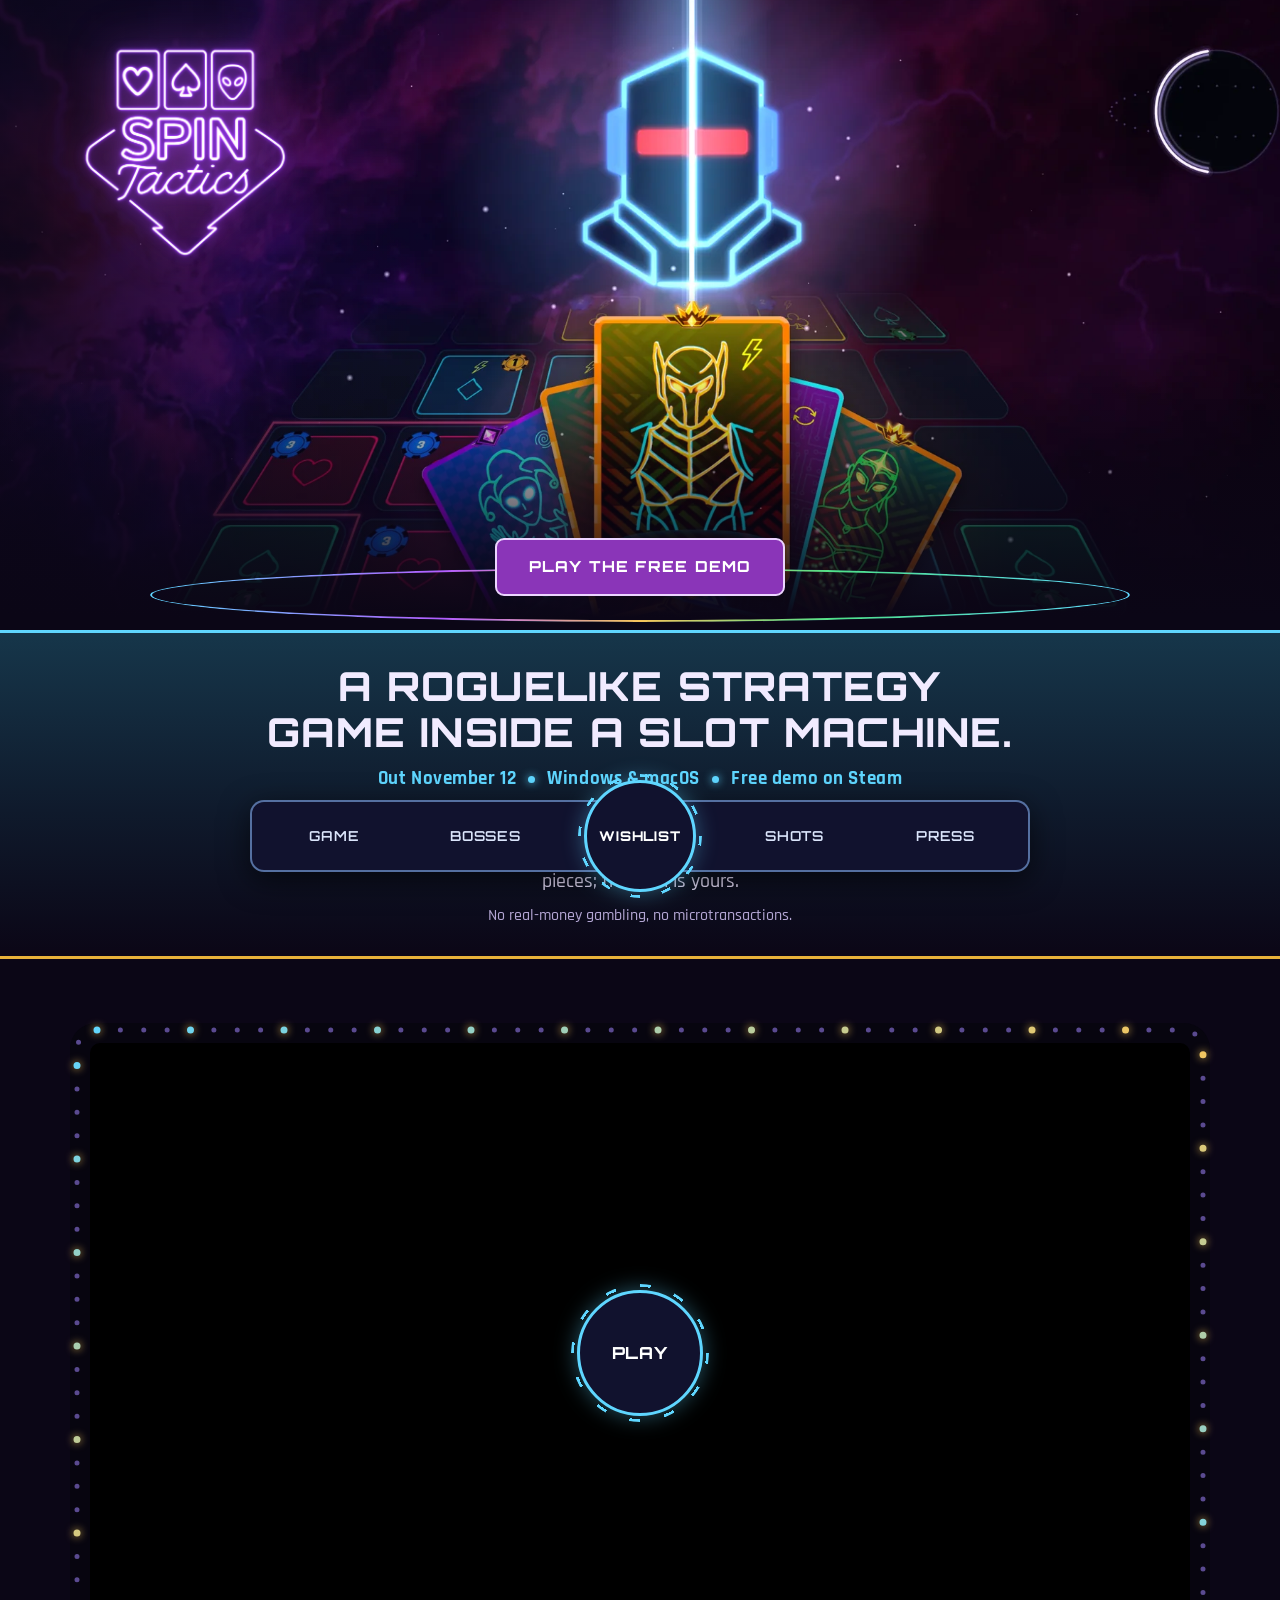
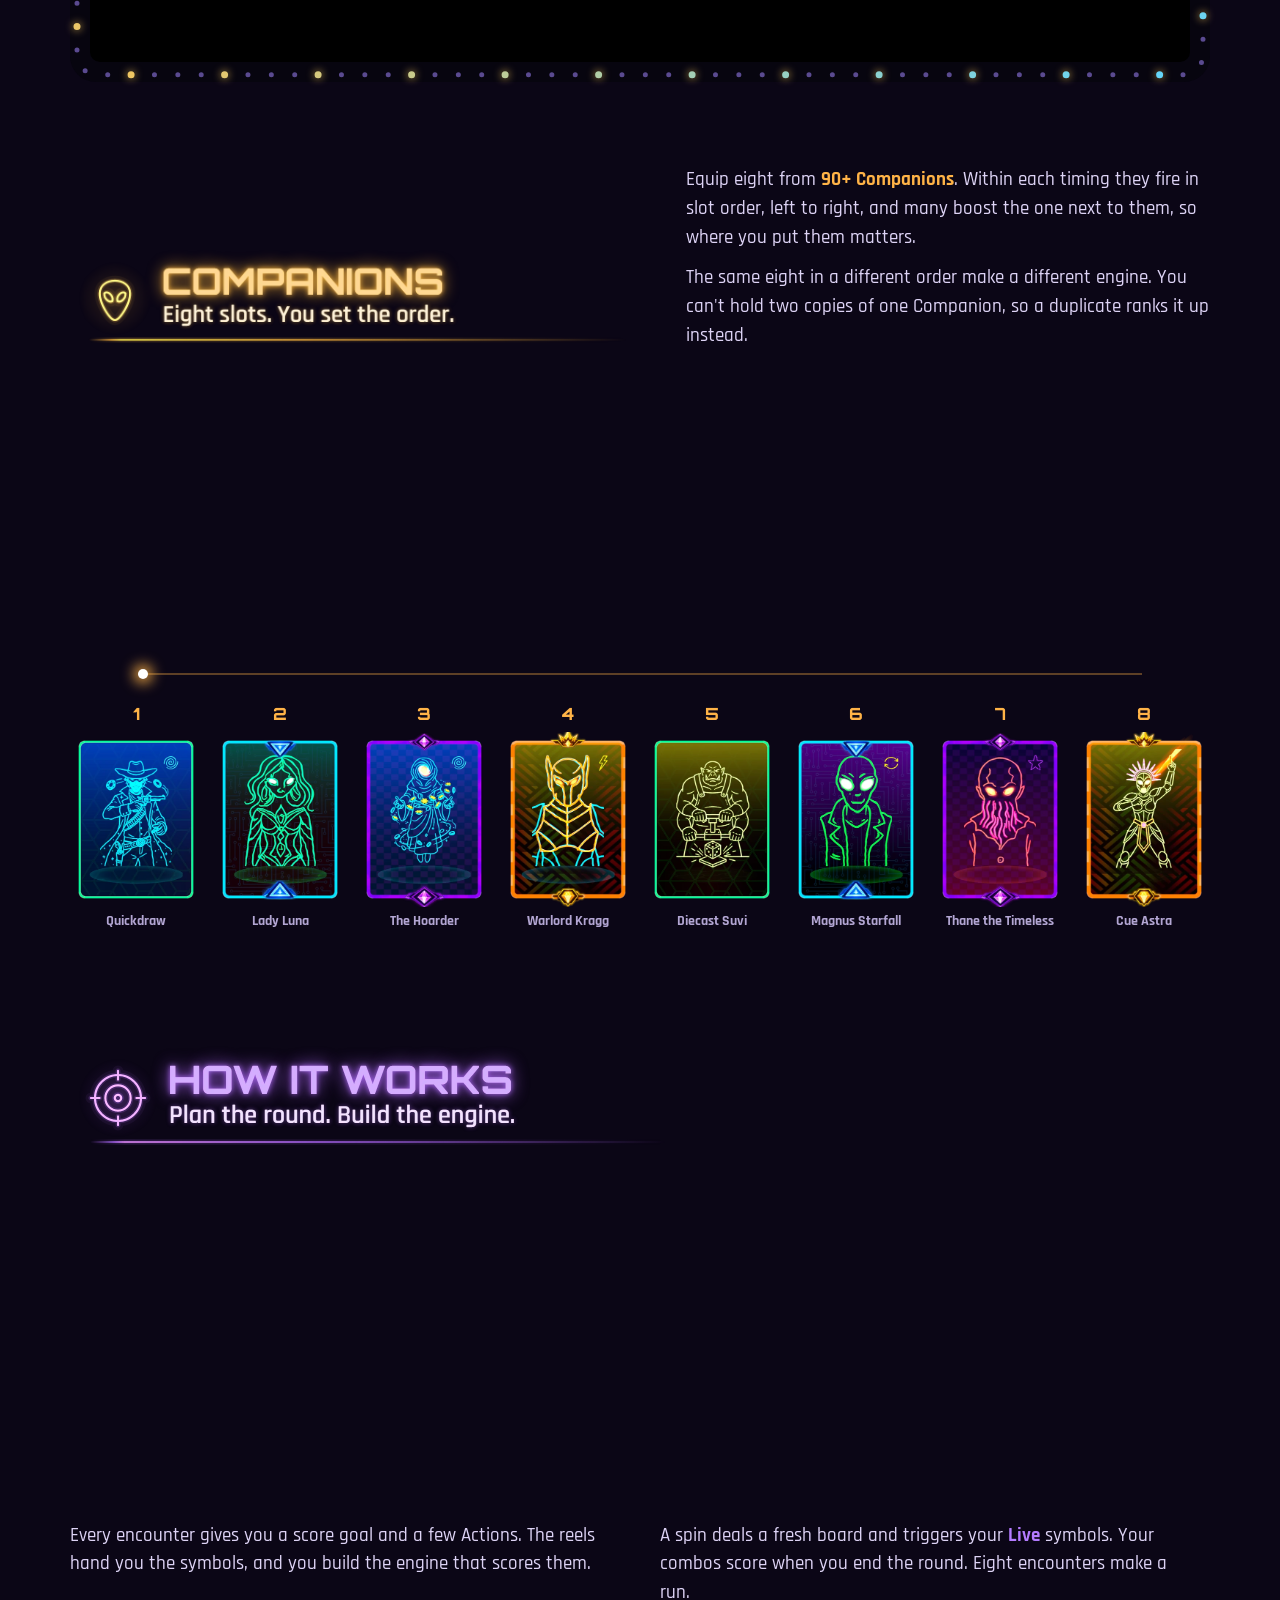
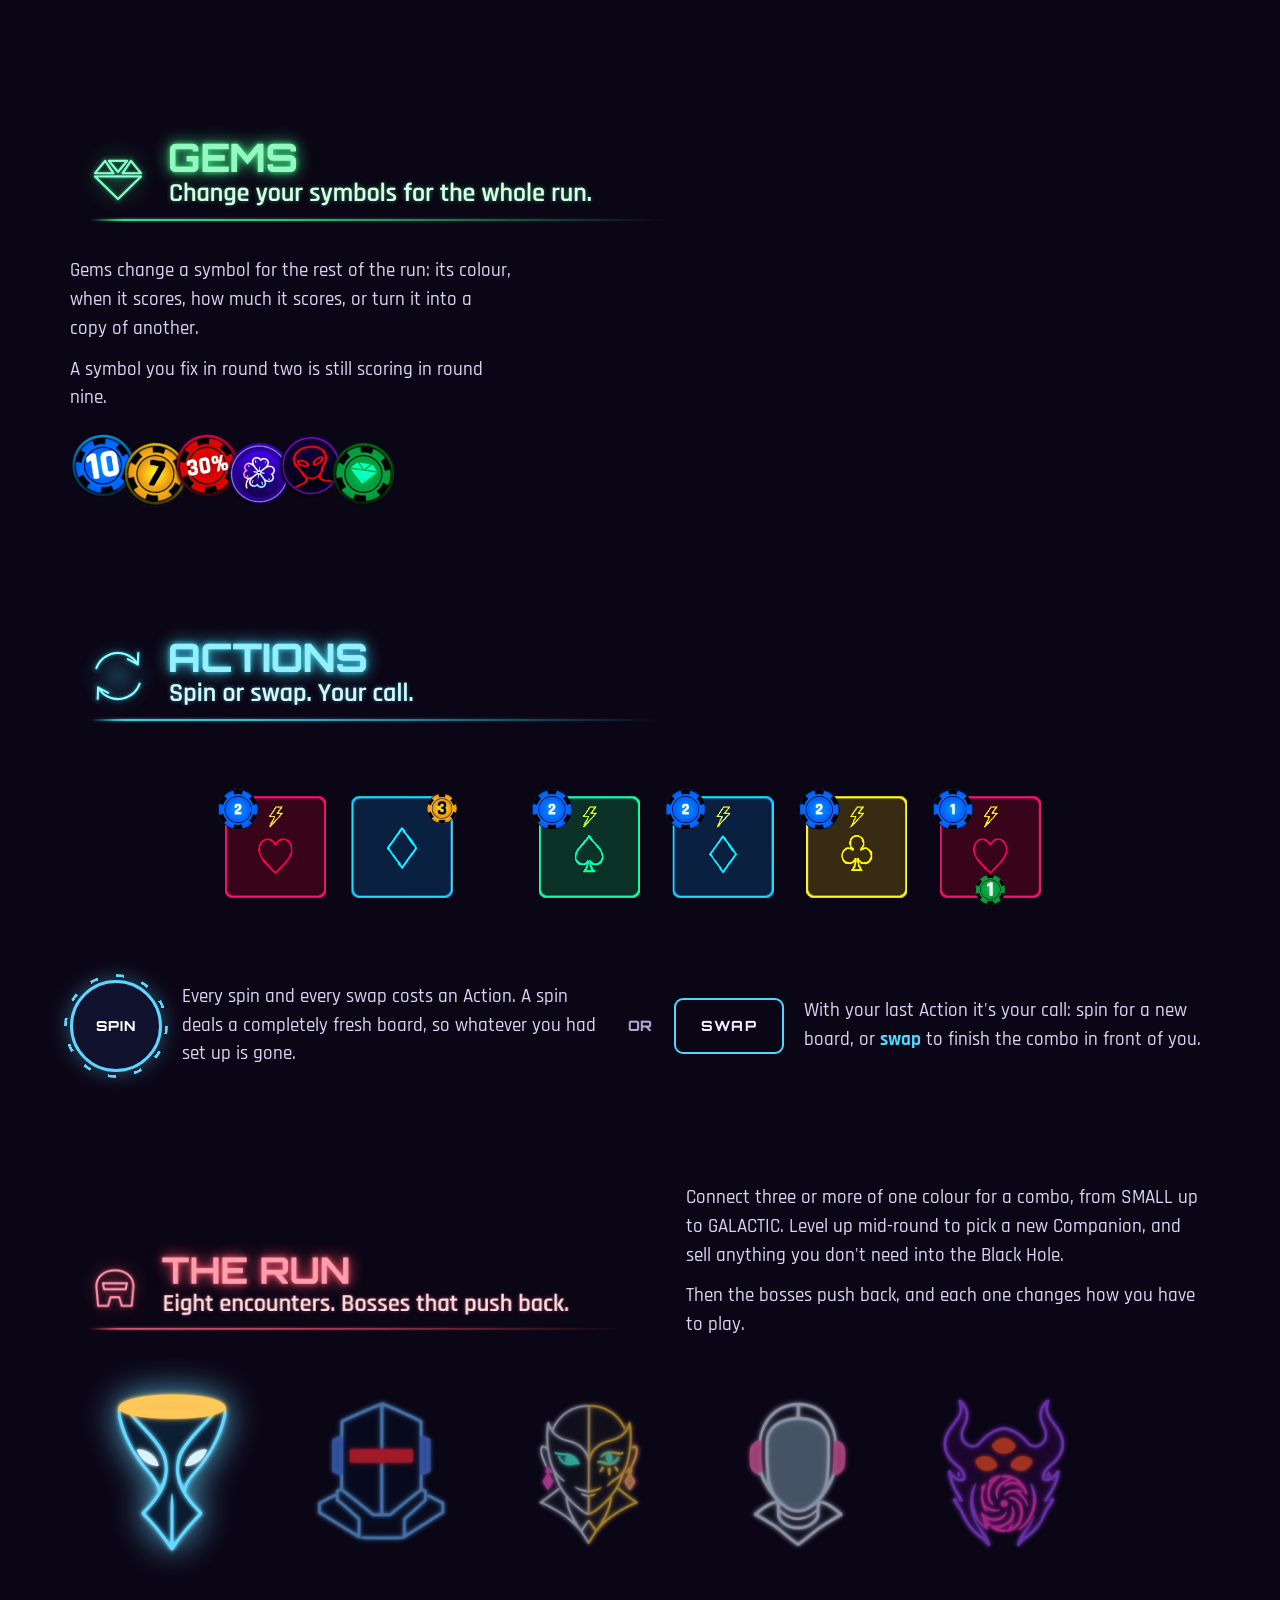
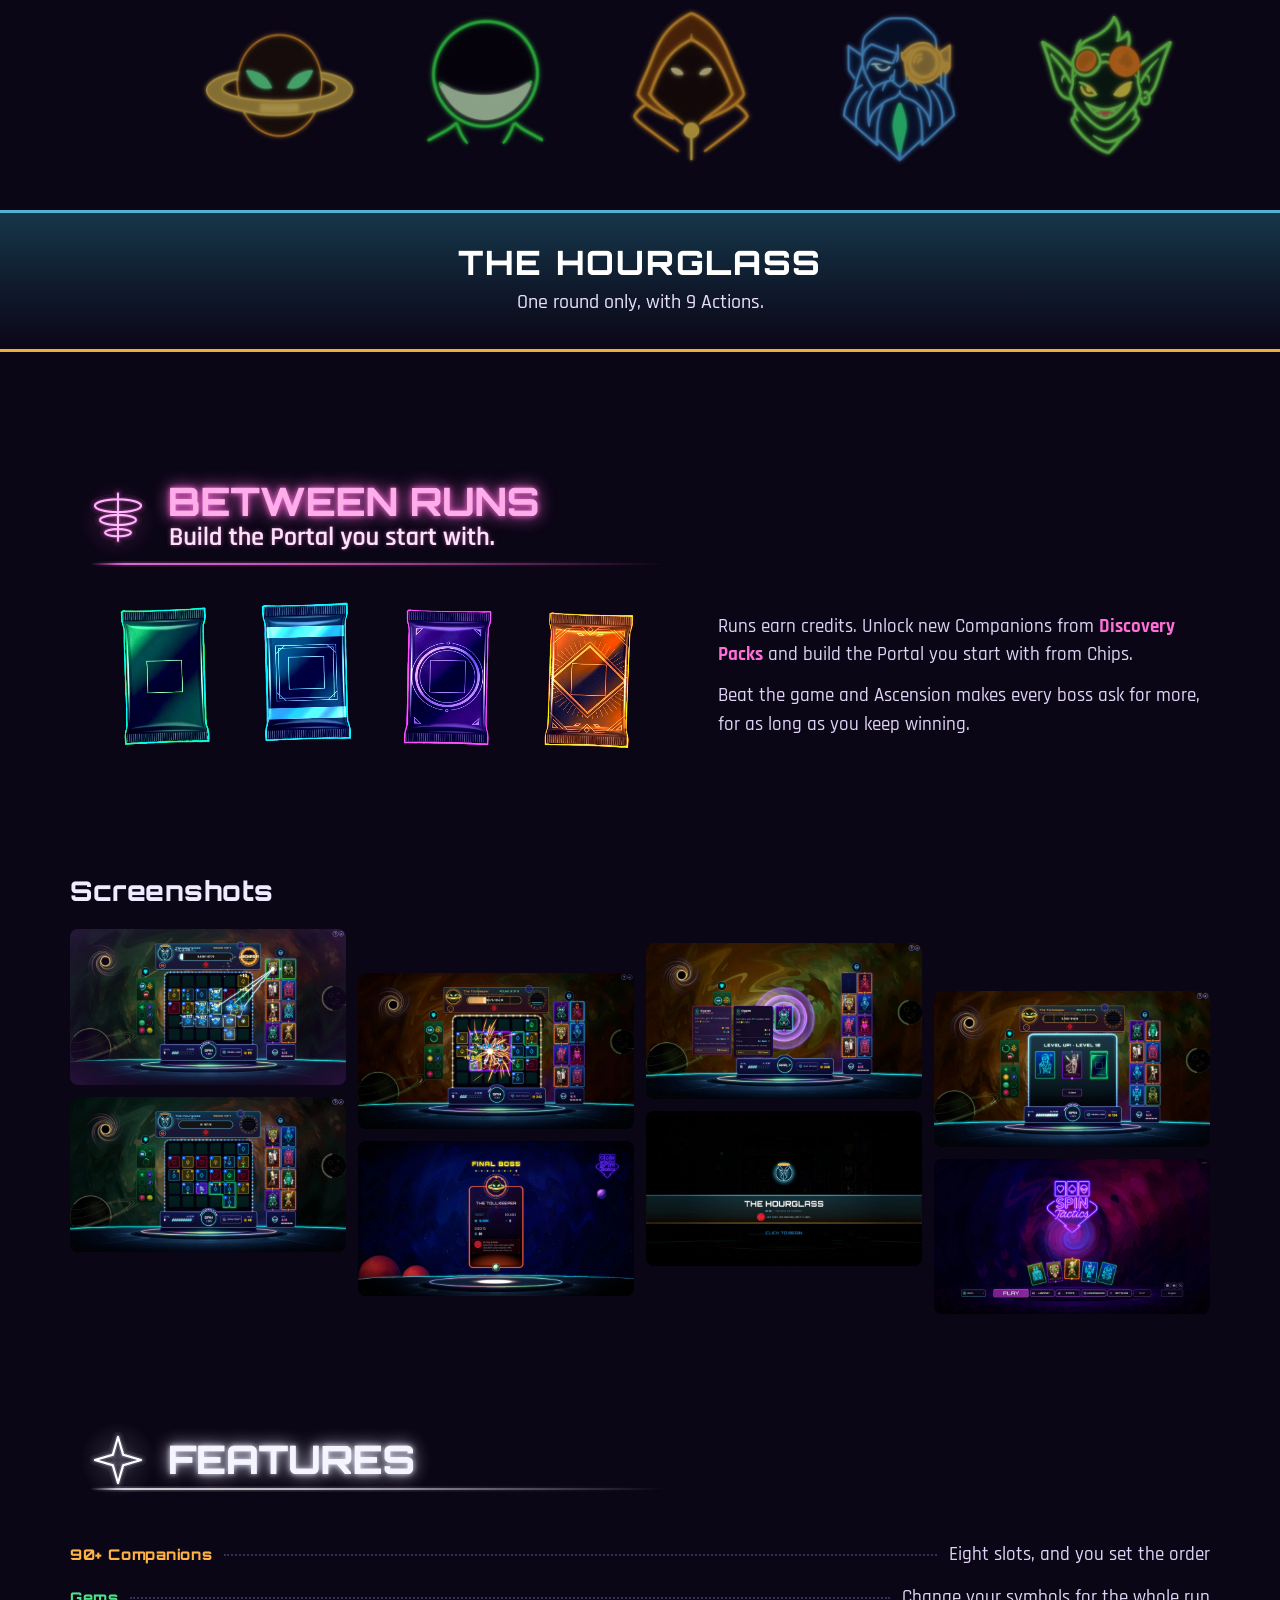
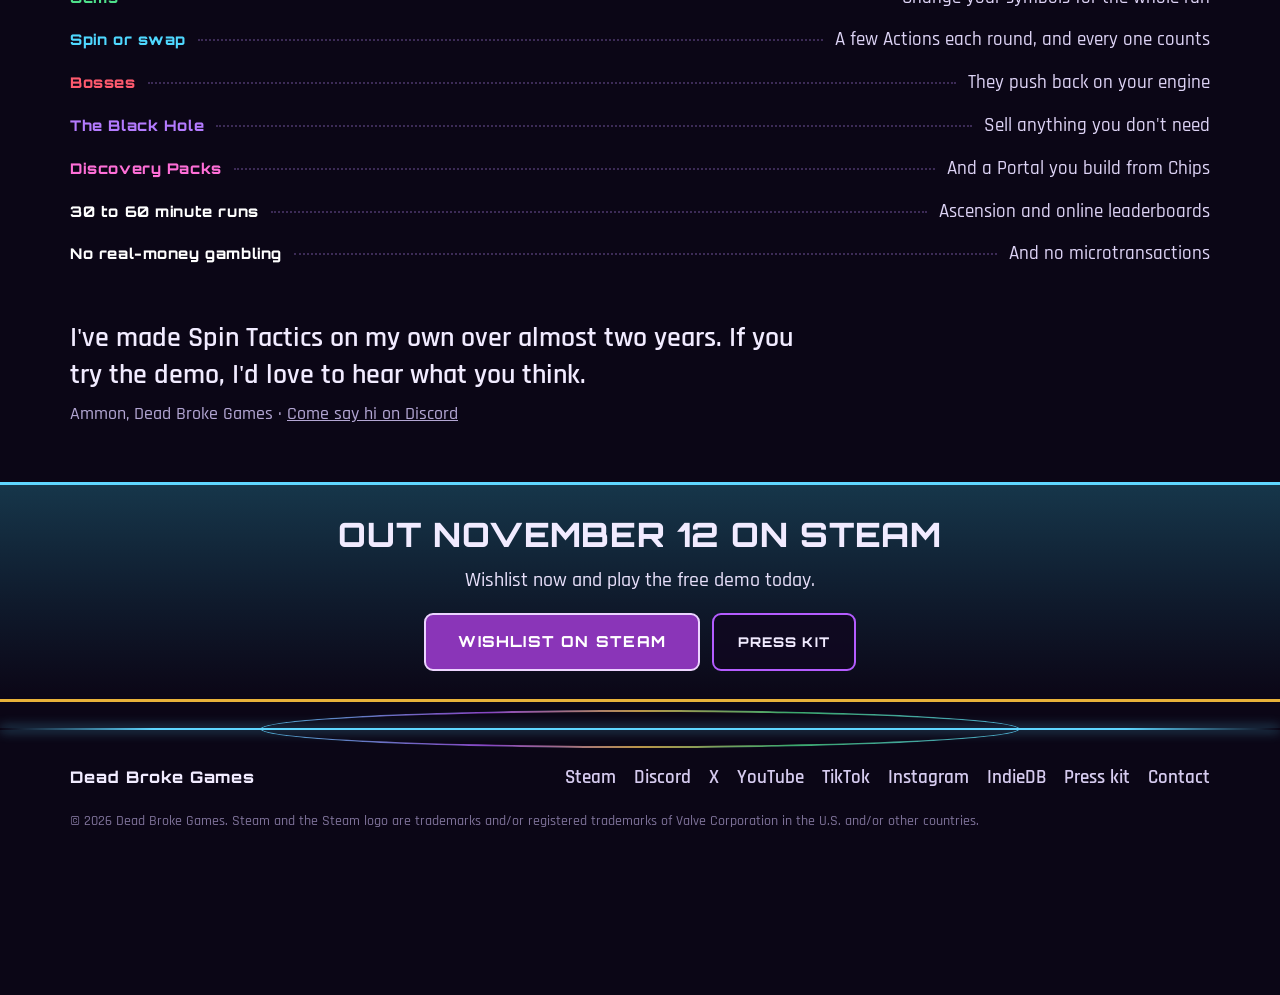
==== commit 718c827f: "Swap the trailer to the launch trailer (k9uM3ZnQtMA) The old video (ti62crWbHZc) was removed from Yo" ====
--- a/index.html
+++ b/index.html
@@ -193,7 +193,7 @@
           <rect class="dim" rx="20" pathLength="150"/>
           <rect class="lit" rx="20" pathLength="150"/>
         </svg>
-        <div class="video-frame" id="trailer" style="background-image:url('https://i.ytimg.com/vi/ti62crWbHZc/maxresdefault.jpg')">
+        <div class="video-frame" id="trailer" style="background-image:url('https://i.ytimg.com/vi/k9uM3ZnQtMA/maxresdefault.jpg')">
           <button type="button" aria-label="Play the Spin Tactics trailer"><span class="dial">PLAY</span></button>
         </div>
       </div>
@@ -382,7 +382,7 @@
     // Trailer: load YouTube only when asked
     document.querySelector('#trailer button').addEventListener('click', function () {
       const f = document.createElement('iframe');
-      f.src = 'https://www.youtube-nocookie.com/embed/ti62crWbHZc?autoplay=1&rel=0';
+      f.src = 'https://www.youtube-nocookie.com/embed/k9uM3ZnQtMA?autoplay=1&rel=0';
       f.title = 'Spin Tactics trailer';
       f.allow = 'autoplay; encrypted-media; picture-in-picture; fullscreen';
       f.allowFullscreen = true;
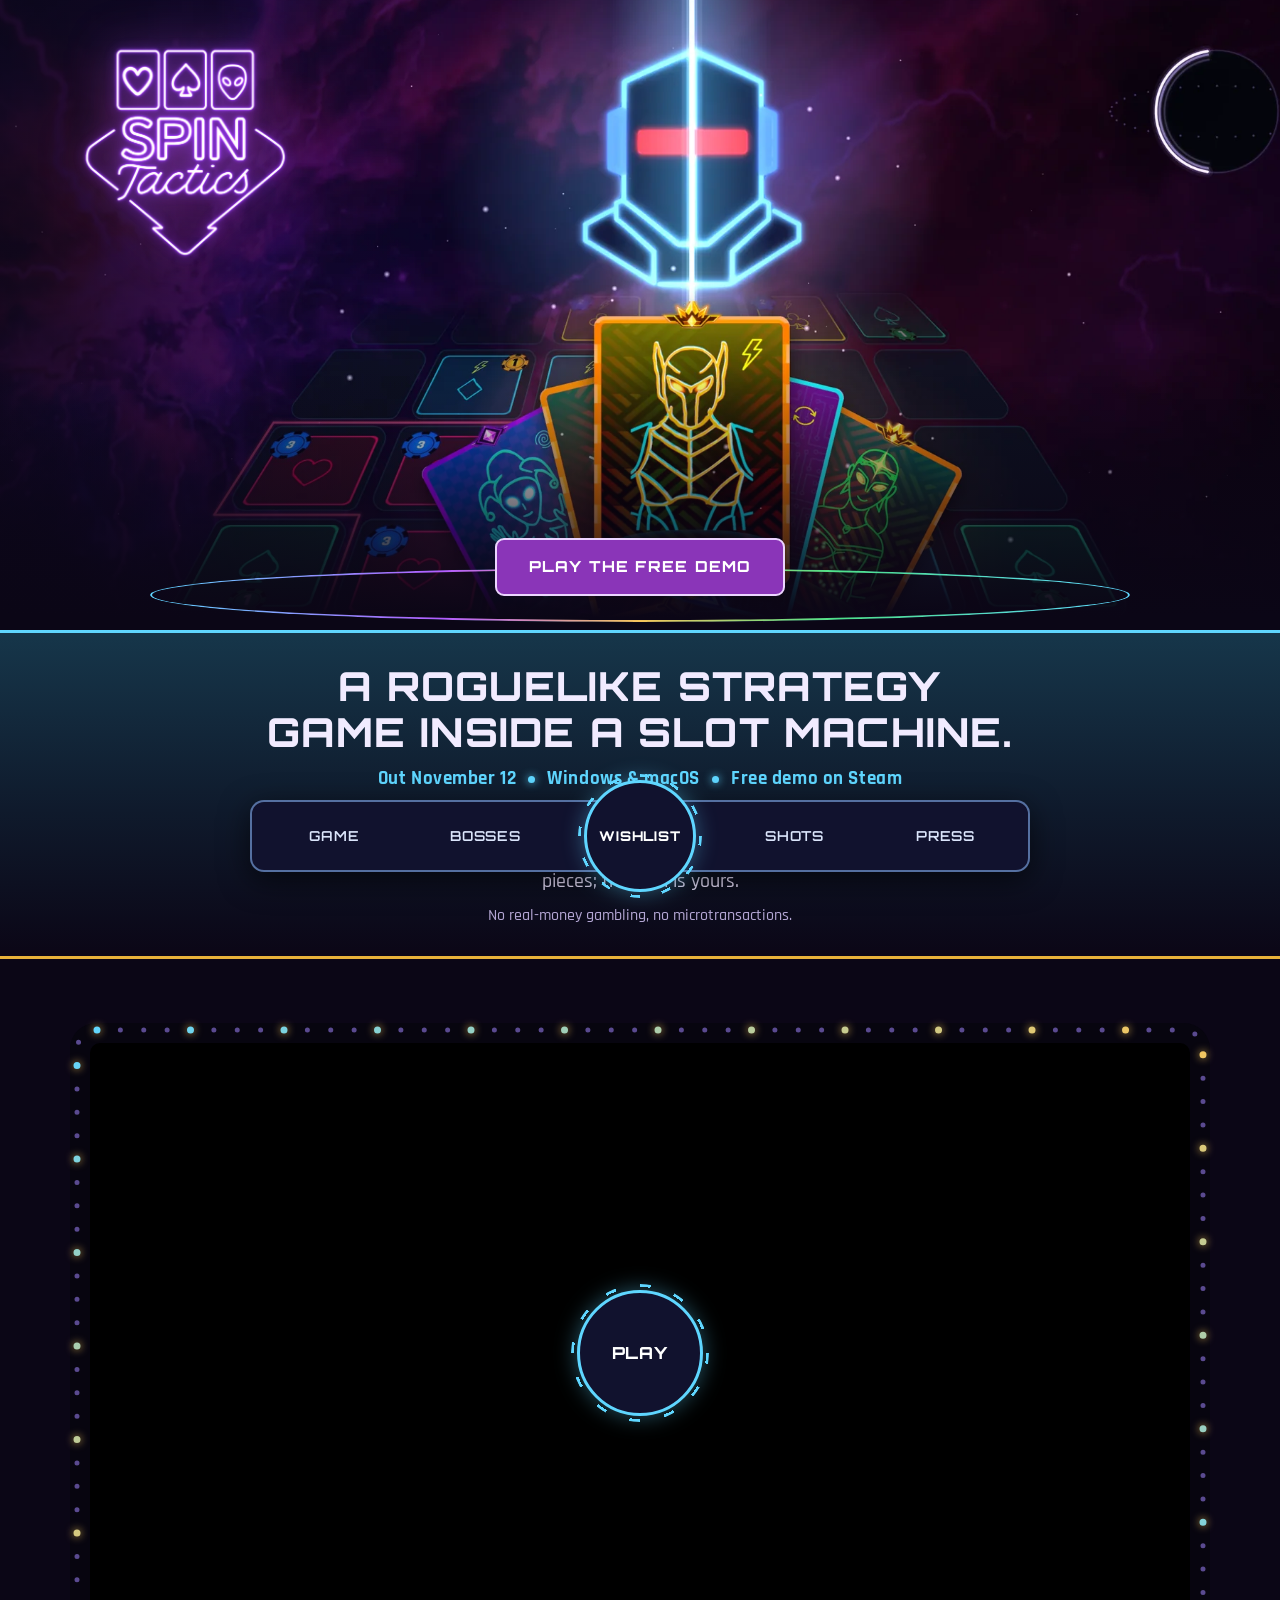
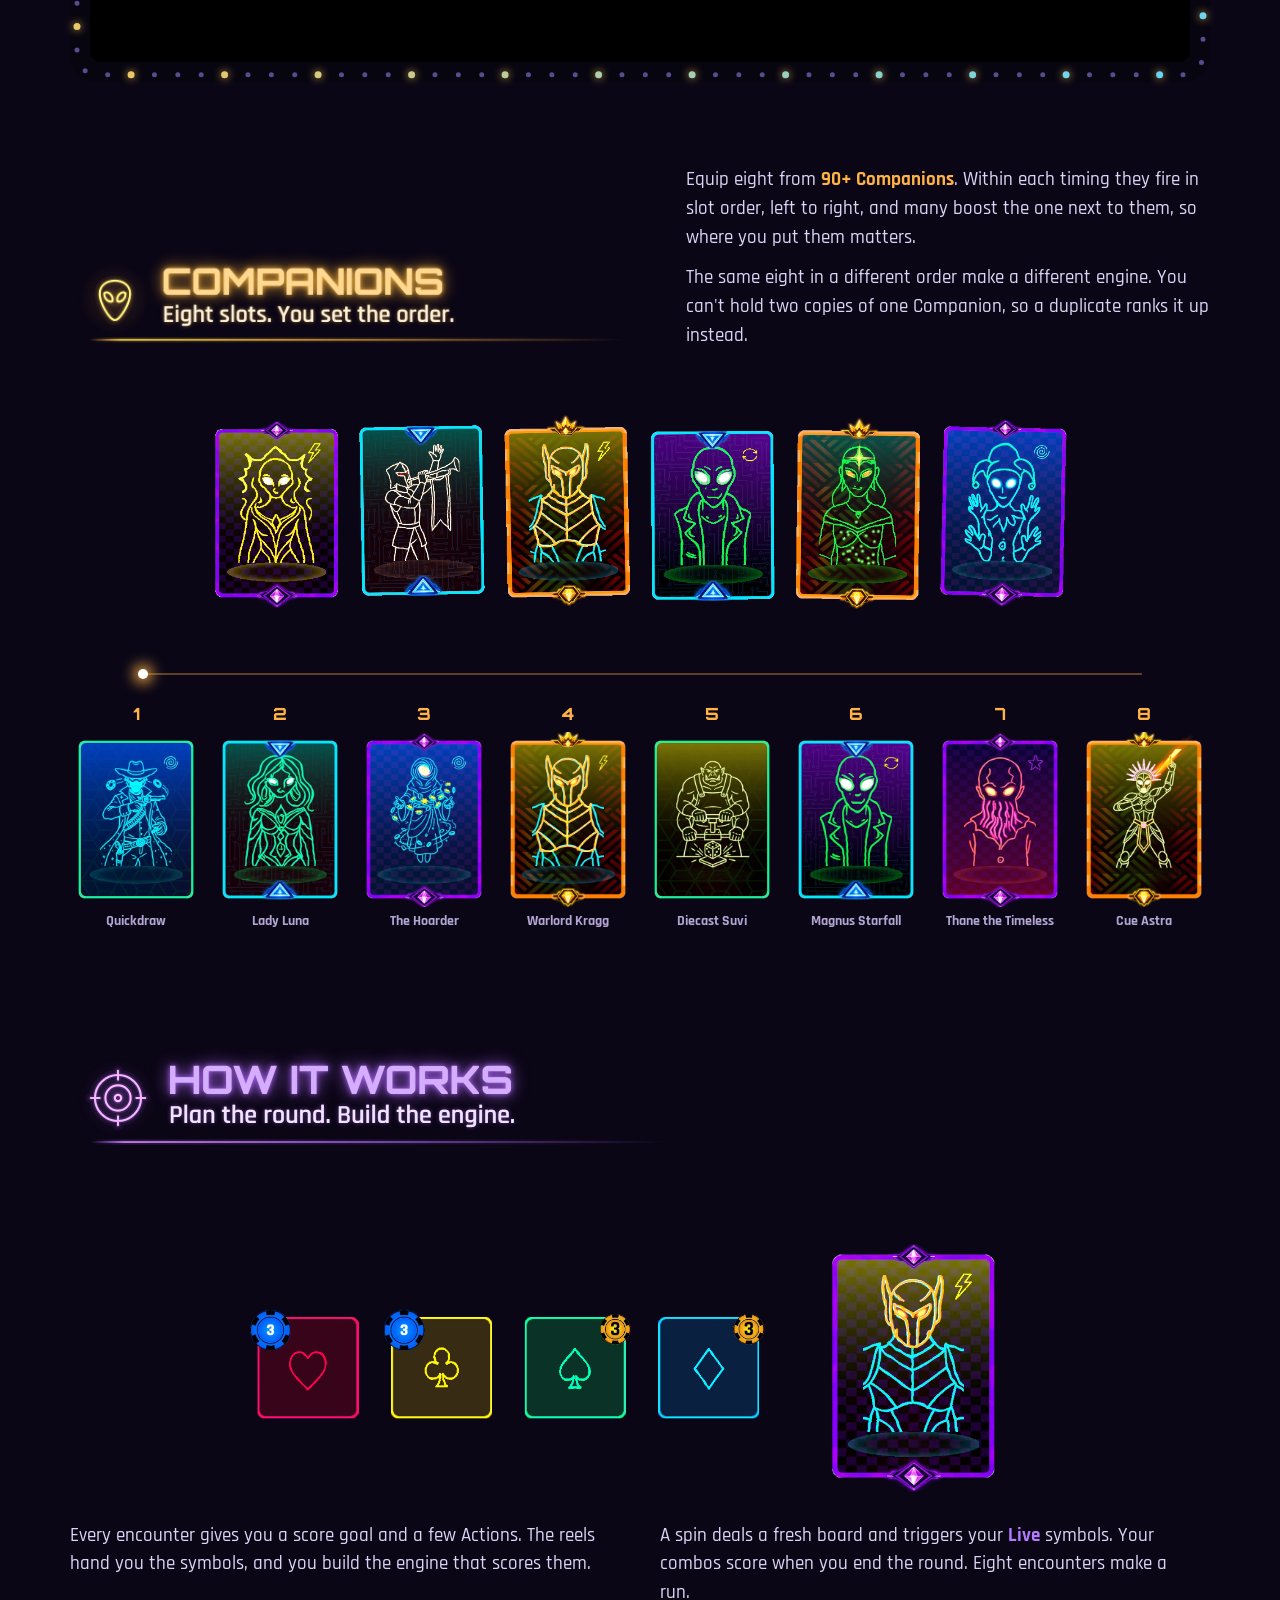
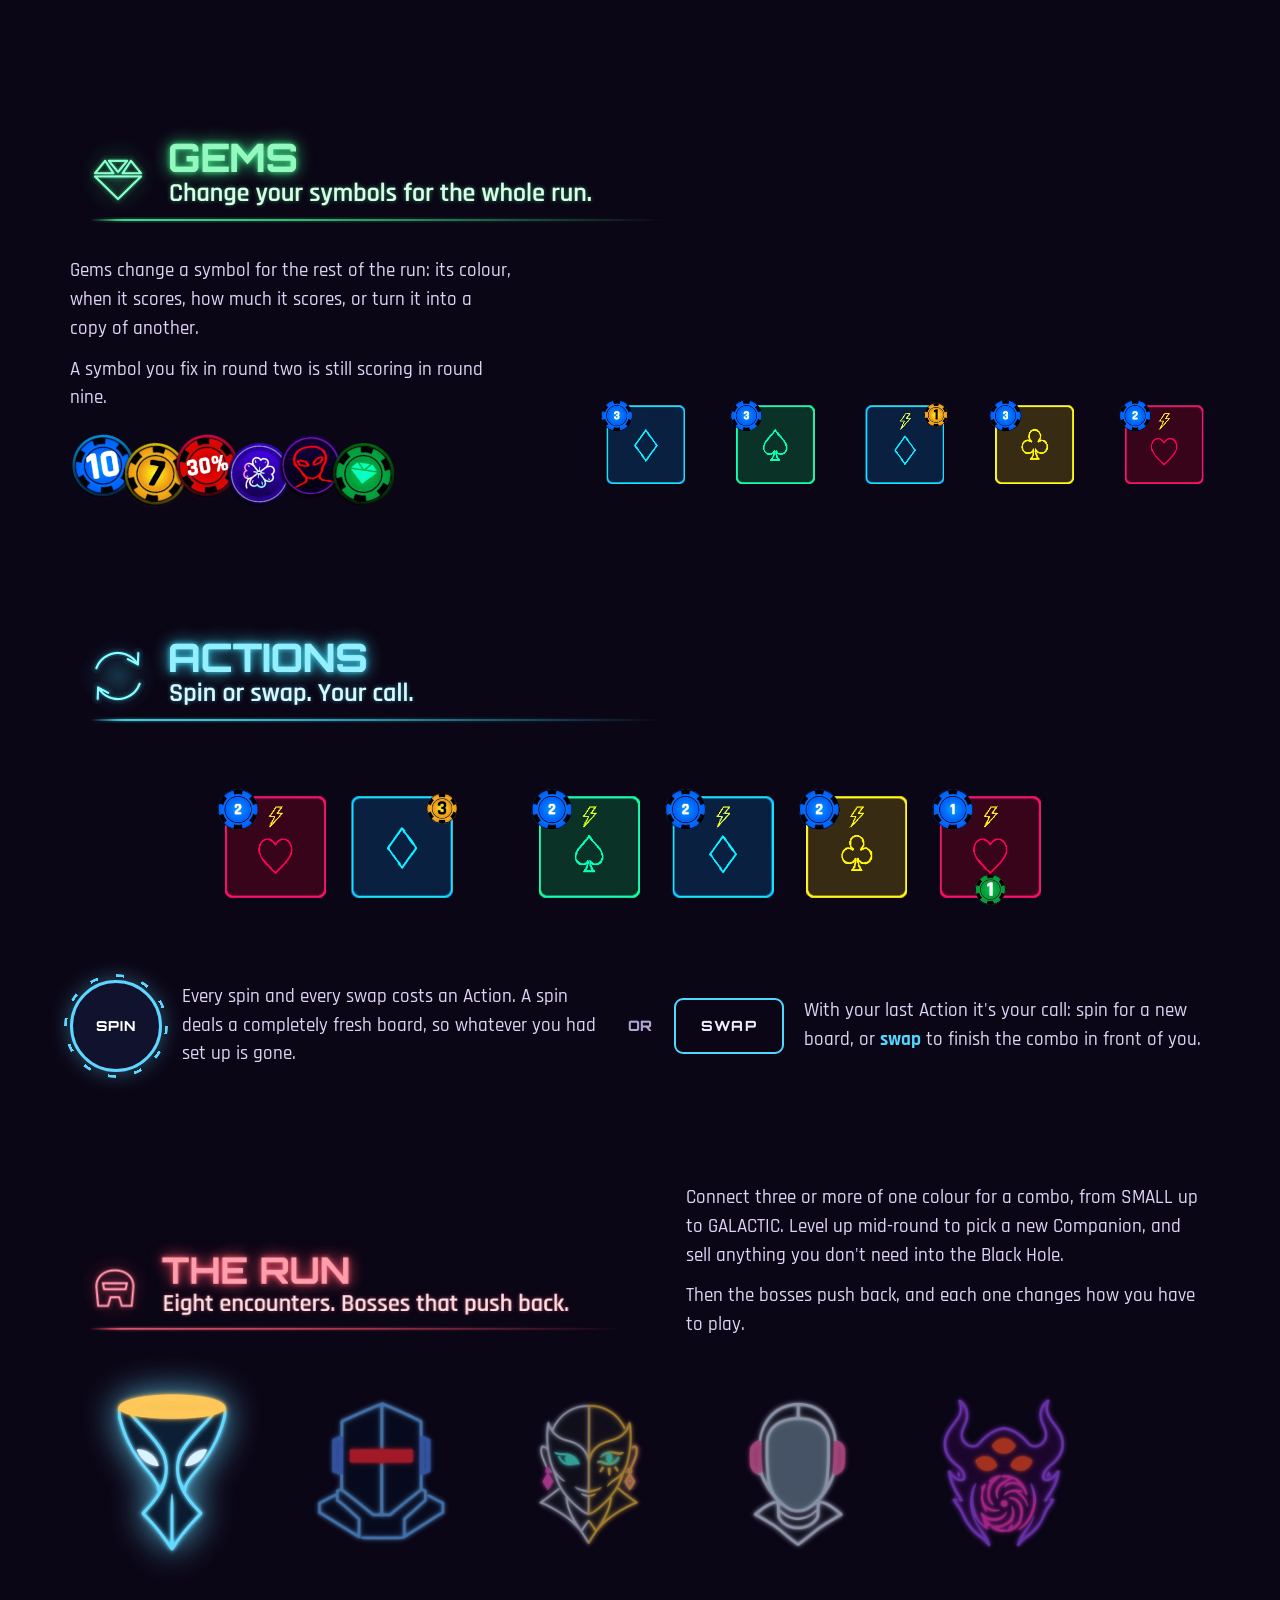
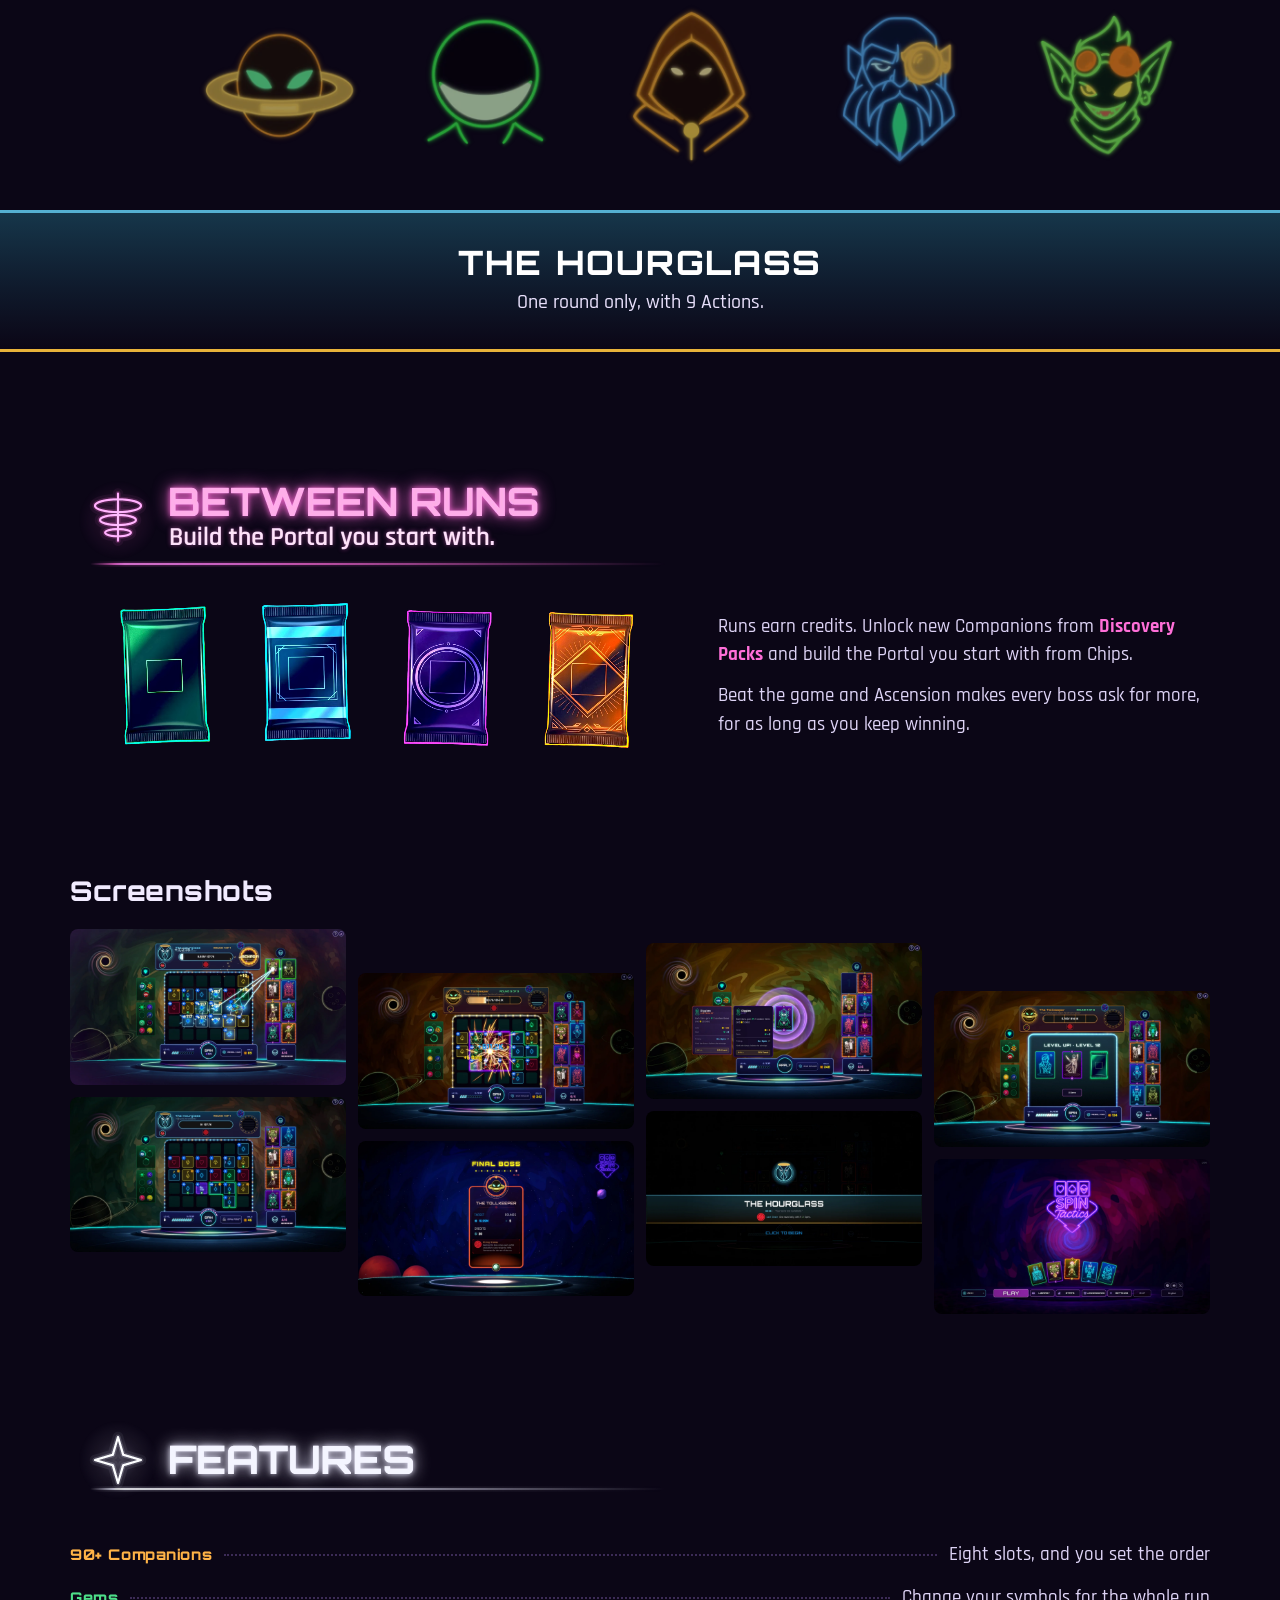
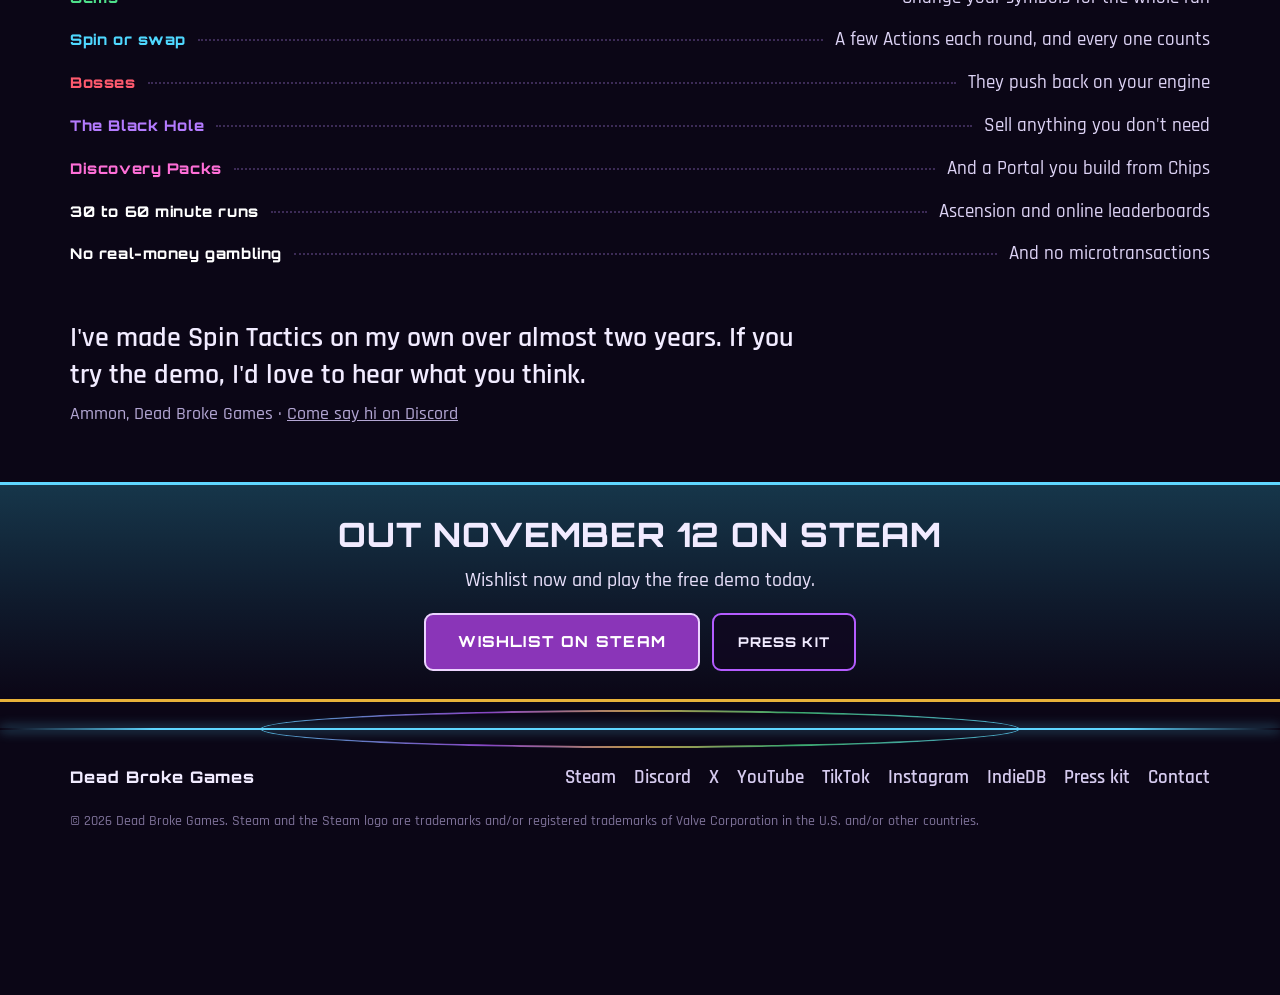
==== commit f79aee7e: "Email signup: news form on home, press list form on press page (Kit, hidden until form ids are set)" ====
--- a/index.html
+++ b/index.html
@@ -345,6 +345,16 @@
           <a class="plaque plaque-go" href="https://store.steampowered.com/app/3856990/Spin_Tactics/?utm_source=website&amp;utm_campaign=bottom" target="_blank" rel="noopener">Wishlist on Steam</a>
           <a class="plaque" href="press/">Press kit</a>
         </div>
+        <div class="signup" data-signup="players" hidden>
+          <h3>Get news by email</h3>
+          <p>I only write when something big happens: a major update, a sale, or my next game. You can unsubscribe anytime.</p>
+          <form method="post">
+            <label class="sr-only" for="signupPlayers">Email address</label>
+            <input id="signupPlayers" type="email" name="email_address" placeholder="Your email" autocomplete="email" required>
+            <button class="plaque" type="submit">Sign up</button>
+          </form>
+          <p class="signup-msg" role="status" aria-live="polite"></p>
+        </div>
       </div>
     </section>
   </main>
@@ -438,5 +448,6 @@
     lb.addEventListener('click', function () { lb.classList.remove('open'); lb.setAttribute('aria-hidden', 'true'); });
     document.addEventListener('keydown', function (e) { if (e.key === 'Escape') lb.click(); });
   </script>
+  <script src="assets/signup.js" defer></script>
 </body>
 </html>
--- a/assets/machine.css
+++ b/assets/machine.css
@@ -154,3 +154,16 @@
   html { scroll-behavior: auto; }
   .dial::before { animation: none; }
 }
+
+/* ---------- email signup (Kit), shared by home and press ---------- */
+.signup { margin: 34px auto 0; max-width: 560px; text-align: center; }
+.signup h3 { font-family: 'Orbitron', sans-serif; font-weight: 800; font-size: 1.05rem; letter-spacing: .06em; text-transform: uppercase; }
+.signup p { margin-top: 6px; color: var(--muted); font-size: 1.05rem; }
+.signup form { display: flex; gap: 10px; margin-top: 14px; }
+.signup input { flex: 1; min-width: 0; min-height: 52px; padding: 0 16px; border-radius: 9px; border: 2px solid var(--line); background: rgba(16, 7, 32, .86); color: var(--text); font: 600 1.05rem 'Rajdhani', sans-serif; }
+.signup input:focus { outline: none; border-color: var(--teal); box-shadow: 0 0 0 3px rgba(95, 214, 255, .2); }
+.signup .plaque { flex: none; cursor: pointer; }
+.signup .plaque:disabled { opacity: .6; cursor: default; }
+.signup .signup-msg { min-height: 1.4em; color: var(--teal); font-weight: 600; }
+.sr-only { position: absolute; width: 1px; height: 1px; overflow: hidden; clip: rect(0 0 0 0); white-space: nowrap; }
+@media (max-width: 720px) { .signup form { flex-direction: column; } }
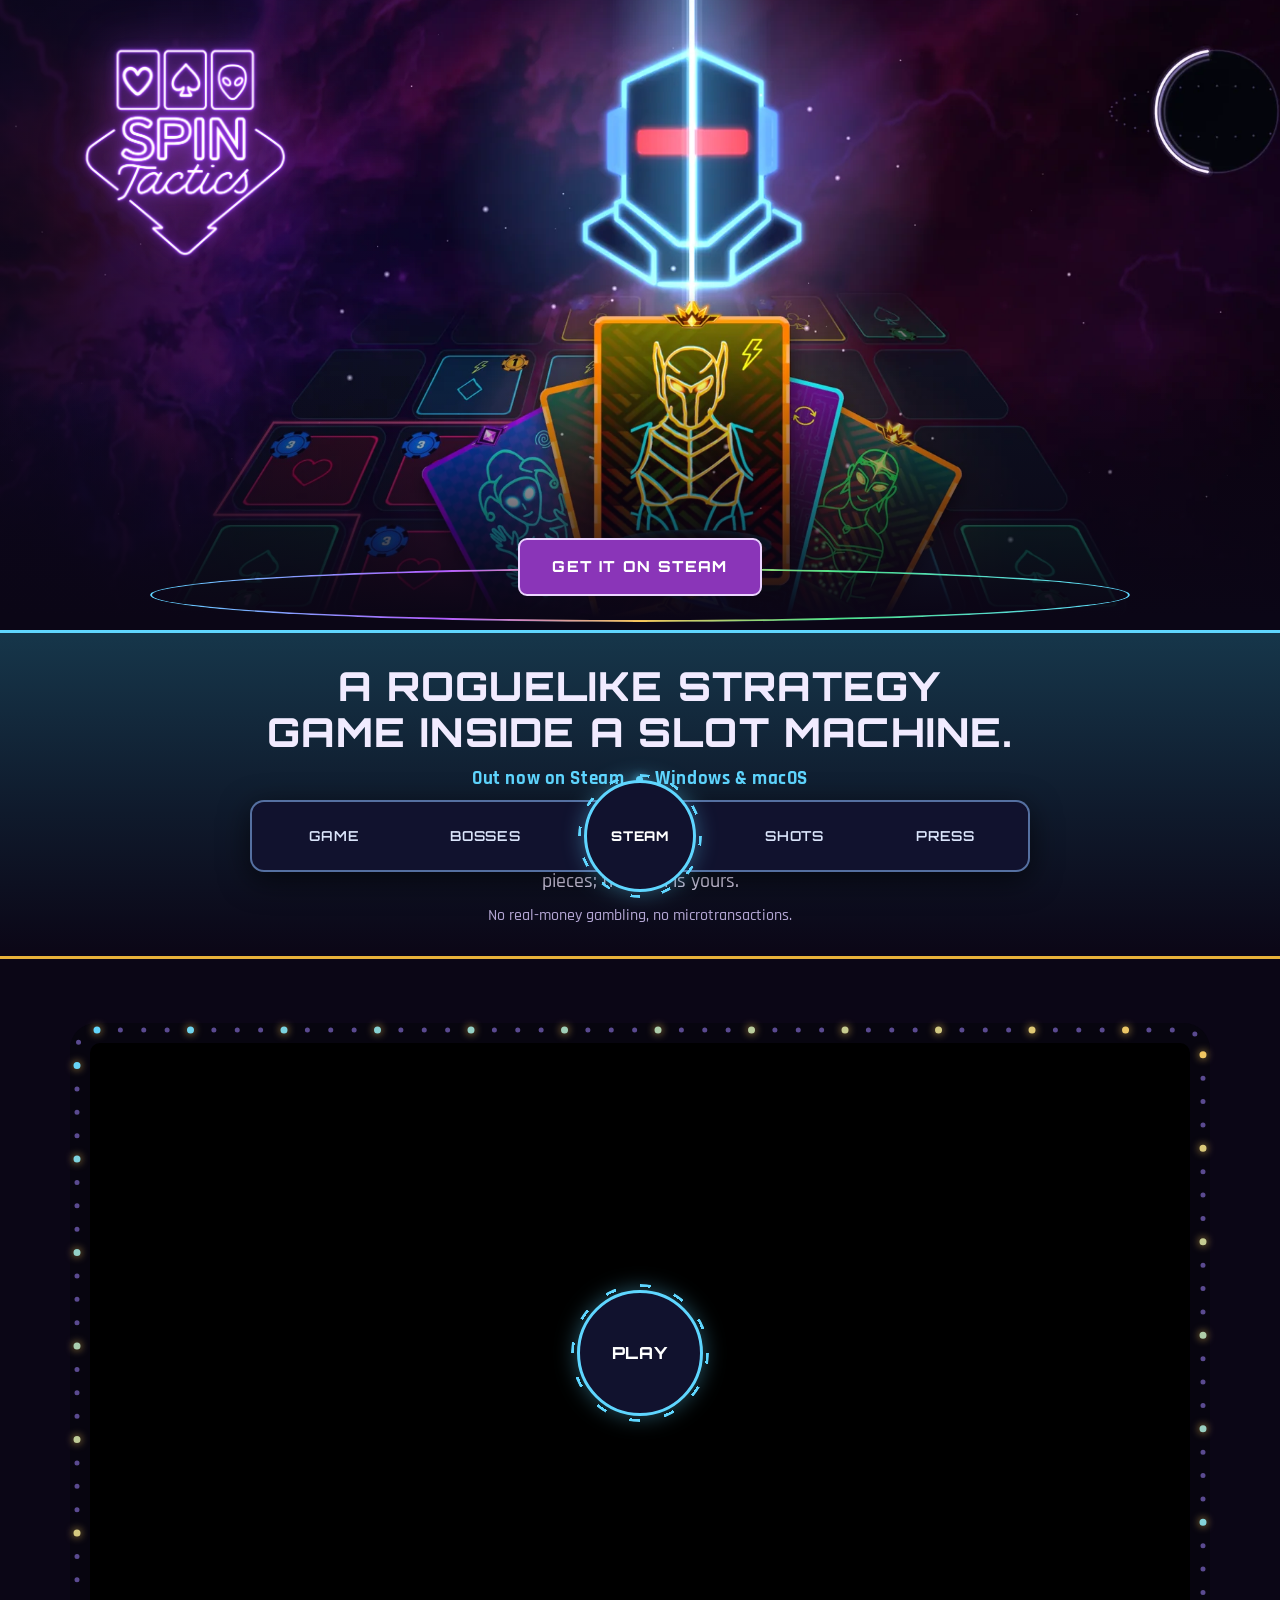
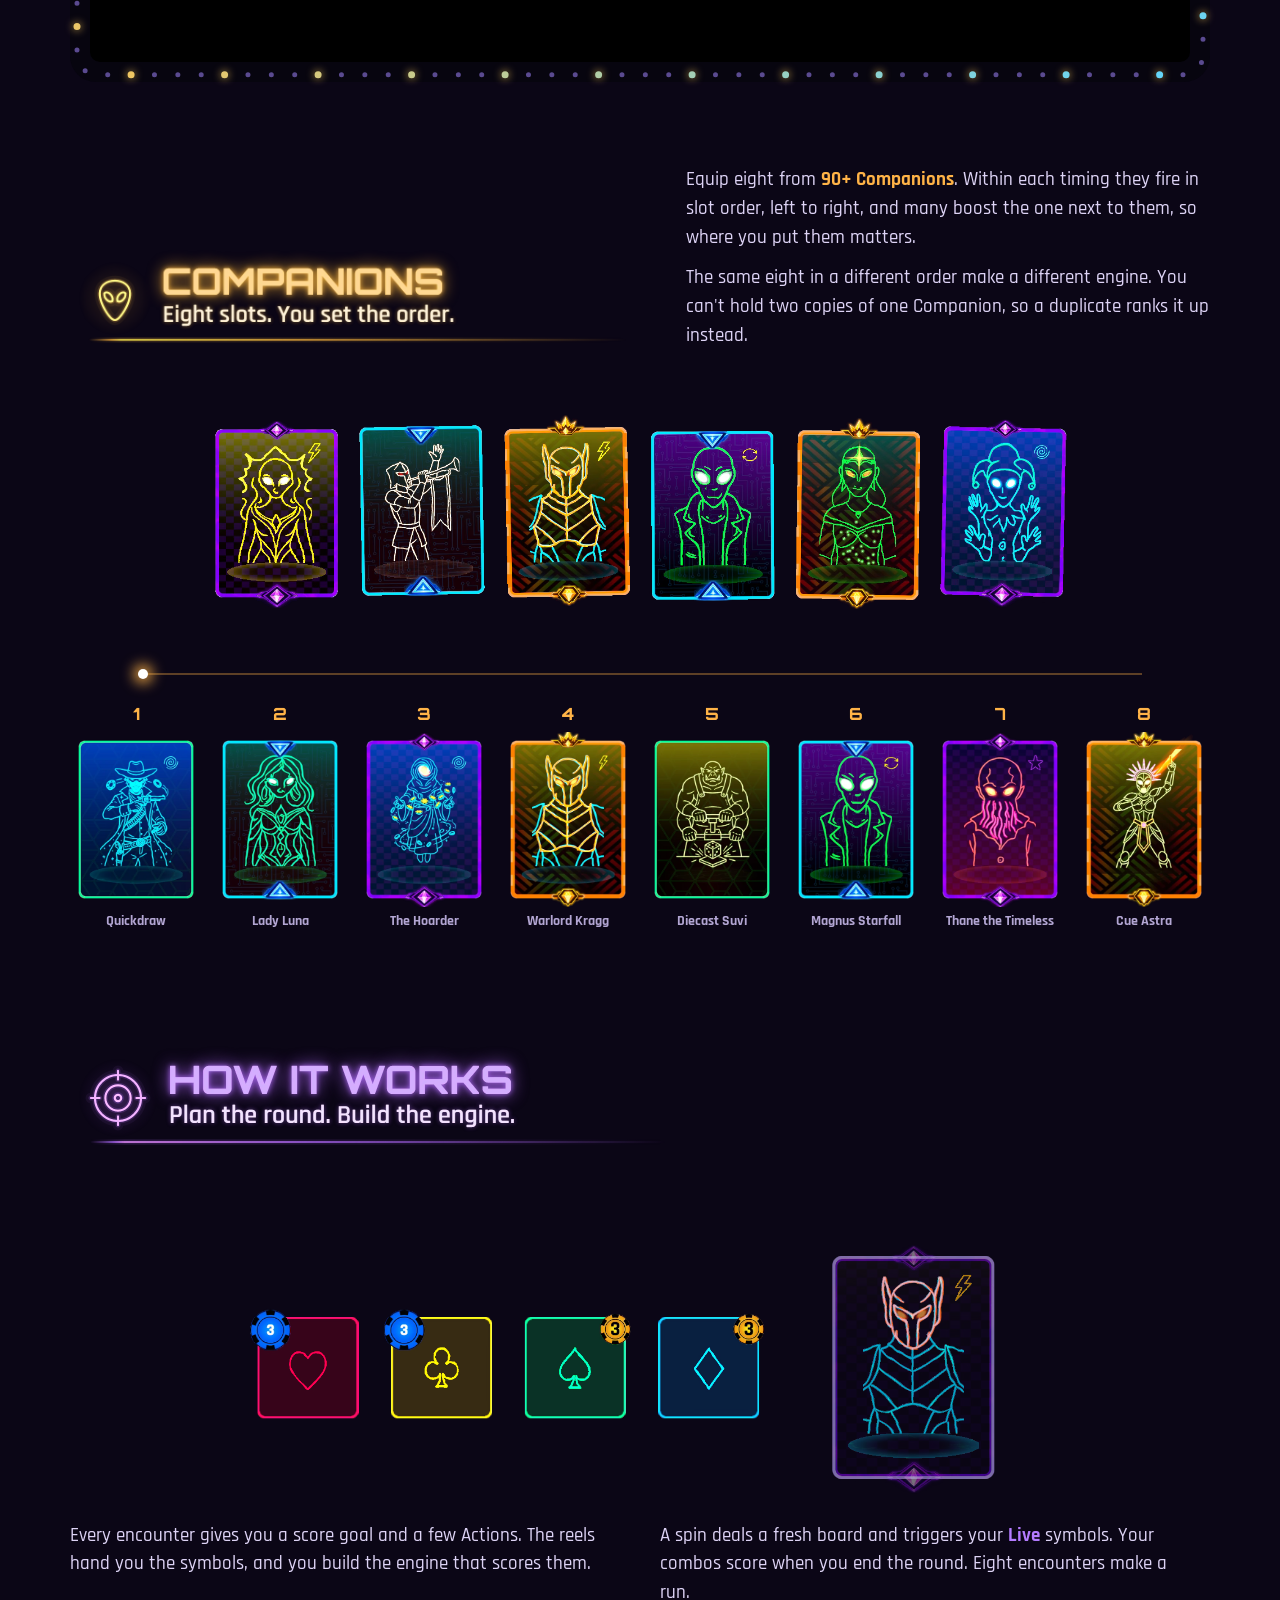
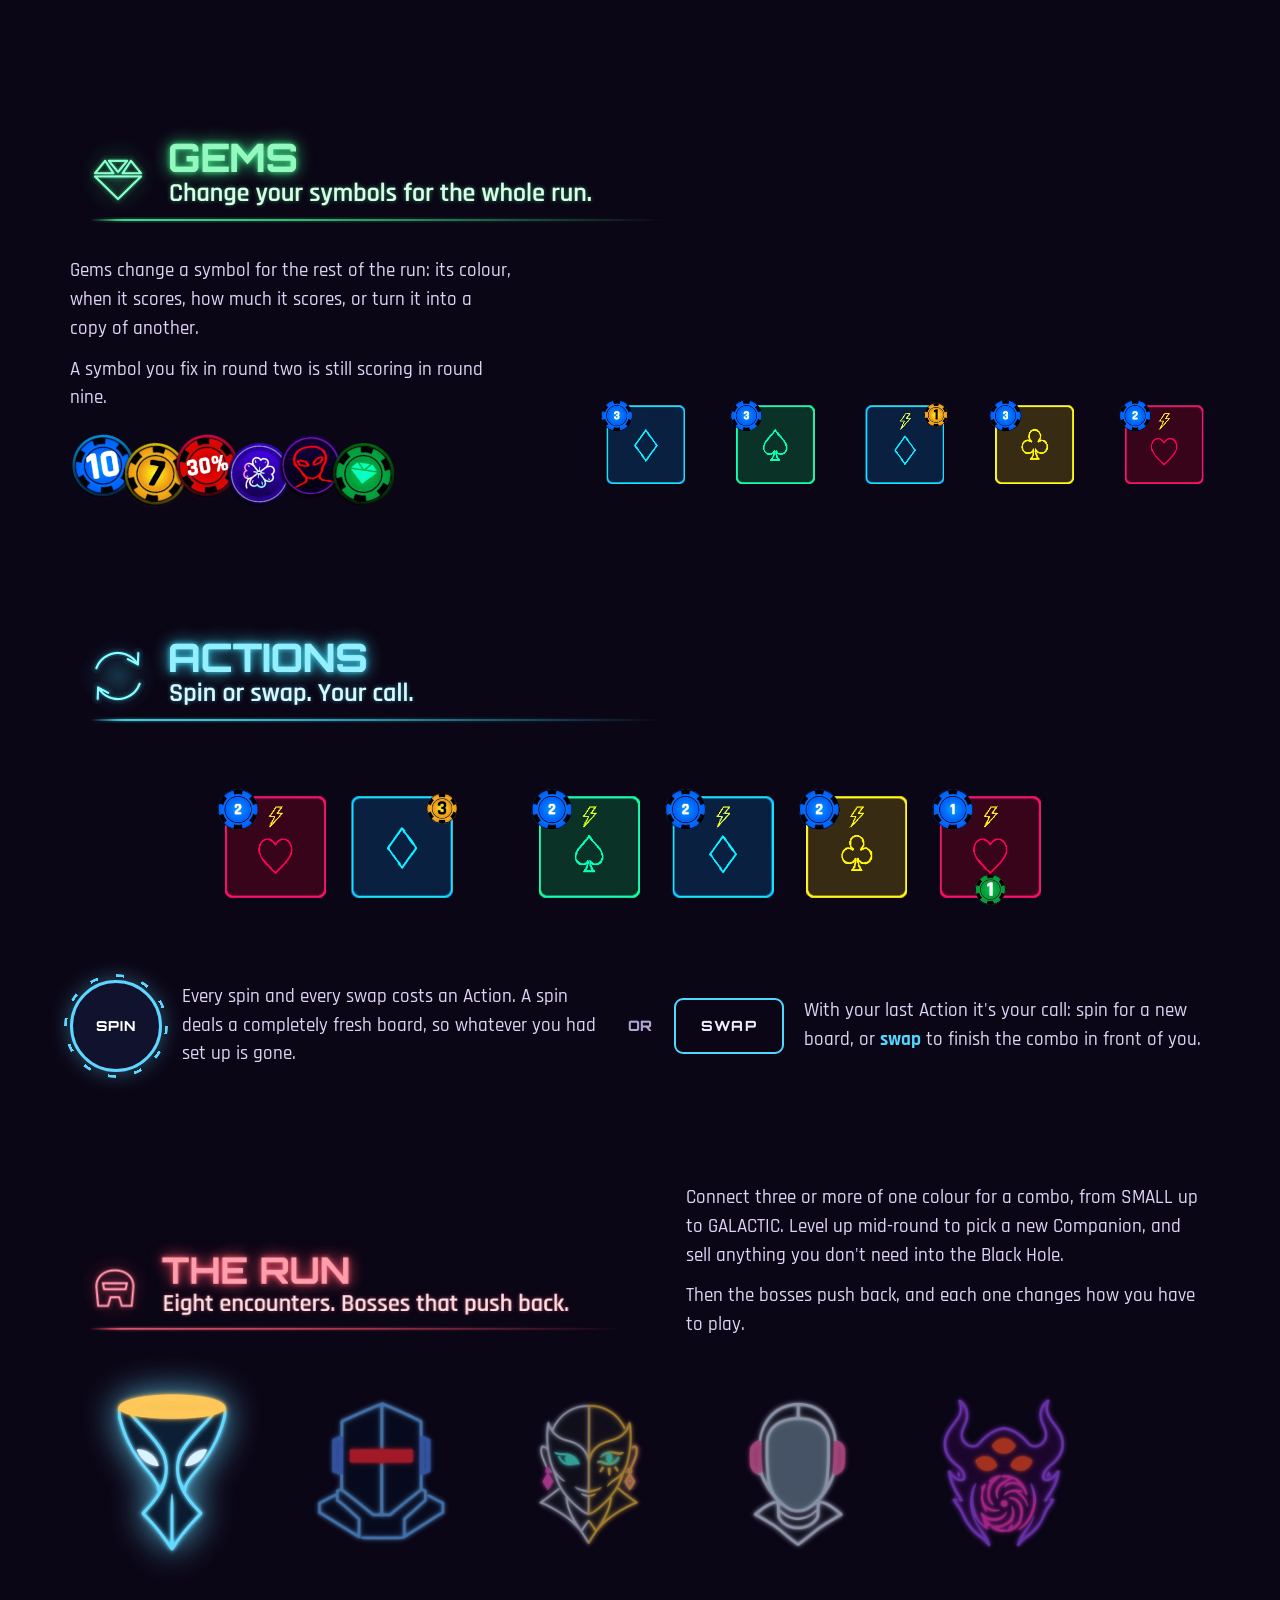
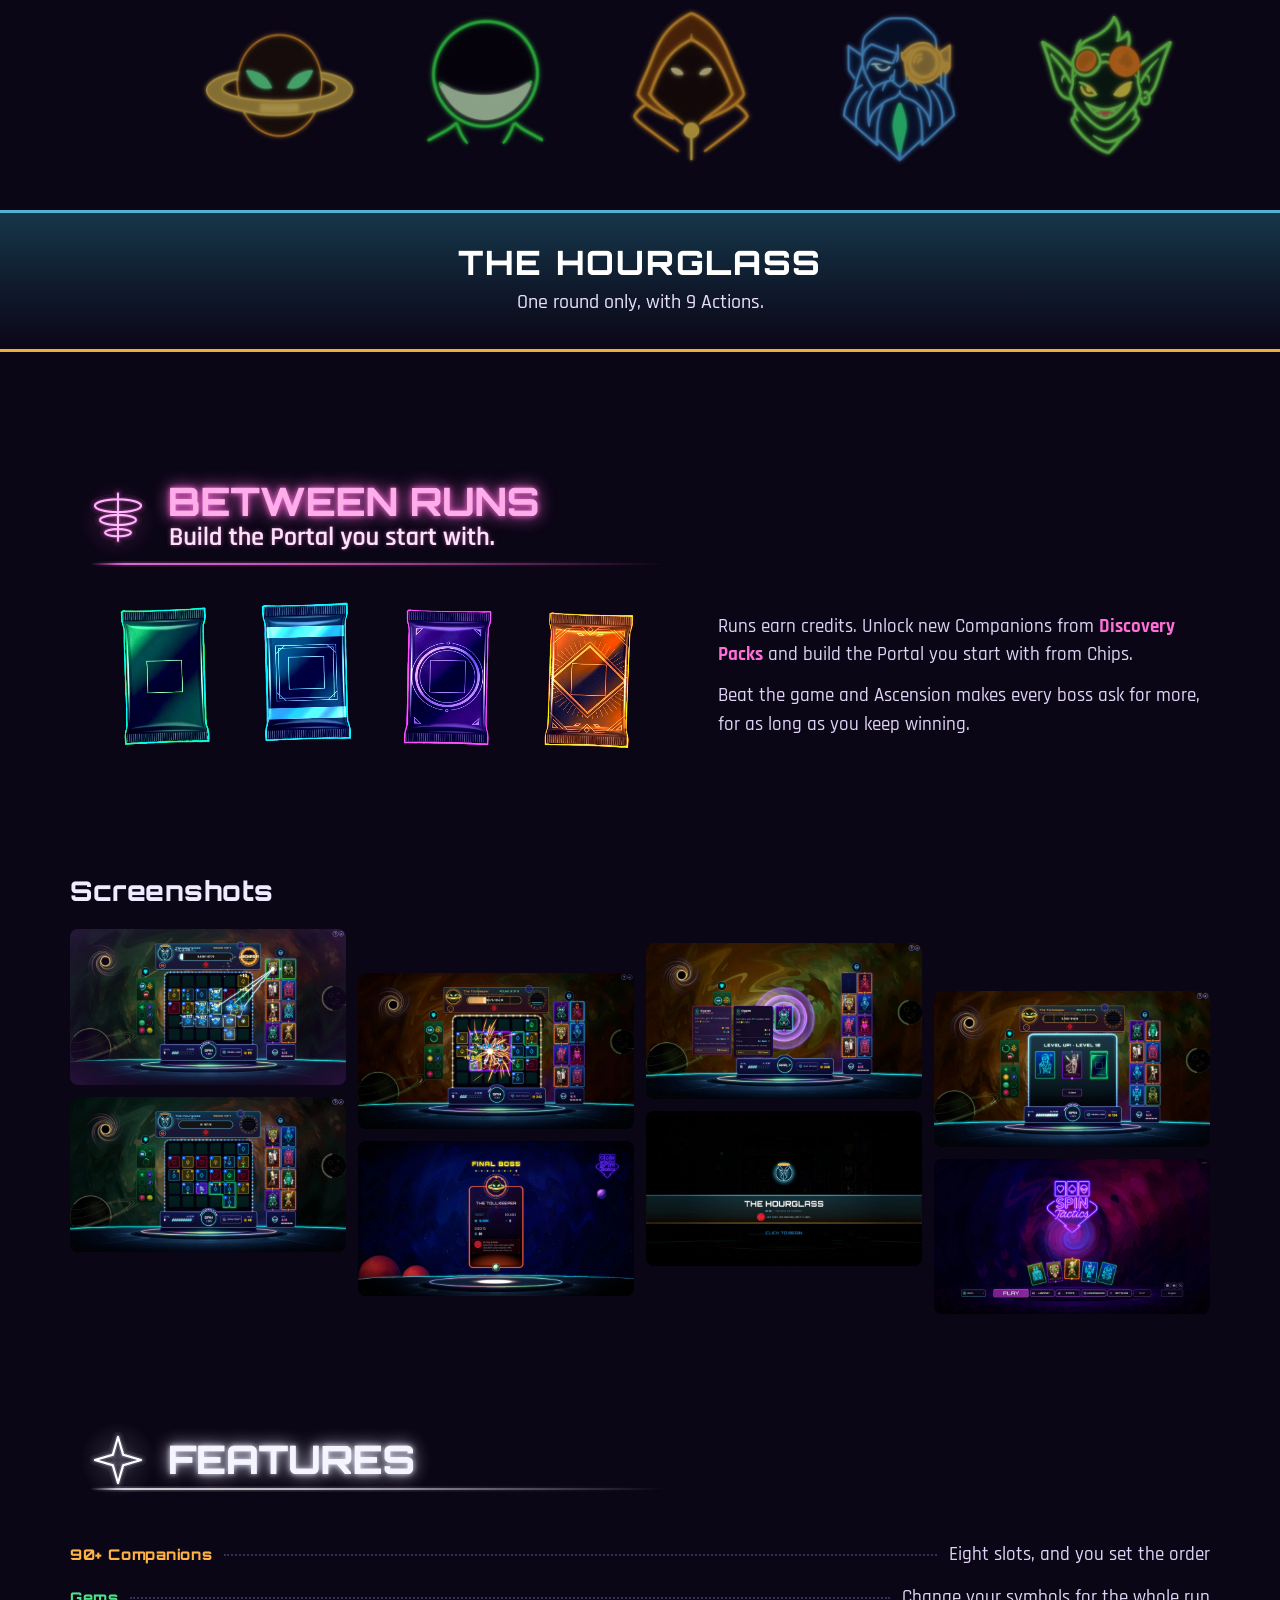
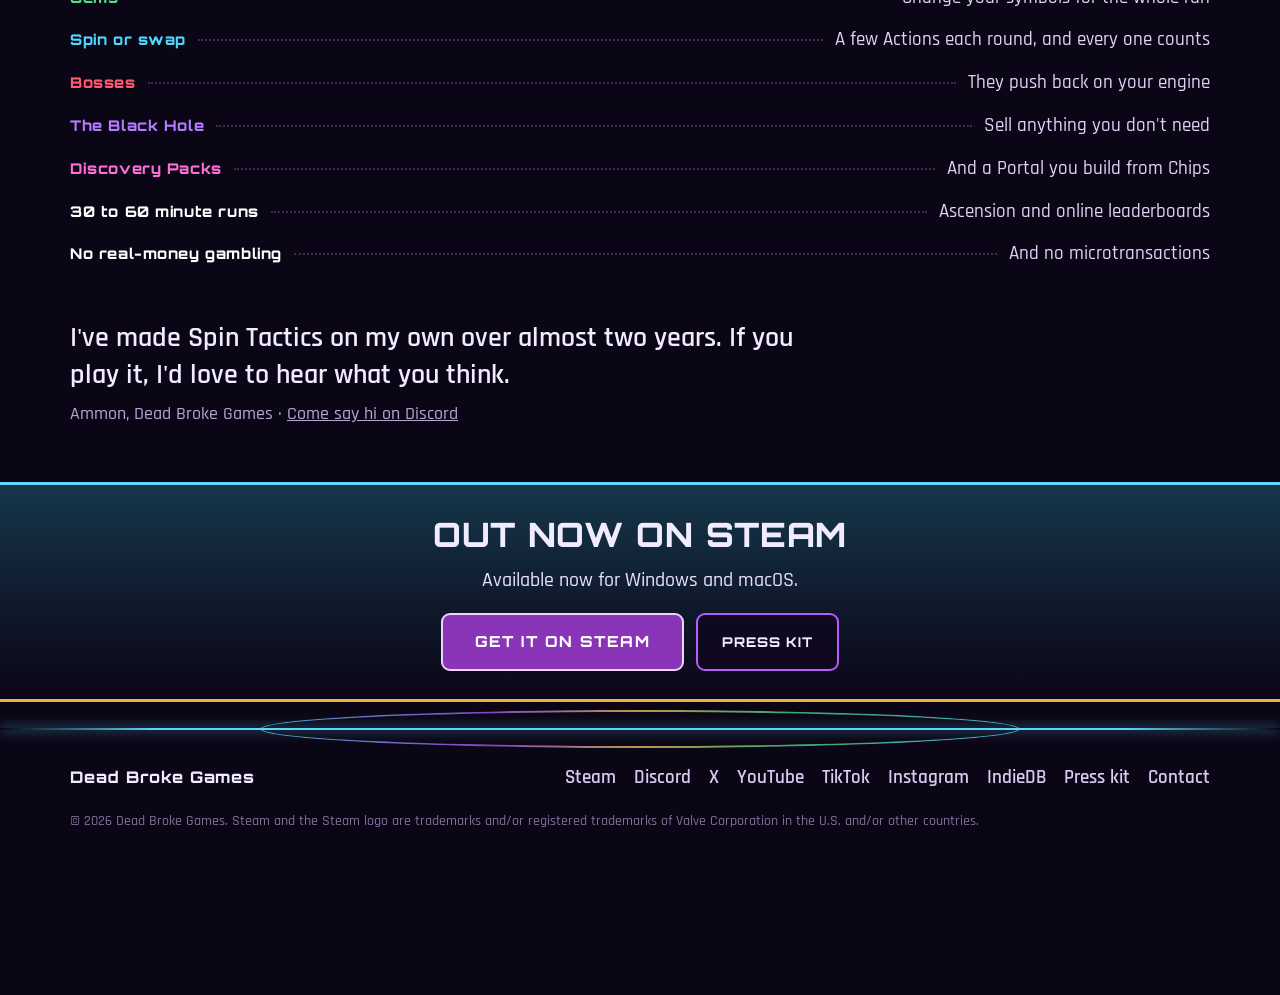
==== commit 10432822: "Launch wording: out now, Get it on Steam, no demo, no Keymailer, contact@playspintactics.com (pages " ====
--- a/index.html
+++ b/index.html
@@ -4,9 +4,9 @@
   <meta charset="UTF-8">
   <meta name="viewport" content="width=device-width, initial-scale=1.0">
   <title>Spin Tactics | A roguelike strategy game inside a slot machine</title>
-  <meta name="description" content="A roguelike strategy game inside a slot machine. Pick your Companions and the order they fire in, change your symbols with Gems, and spend each Action on a spin or a swap. Out November 12 on Steam. Free demo now.">
+  <meta name="description" content="A roguelike strategy game inside a slot machine. Pick your Companions and the order they fire in, change your symbols with Gems, and spend each Action on a spin or a swap. Out now on Steam for Windows and macOS.">
   <meta property="og:title" content="Spin Tactics">
-  <meta property="og:description" content="A roguelike strategy game inside a slot machine. Out November 12 on Steam. Free demo now.">
+  <meta property="og:description" content="A roguelike strategy game inside a slot machine. Out now on Steam for Windows and macOS.">
   <meta property="og:image" content="https://playspintactics.com/assets/og-image.jpg">
   <meta property="og:image:width" content="920">
   <meta property="og:image:height" content="430">
@@ -15,7 +15,7 @@
   <meta name="twitter:card" content="summary_large_image">
   <meta name="twitter:site" content="@PlaySpinTactics">
   <meta name="twitter:title" content="Spin Tactics">
-  <meta name="twitter:description" content="A roguelike strategy game inside a slot machine. Out November 12 on Steam. Free demo now.">
+  <meta name="twitter:description" content="A roguelike strategy game inside a slot machine. Out now on Steam for Windows and macOS.">
   <meta name="twitter:image" content="https://playspintactics.com/assets/og-image.jpg">
   <meta name="twitter:image:alt" content="Spin Tactics logo next to Warlord Kragg and other Companion cards on a neon board">
   <meta name="theme-color" content="#0b0616">
@@ -173,14 +173,14 @@
       <img class="screen-logo" src="assets/logo-glow.webp" alt="Spin Tactics" width="1000" height="1022">
       <div class="stage" aria-hidden="true"></div>
       <div class="screen-menu">
-        <a class="plaque plaque-go" href="https://store.steampowered.com/app/3856990/Spin_Tactics/?utm_source=website&amp;utm_campaign=demo#game_area_purchase" target="_blank" rel="noopener">Play the free demo</a>
+        <a class="plaque plaque-go" href="https://store.steampowered.com/app/3856990/Spin_Tactics/?utm_source=website&amp;utm_campaign=hero#game_area_purchase" target="_blank" rel="noopener">Get it on Steam</a>
       </div>
     </section>
 
     <section class="band">
       <div class="wrap">
         <h1>A roguelike strategy game inside a slot machine.</h1>
-        <p class="band-meta"><span>Out November 12</span><i></i><span>Windows &amp; macOS</span><i></i><span>Free demo on Steam</span></p>
+        <p class="band-meta"><span>Out now on Steam</span><i></i><span>Windows &amp; macOS</span></p>
         <p class="band-lede">Pick your Companions and the order they fire in, change your symbols with Gems, and spend each Action on a spin or a swap. The reels hand you the pieces; the plan is yours.</p>
         <p class="band-note">No real-money gambling, no microtransactions.</p>
       </div>
@@ -334,15 +334,15 @@
         <div><dt>30 to 60 minute runs</dt><span class="dots"></span><dd>Ascension and online leaderboards</dd></div>
         <div><dt>No real-money gambling</dt><span class="dots"></span><dd>And no microtransactions</dd></div>
       </dl>
-      <p class="dev-note">I've made Spin Tactics on my own over almost two years. If you try the demo, I'd love to hear what you think.<span>Ammon, Dead Broke Games · <a href="https://discord.gg/7kXTGyWjWc" target="_blank" rel="noopener">Come say hi on Discord</a></span></p>
+      <p class="dev-note">I've made Spin Tactics on my own over almost two years. If you play it, I'd love to hear what you think.<span>Ammon, Dead Broke Games · <a href="https://discord.gg/7kXTGyWjWc" target="_blank" rel="noopener">Come say hi on Discord</a></span></p>
     </section>
 
     <section class="band band-end">
       <div class="wrap">
-        <h2>Out November 12 on Steam</h2>
-        <p class="band-lede">Wishlist now and play the free demo today.</p>
+        <h2>Out now on Steam</h2>
+        <p class="band-lede">Available now for Windows and macOS.</p>
         <div class="band-actions">
-          <a class="plaque plaque-go" href="https://store.steampowered.com/app/3856990/Spin_Tactics/?utm_source=website&amp;utm_campaign=bottom" target="_blank" rel="noopener">Wishlist on Steam</a>
+          <a class="plaque plaque-go" href="https://store.steampowered.com/app/3856990/Spin_Tactics/?utm_source=website&amp;utm_campaign=bottom" target="_blank" rel="noopener">Get it on Steam</a>
           <a class="plaque" href="press/">Press kit</a>
         </div>
         <div class="signup" data-signup="players" hidden>
@@ -372,7 +372,7 @@
         <a href="https://www.instagram.com/spin.tactics" target="_blank" rel="noopener">Instagram</a>
         <a href="https://www.indiedb.com/games/spin-tactics" target="_blank" rel="noopener">IndieDB</a>
         <a href="press/">Press kit</a>
-        <a href="mailto:spintactics2d@gmail.com">Contact</a>
+        <a href="mailto:contact@playspintactics.com">Contact</a>
       </p>
       <p class="floor-legal">© 2026 Dead Broke Games. Steam and the Steam logo are trademarks and/or registered trademarks of Valve Corporation in the U.S. and/or other countries.</p>
     </div>
@@ -381,7 +381,7 @@
   <nav class="deck" aria-label="Main">
     <a href="#companions">Game</a>
     <a href="#the-run">Bosses</a>
-    <a class="dial" href="https://store.steampowered.com/app/3856990/Spin_Tactics/?utm_source=website&amp;utm_campaign=nav" target="_blank" rel="noopener">WISHLIST</a>
+    <a class="dial" href="https://store.steampowered.com/app/3856990/Spin_Tactics/?utm_source=website&amp;utm_campaign=nav" target="_blank" rel="noopener">STEAM</a>
     <a href="#screenshots">Shots</a>
     <a href="press/">Press</a>
   </nav>
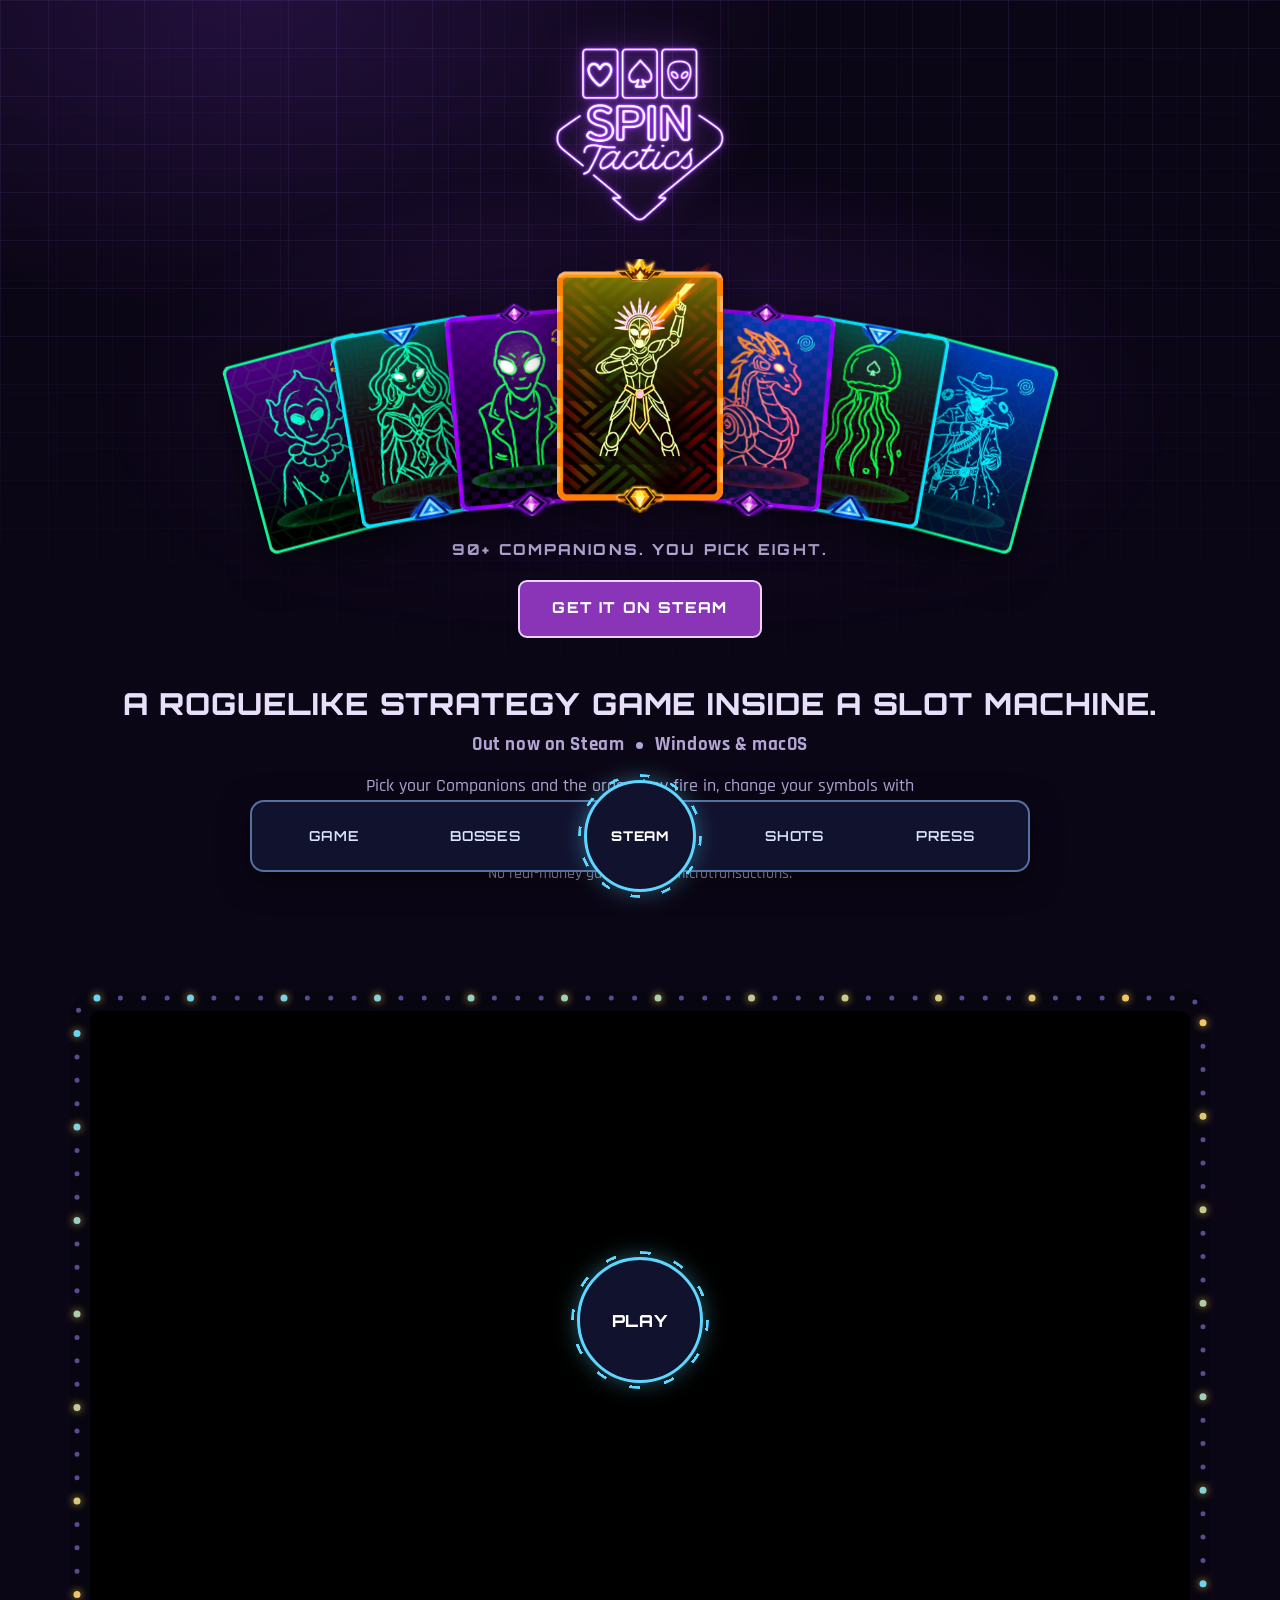
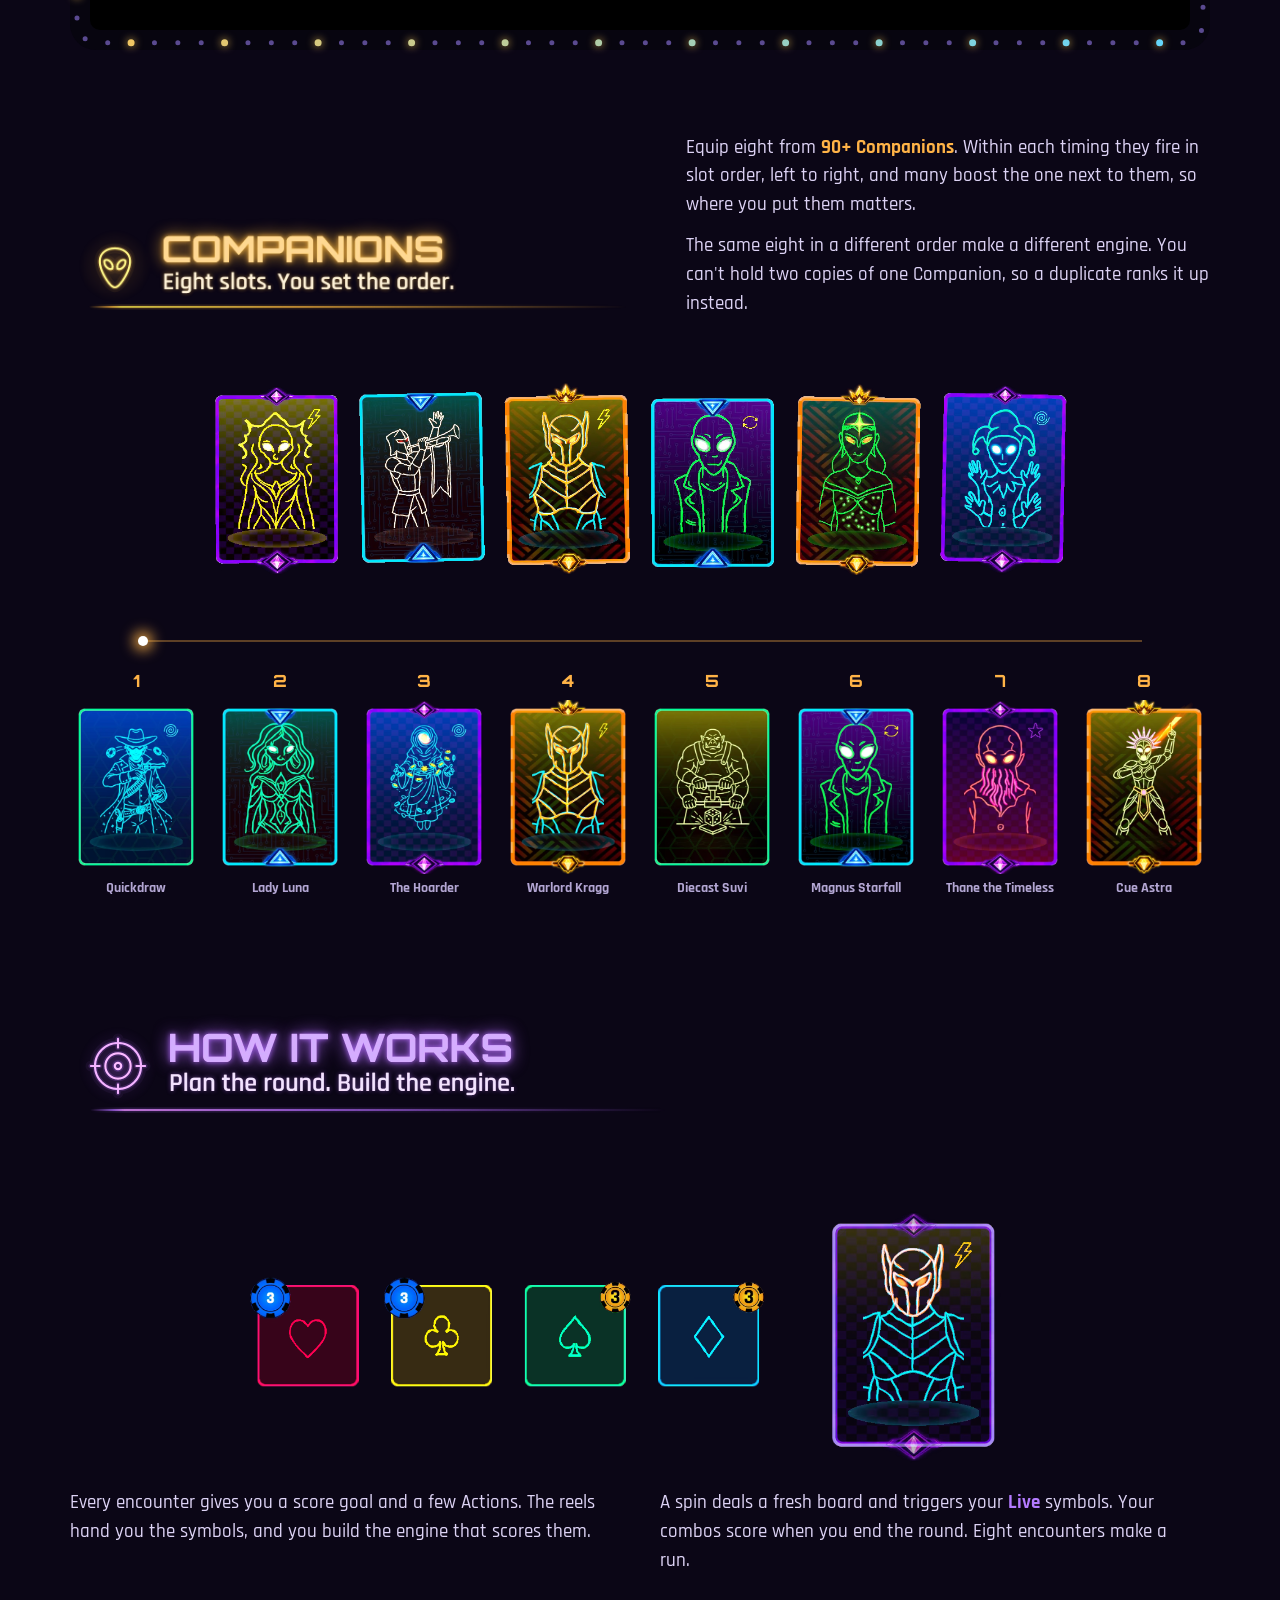
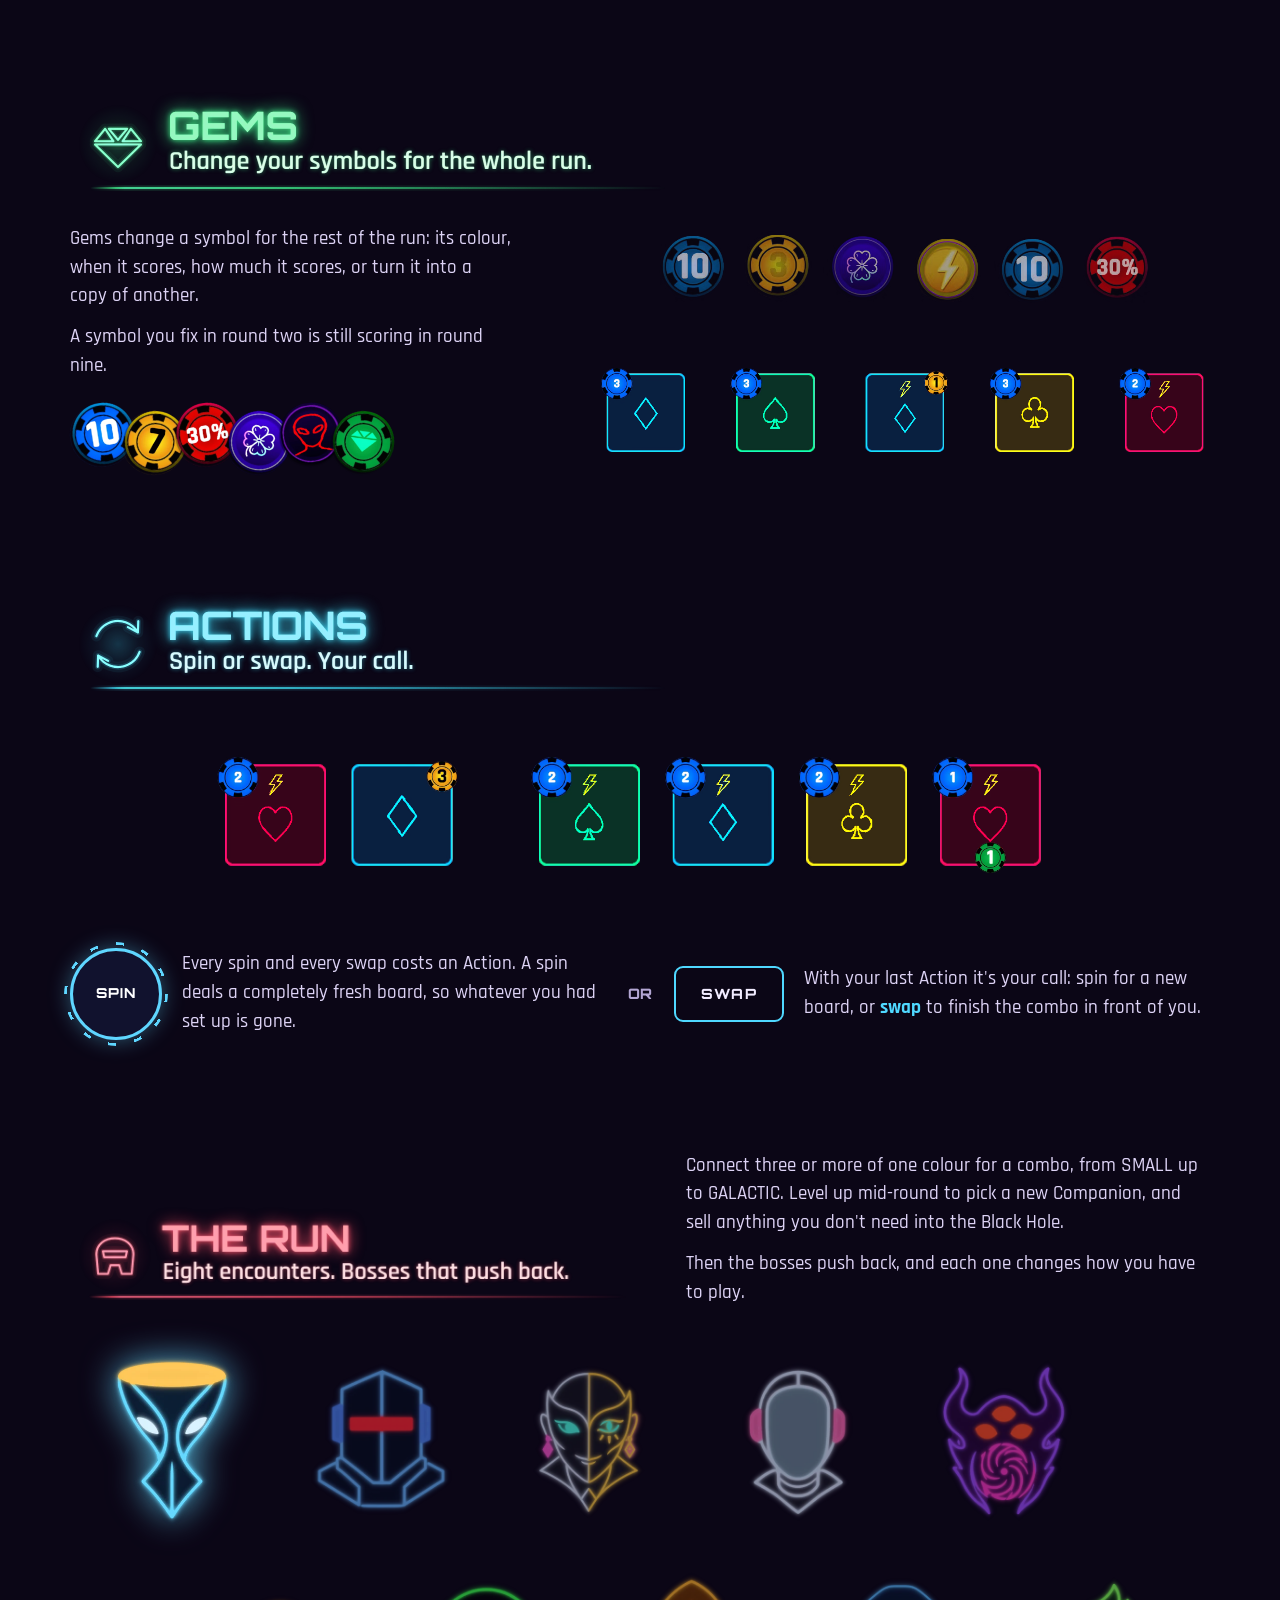
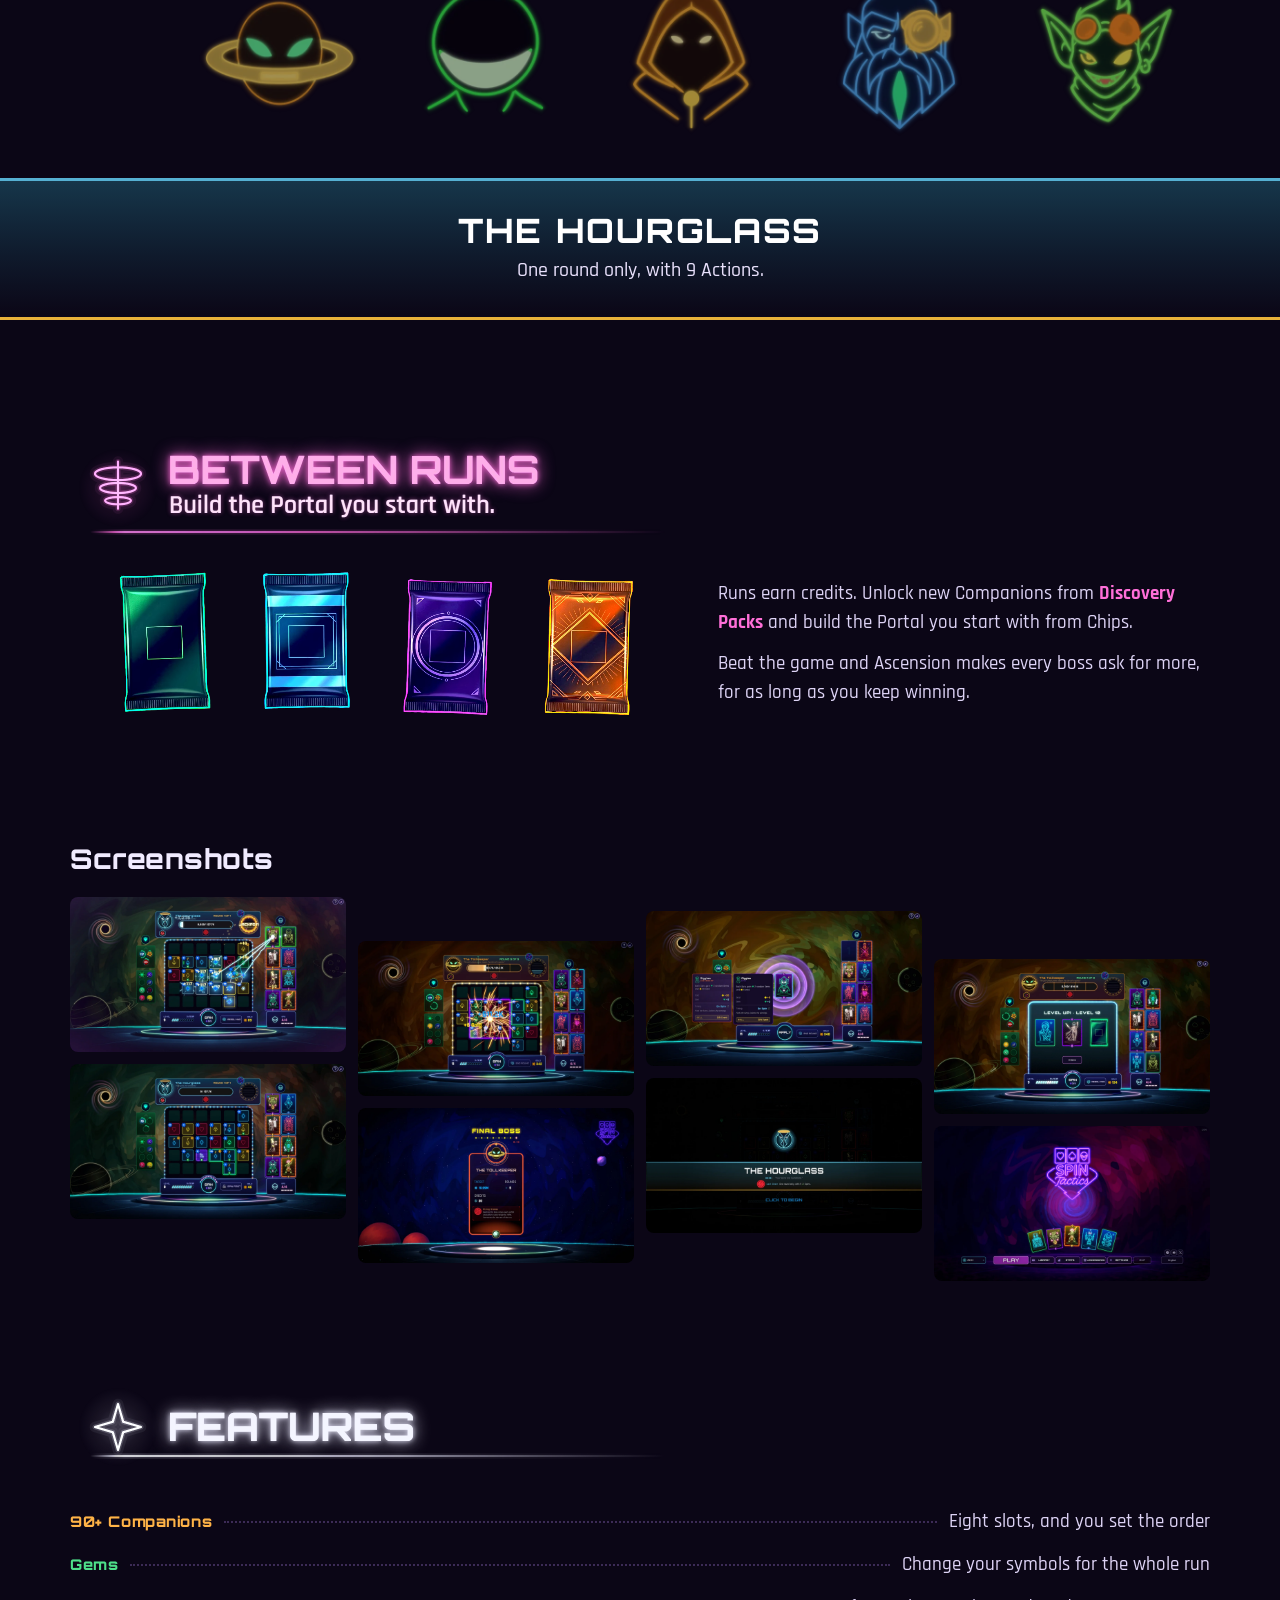
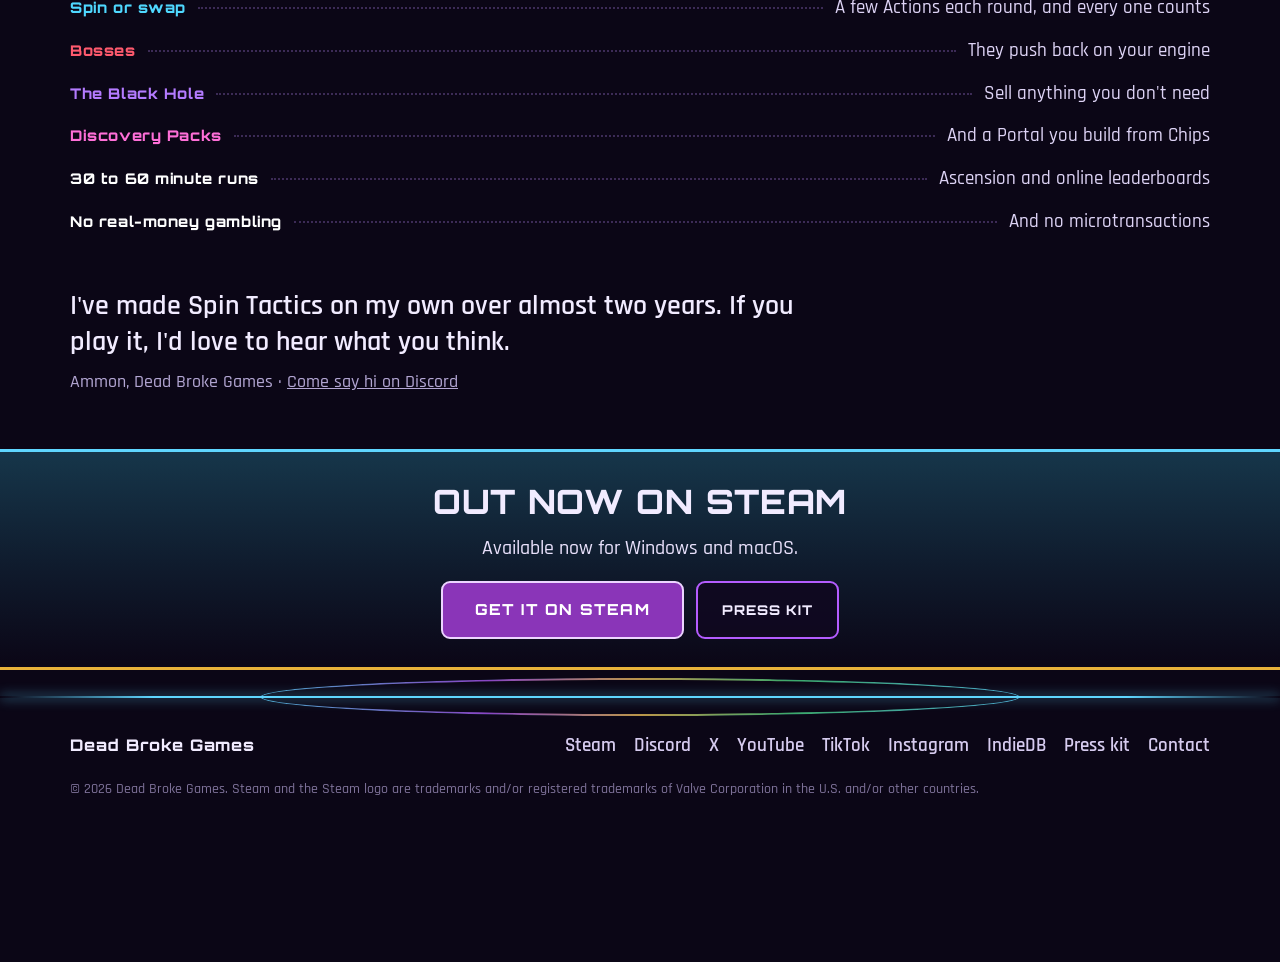
==== commit cac63735: "Home top: calm Companion card fan instead of the boss portrait; intro text blends into the backgroun" ====
--- a/index.html
+++ b/index.html
@@ -25,16 +25,38 @@
   <link rel="preconnect" href="https://fonts.googleapis.com">
   <link rel="preconnect" href="https://fonts.gstatic.com" crossorigin>
   <link href="https://fonts.googleapis.com/css2?family=Orbitron:wght@600;800;900&family=Rajdhani:wght@500;600;700&display=swap" rel="stylesheet">
-  <link rel="preload" as="image" href="assets/keyart/hero-kragg.webp">
+  <link rel="preload" as="image" href="assets/hero-cards/cue-astra-legendary.webp">
   <link rel="stylesheet" href="assets/machine.css">
   <style>
     /* ---------- the screen: key art, logo, stage, menu plaques ---------- */
-    .screen { position: relative; min-height: min(70vh, 680px); display: flex; flex-direction: column; justify-content: flex-end; overflow: hidden; }
-    .screen-art { position: absolute; inset: 0; background: url("assets/keyart/hero-kragg.webp") 50% 22% / cover no-repeat; }
-    .screen-art::after { content: ""; position: absolute; inset: 0; background: linear-gradient(180deg, transparent 58%, var(--bg) 98%), linear-gradient(90deg, rgba(11, 6, 22, .72), transparent 34%); }
-    .screen-logo { position: absolute; left: max(24px, 5vw); top: 28px; width: clamp(150px, 19vw, 280px); filter: drop-shadow(0 0 22px rgba(196, 91, 255, .5)); }
-    .screen-menu { position: relative; display: flex; flex-wrap: wrap; justify-content: center; gap: 12px; padding: 0 16px 34px; }
-    .screen .stage { position: absolute; left: 50%; bottom: 8px; width: min(980px, 92%); }
+    .screen { position: relative; display: flex; flex-direction: column; align-items: center; overflow: hidden; padding-top: 30px; }
+    .screen-art { position: absolute; inset: 0; pointer-events: none;
+      background:
+        radial-gradient(ellipse 60% 55% at 50% 62%, rgba(140, 60, 220, .28), transparent 70%),
+        linear-gradient(rgba(190, 140, 255, .07) 1px, transparent 1px) 0 0 / 48px 48px,
+        linear-gradient(90deg, rgba(190, 140, 255, .07) 1px, transparent 1px) 0 0 / 48px 48px;
+      -webkit-mask-image: linear-gradient(180deg, #000 30%, transparent 96%); mask-image: linear-gradient(180deg, #000 30%, transparent 96%); }
+    .screen-logo { position: relative; width: clamp(150px, 16vw, 230px); filter: drop-shadow(0 0 18px rgba(196, 91, 255, .35)); }
+    .hand { position: relative; display: flex; justify-content: center; align-items: flex-end; margin-top: -6px; padding: 26px 0 8px; }
+    .hand figure { --w: clamp(96px, 11vw, 170px); width: var(--w); margin: 0 calc(var(--w) * -.16); transform-origin: 50% 120%; transform: rotate(var(--r)) translateY(var(--y)); }
+    .hand img { display: block; width: 100%; height: auto; filter: drop-shadow(0 10px 22px rgba(0, 0, 0, .55)); animation: drift 7s ease-in-out infinite; animation-delay: var(--d); }
+    .hand figure:nth-child(1) { --r: -15deg; --y: 34px; --d: -1s; }
+    .hand figure:nth-child(2) { --r: -10deg; --y: 14px; --d: -3s; }
+    .hand figure:nth-child(3) { --r: -5deg;  --y: 3px;  --d: -5s; }
+    .hand figure:nth-child(4) { --r: 0deg;   --y: 0px;  --d: -2s; --w: clamp(112px, 13vw, 200px); z-index: 4; }
+    .hand figure:nth-child(5) { --r: 5deg;   --y: 3px;  --d: -4s; }
+    .hand figure:nth-child(6) { --r: 10deg;  --y: 14px; --d: -6s; }
+    .hand figure:nth-child(7) { --r: 15deg;  --y: 34px; --d: -2.5s; }
+    .hand figure { position: relative; } .hand figure:nth-child(1), .hand figure:nth-child(7) { z-index: 1; } .hand figure:nth-child(2), .hand figure:nth-child(6) { z-index: 2; } .hand figure:nth-child(3), .hand figure:nth-child(5) { z-index: 3; }
+    @keyframes drift { 0%, 100% { transform: translateY(0); } 50% { transform: translateY(-8px); } }
+    .screen-line { position: relative; margin-top: 18px; font-family: 'Orbitron', sans-serif; font-weight: 800; font-size: clamp(.8rem, 1.2vw, .95rem); letter-spacing: .14em; text-transform: uppercase; color: var(--muted); text-align: center; padding-inline: 16px; }
+    .screen-menu { position: relative; display: flex; flex-wrap: wrap; justify-content: center; gap: 12px; padding: 18px 16px 40px; }
+
+    .intro { border: 0; background: none; padding-block: 8px 40px; }
+    .intro h1 { font-size: clamp(1.2rem, 2.6vw, 1.9rem); color: #e8e0fb; }
+    .intro .band-meta { color: var(--muted); }
+    .intro .band-meta i { background: var(--muted); box-shadow: none; }
+    .intro .band-lede { font-size: 1.15rem; color: var(--muted); }
 
     /* ---------- trailer: the board's chasing bulbs ---------- */
     .trailer { padding-block: 64px 28px; }
@@ -144,12 +166,11 @@
       .shots-section { padding-bottom: 72px; }
     }
     @media (max-width: 720px) {
-      .screen { min-height: 0; padding-top: 60vw; background: var(--bg); }
-      .screen-art { bottom: auto; height: 72vw; background-position: 50% 0; }
-      .screen-art::after { background: linear-gradient(180deg, transparent 62%, var(--bg)); }
-      .screen-logo { width: 110px; left: 14px; top: 14px; }
-      .screen-menu { padding-top: 22px; }
-      .screen .stage { display: none; }
+      .screen { padding-top: 18px; }
+      .screen-logo { width: 120px; }
+      .hand figure { --w: 22vw; }
+      .hand figure:nth-child(4) { --w: 27vw; }
+      .hand figure:nth-child(1), .hand figure:nth-child(7) { display: none; }
       .screen-menu .plaque { width: 100%; }
       .readout div { display: block; padding: 10px 0; }
       .readout .dots { display: none; }
@@ -160,7 +181,7 @@
       .bulbs rect { x: 5px; y: 5px; width: calc(100% - 10px); height: calc(100% - 10px); }
     }
     @media (prefers-reduced-motion: reduce) {
-      .bulbs .lit, .fire-line::after { animation: none; }
+      .bulbs .lit, .fire-line::after, .hand img { animation: none; }
     }
   </style>
 </head>
@@ -169,15 +190,24 @@
   <main id="top">
 
     <section class="screen">
-      <div class="screen-art" role="img" aria-label="Warlord Kragg and other Companion cards on a neon board, under a boss portrait"></div>
+      <div class="screen-art" aria-hidden="true"></div>
       <img class="screen-logo" src="assets/logo-glow.webp" alt="Spin Tactics" width="1000" height="1022">
-      <div class="stage" aria-hidden="true"></div>
+      <div class="hand">
+        <figure><img src="assets/hero-cards/giggles-common.webp" alt="Giggles, Common Companion" width="480" height="732"></figure>
+        <figure><img src="assets/hero-cards/lady-luna-rare.webp" alt="Lady Luna, Rare Companion" width="480" height="732"></figure>
+        <figure><img src="assets/hero-cards/magnus-starfall-epic.webp" alt="Magnus Starfall, Epic Companion" width="480" height="732"></figure>
+        <figure><img src="assets/hero-cards/cue-astra-legendary.webp" alt="Cue Astra, Legendary Companion" width="480" height="732" fetchpriority="high"></figure>
+        <figure><img src="assets/hero-cards/star-wyrm-epic.webp" alt="Star-Wyrm, Epic Companion" width="480" height="732"></figure>
+        <figure><img src="assets/hero-cards/nebulajelly-rare.webp" alt="NebulaJelly, Rare Companion" width="480" height="732"></figure>
+        <figure><img src="assets/hero-cards/quickdraw-common.webp" alt="Quickdraw, Common Companion" width="480" height="732"></figure>
+      </div>
+      <p class="screen-line">90+ Companions. You pick eight.</p>
       <div class="screen-menu">
         <a class="plaque plaque-go" href="https://store.steampowered.com/app/3856990/Spin_Tactics/?utm_source=website&amp;utm_campaign=hero#game_area_purchase" target="_blank" rel="noopener">Get it on Steam</a>
       </div>
     </section>
 
-    <section class="band">
+    <section class="band intro">
       <div class="wrap">
         <h1>A roguelike strategy game inside a slot machine.</h1>
         <p class="band-meta"><span>Out now on Steam</span><i></i><span>Windows &amp; macOS</span></p>
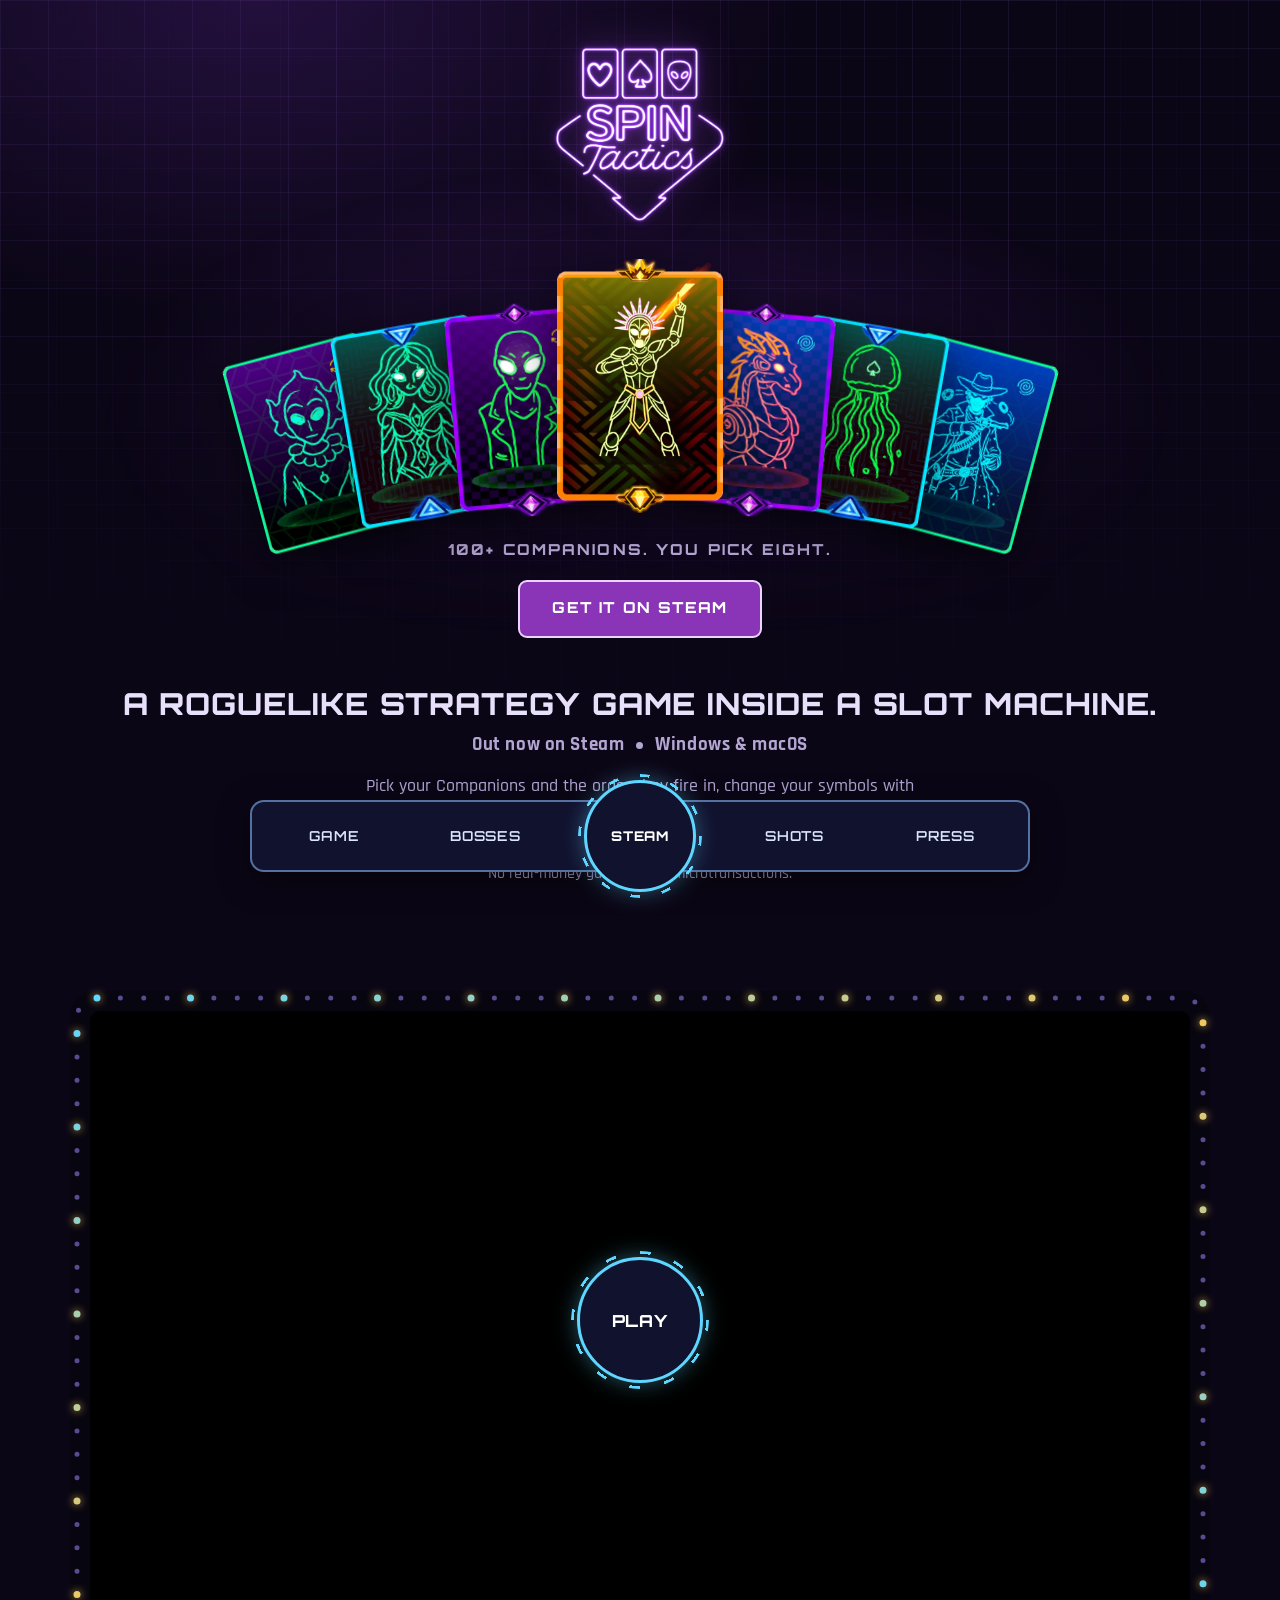
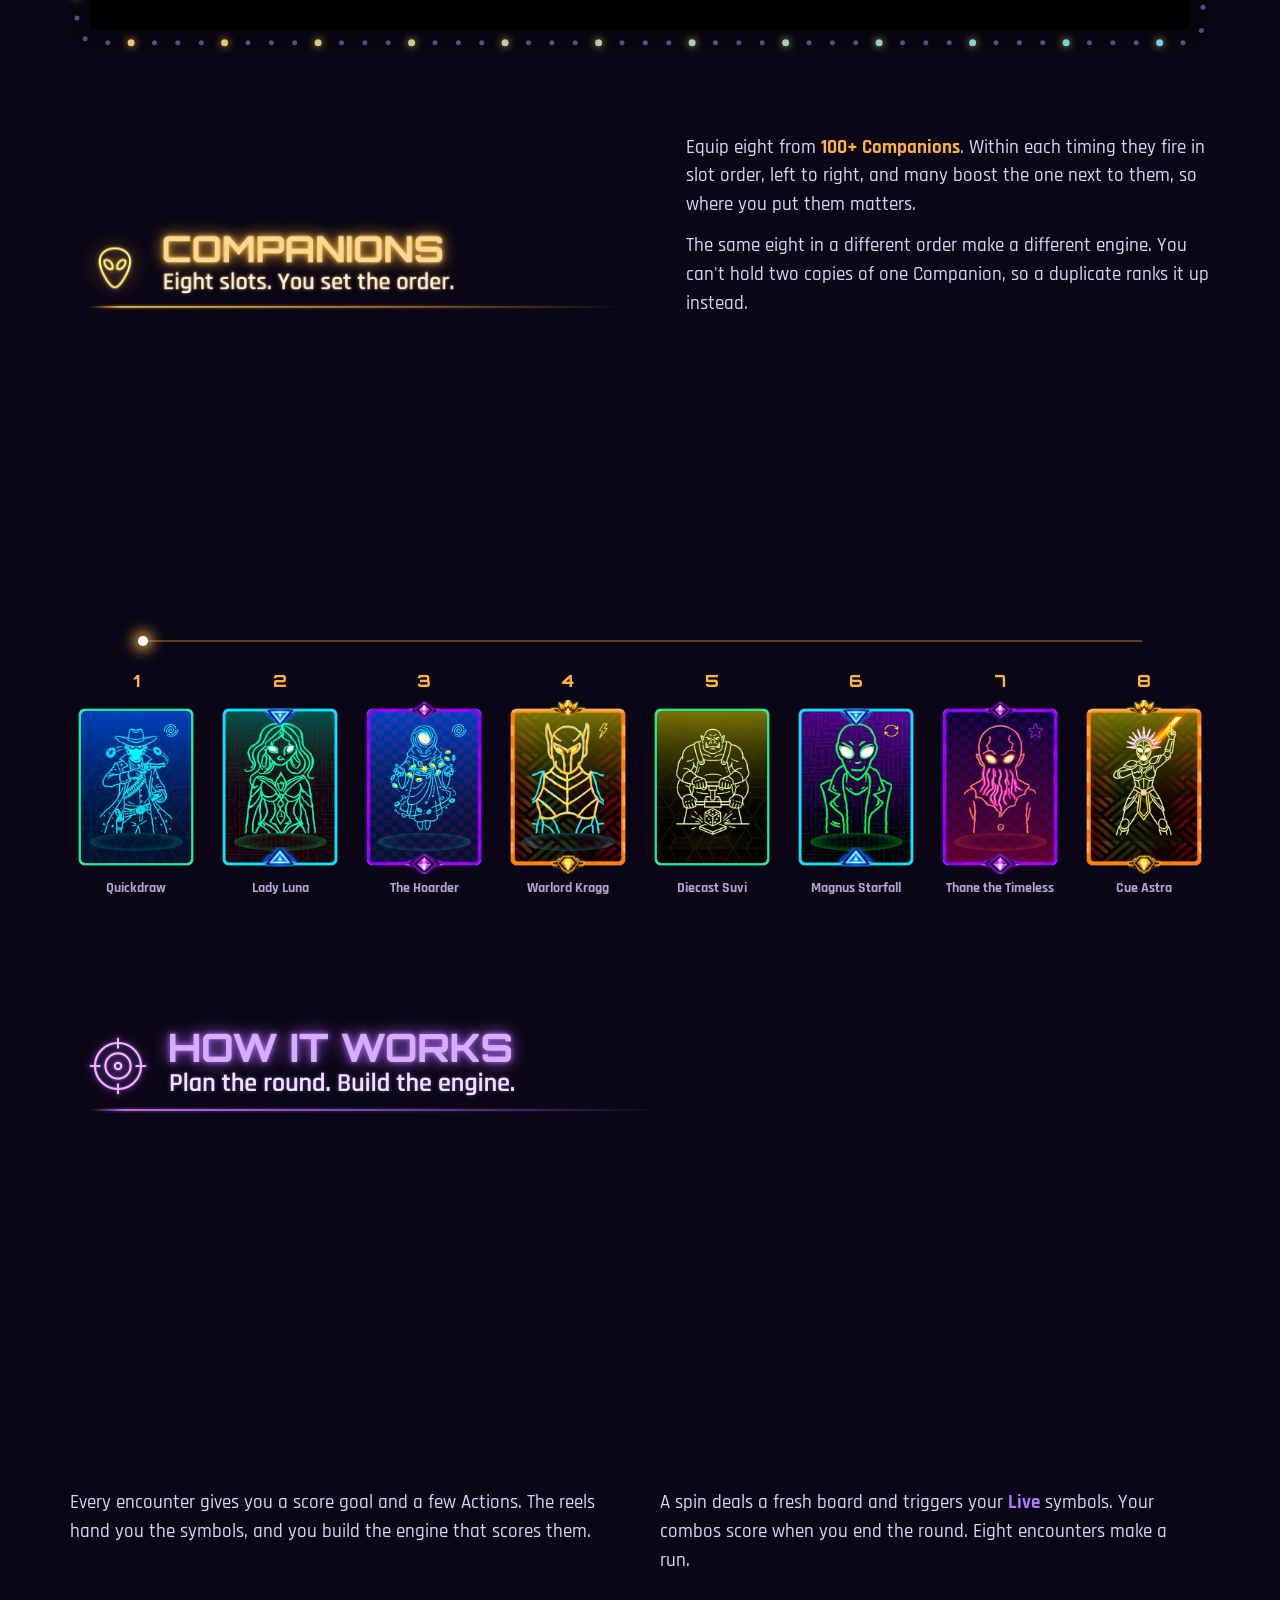
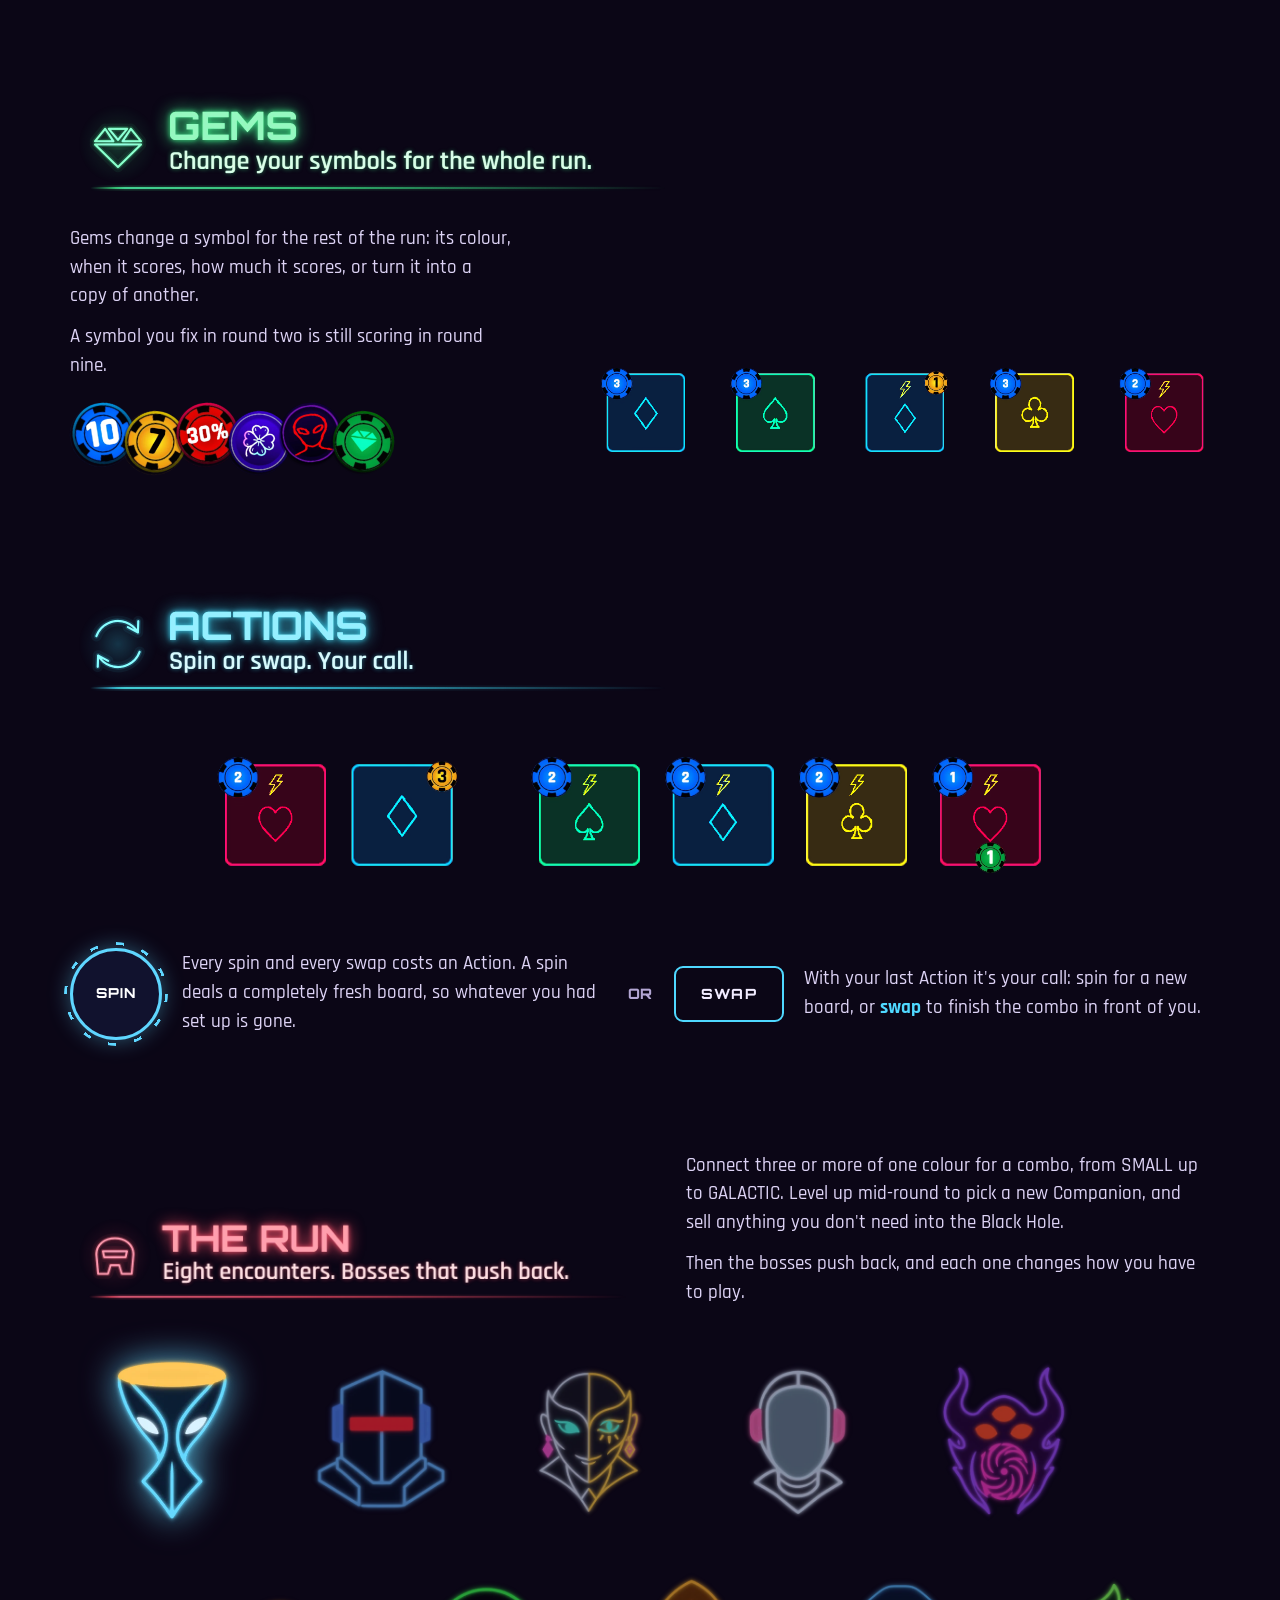
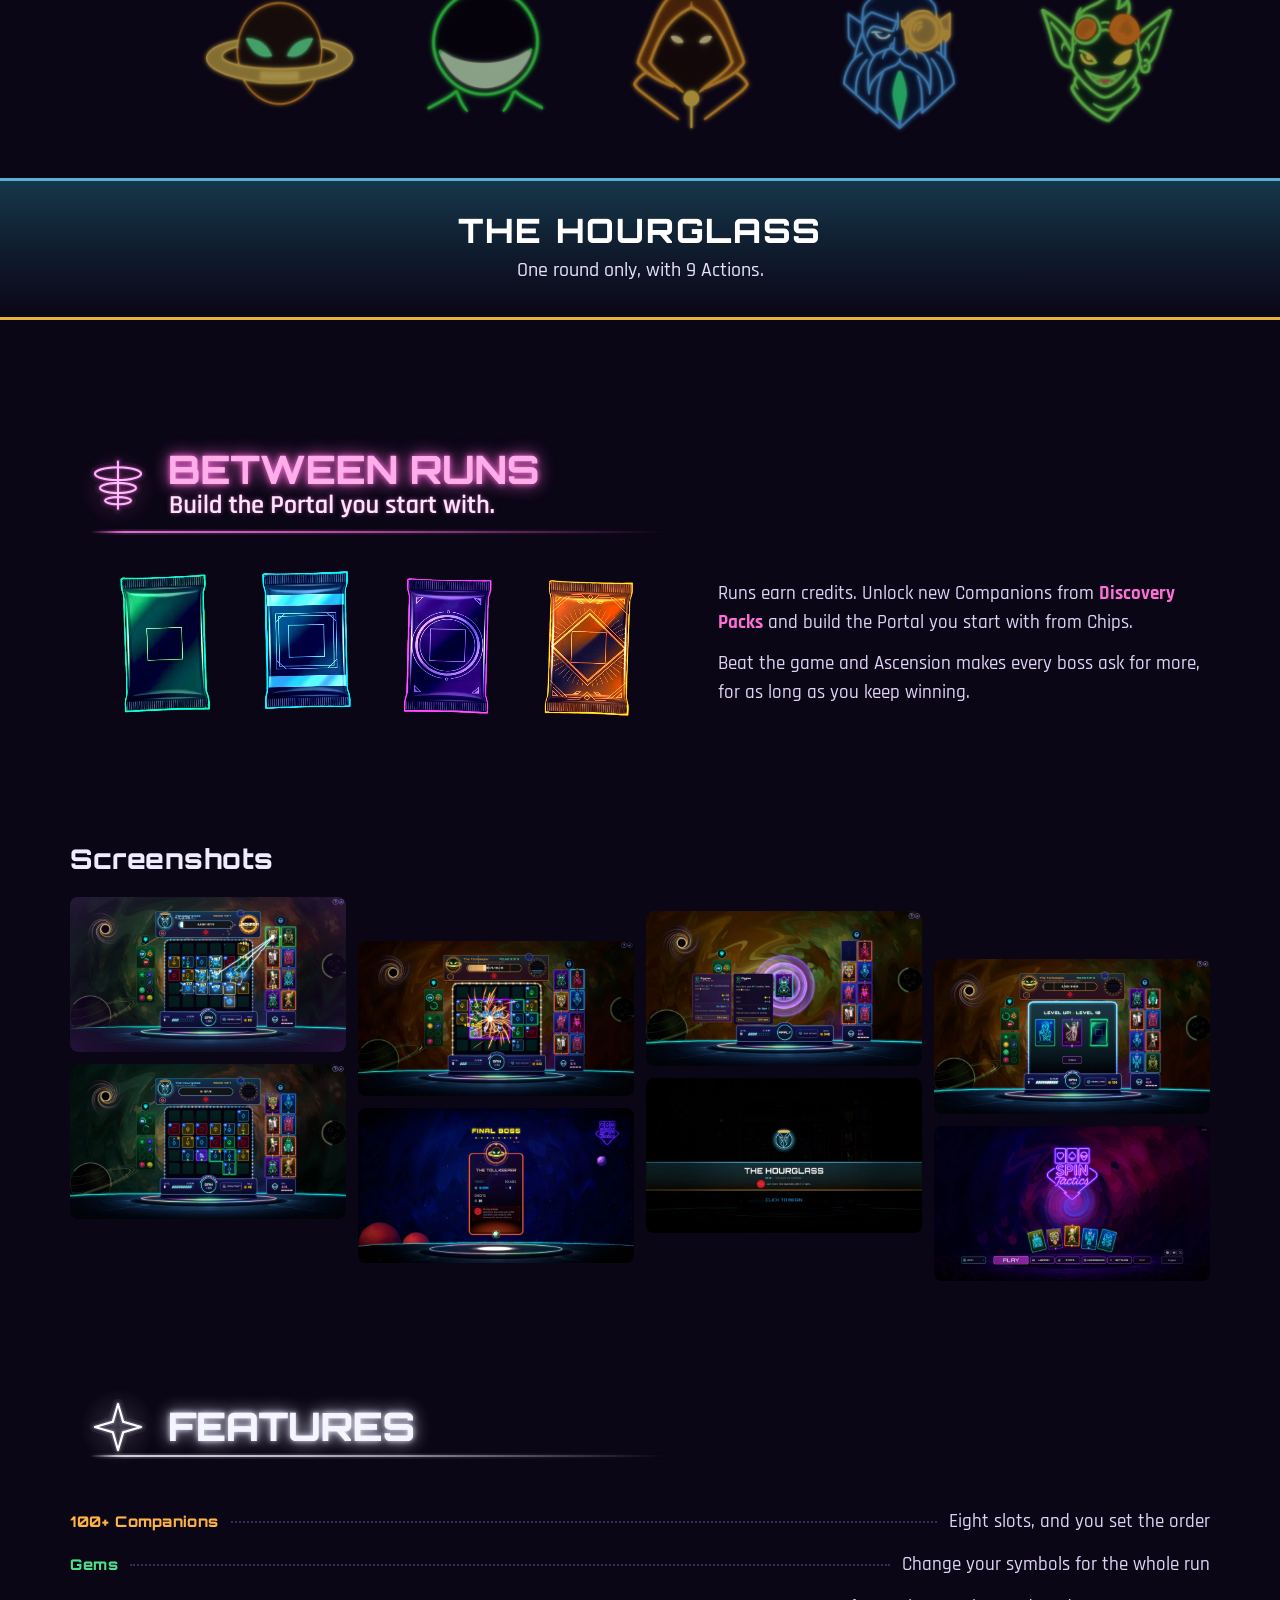
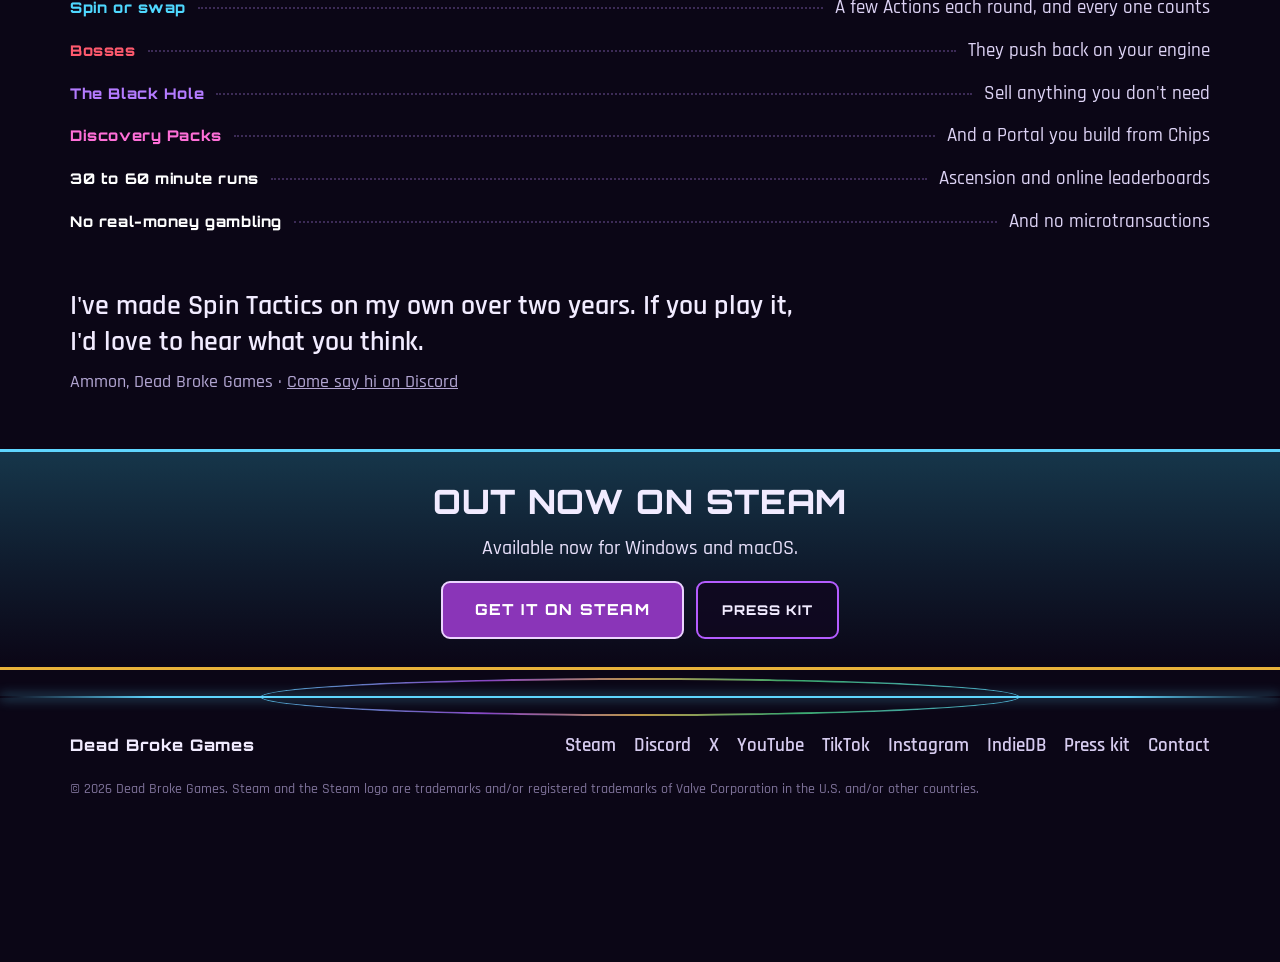
==== commit e1a338e9: "100+ Companions and 'two years' to match the Steam page (home, press, press kit fact sheet)" ====
--- a/index.html
+++ b/index.html
@@ -201,7 +201,7 @@
         <figure><img src="assets/hero-cards/nebulajelly-rare.webp" alt="NebulaJelly, Rare Companion" width="480" height="732"></figure>
         <figure><img src="assets/hero-cards/quickdraw-common.webp" alt="Quickdraw, Common Companion" width="480" height="732"></figure>
       </div>
-      <p class="screen-line">90+ Companions. You pick eight.</p>
+      <p class="screen-line">100+ Companions. You pick eight.</p>
       <div class="screen-menu">
         <a class="plaque plaque-go" href="https://store.steampowered.com/app/3856990/Spin_Tactics/?utm_source=website&amp;utm_campaign=hero#game_area_purchase" target="_blank" rel="noopener">Get it on Steam</a>
       </div>
@@ -233,7 +233,7 @@
       <div class="comp-head">
         <img class="heading" src="assets/headings/02-companions.webp" alt="Companions: eight slots. You set the order." width="1232" height="224" loading="lazy">
         <div class="copy">
-          <p>Equip eight from <strong>90+ Companions</strong>. Within each timing they fire in slot order, left to right, and many boost the one next to them, so where you put them matters.</p>
+          <p>Equip eight from <strong>100+ Companions</strong>. Within each timing they fire in slot order, left to right, and many boost the one next to them, so where you put them matters.</p>
           <p>The same eight in a different order make a different engine. You can't hold two copies of one Companion, so a duplicate ranks it up instead.</p>
         </div>
       </div>
@@ -355,7 +355,7 @@
     <section class="feature wrap" id="features">
       <img class="heading" src="assets/headings/07-features.webp" alt="Features" width="1232" height="224" loading="lazy">
       <dl class="readout">
-        <div style="--c:var(--comp)"><dt>90+ Companions</dt><span class="dots"></span><dd>Eight slots, and you set the order</dd></div>
+        <div style="--c:var(--comp)"><dt>100+ Companions</dt><span class="dots"></span><dd>Eight slots, and you set the order</dd></div>
         <div style="--c:var(--gems)"><dt>Gems</dt><span class="dots"></span><dd>Change your symbols for the whole run</dd></div>
         <div style="--c:var(--act)"><dt>Spin or swap</dt><span class="dots"></span><dd>A few Actions each round, and every one counts</dd></div>
         <div style="--c:var(--run)"><dt>Bosses</dt><span class="dots"></span><dd>They push back on your engine</dd></div>
@@ -364,7 +364,7 @@
         <div><dt>30 to 60 minute runs</dt><span class="dots"></span><dd>Ascension and online leaderboards</dd></div>
         <div><dt>No real-money gambling</dt><span class="dots"></span><dd>And no microtransactions</dd></div>
       </dl>
-      <p class="dev-note">I've made Spin Tactics on my own over almost two years. If you play it, I'd love to hear what you think.<span>Ammon, Dead Broke Games · <a href="https://discord.gg/7kXTGyWjWc" target="_blank" rel="noopener">Come say hi on Discord</a></span></p>
+      <p class="dev-note">I've made Spin Tactics on my own over two years. If you play it, I'd love to hear what you think.<span>Ammon, Dead Broke Games · <a href="https://discord.gg/7kXTGyWjWc" target="_blank" rel="noopener">Come say hi on Discord</a></span></p>
     </section>
 
     <section class="band band-end">
